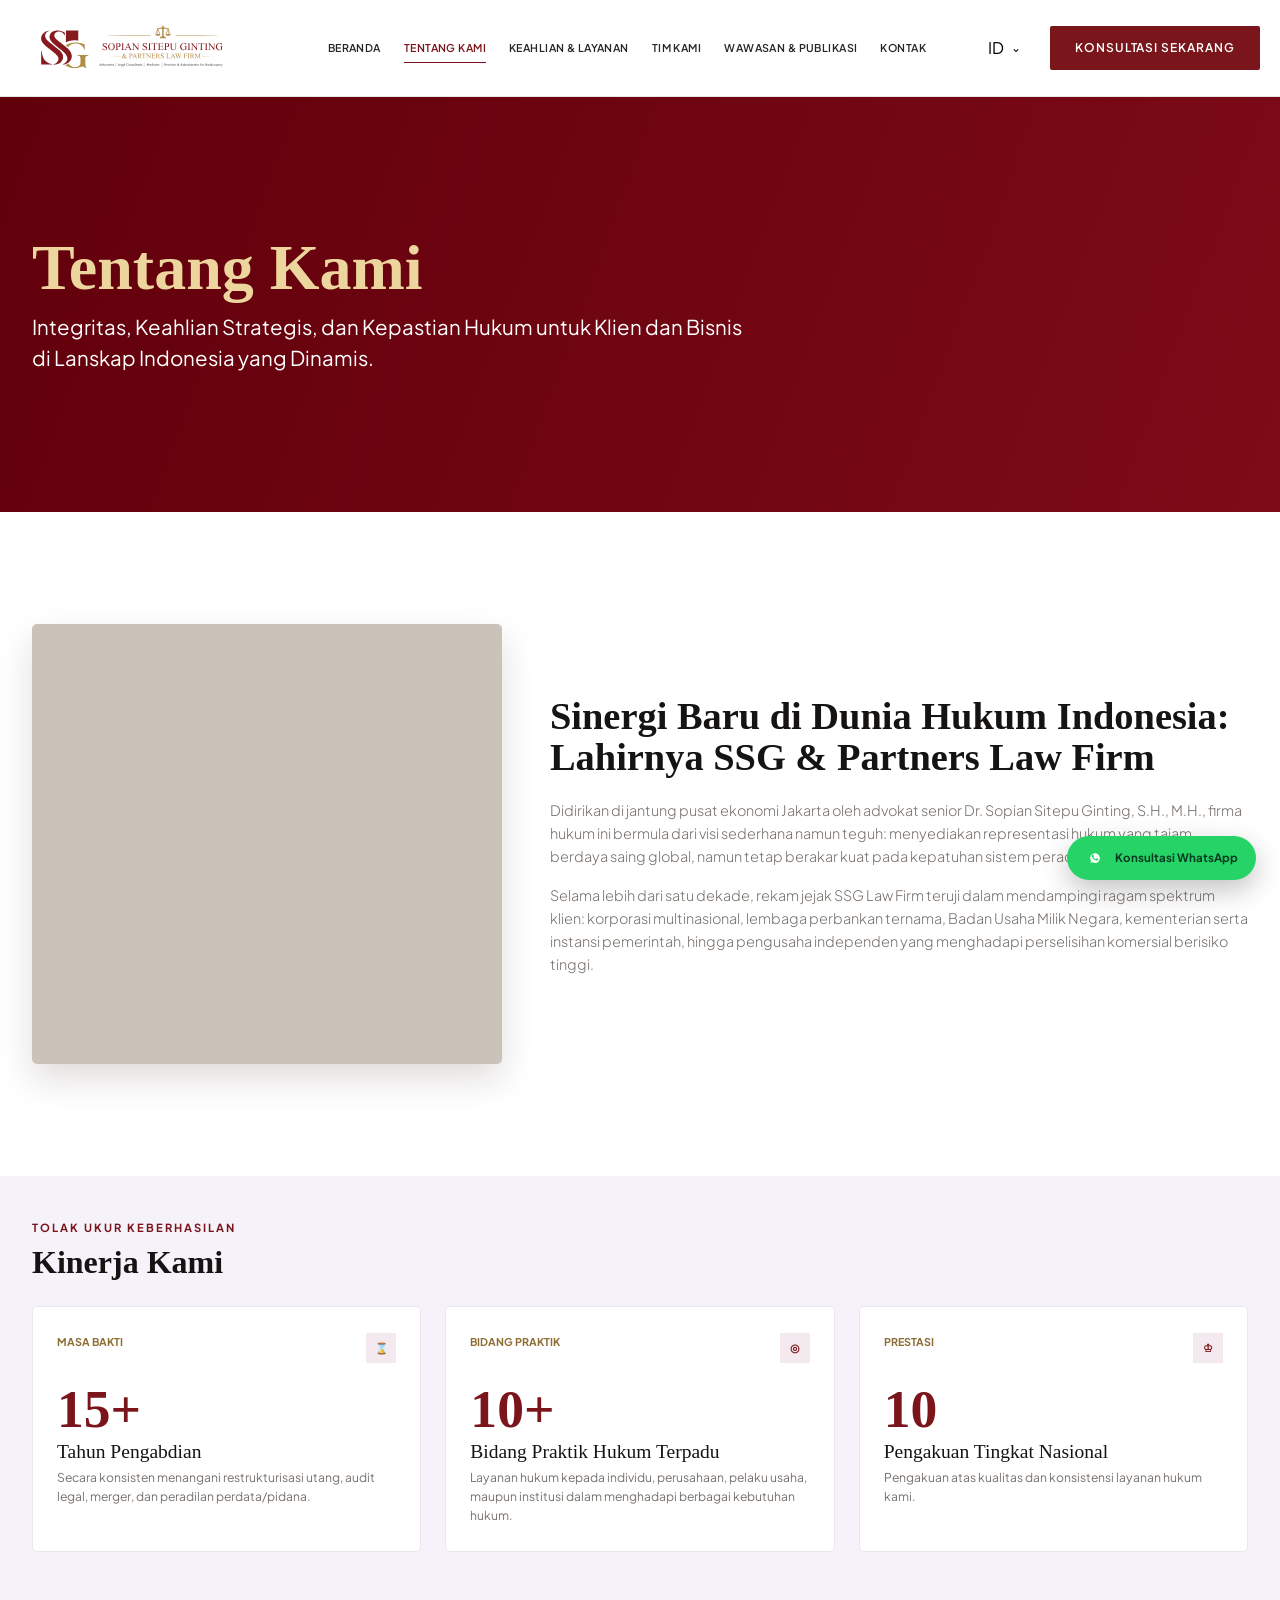
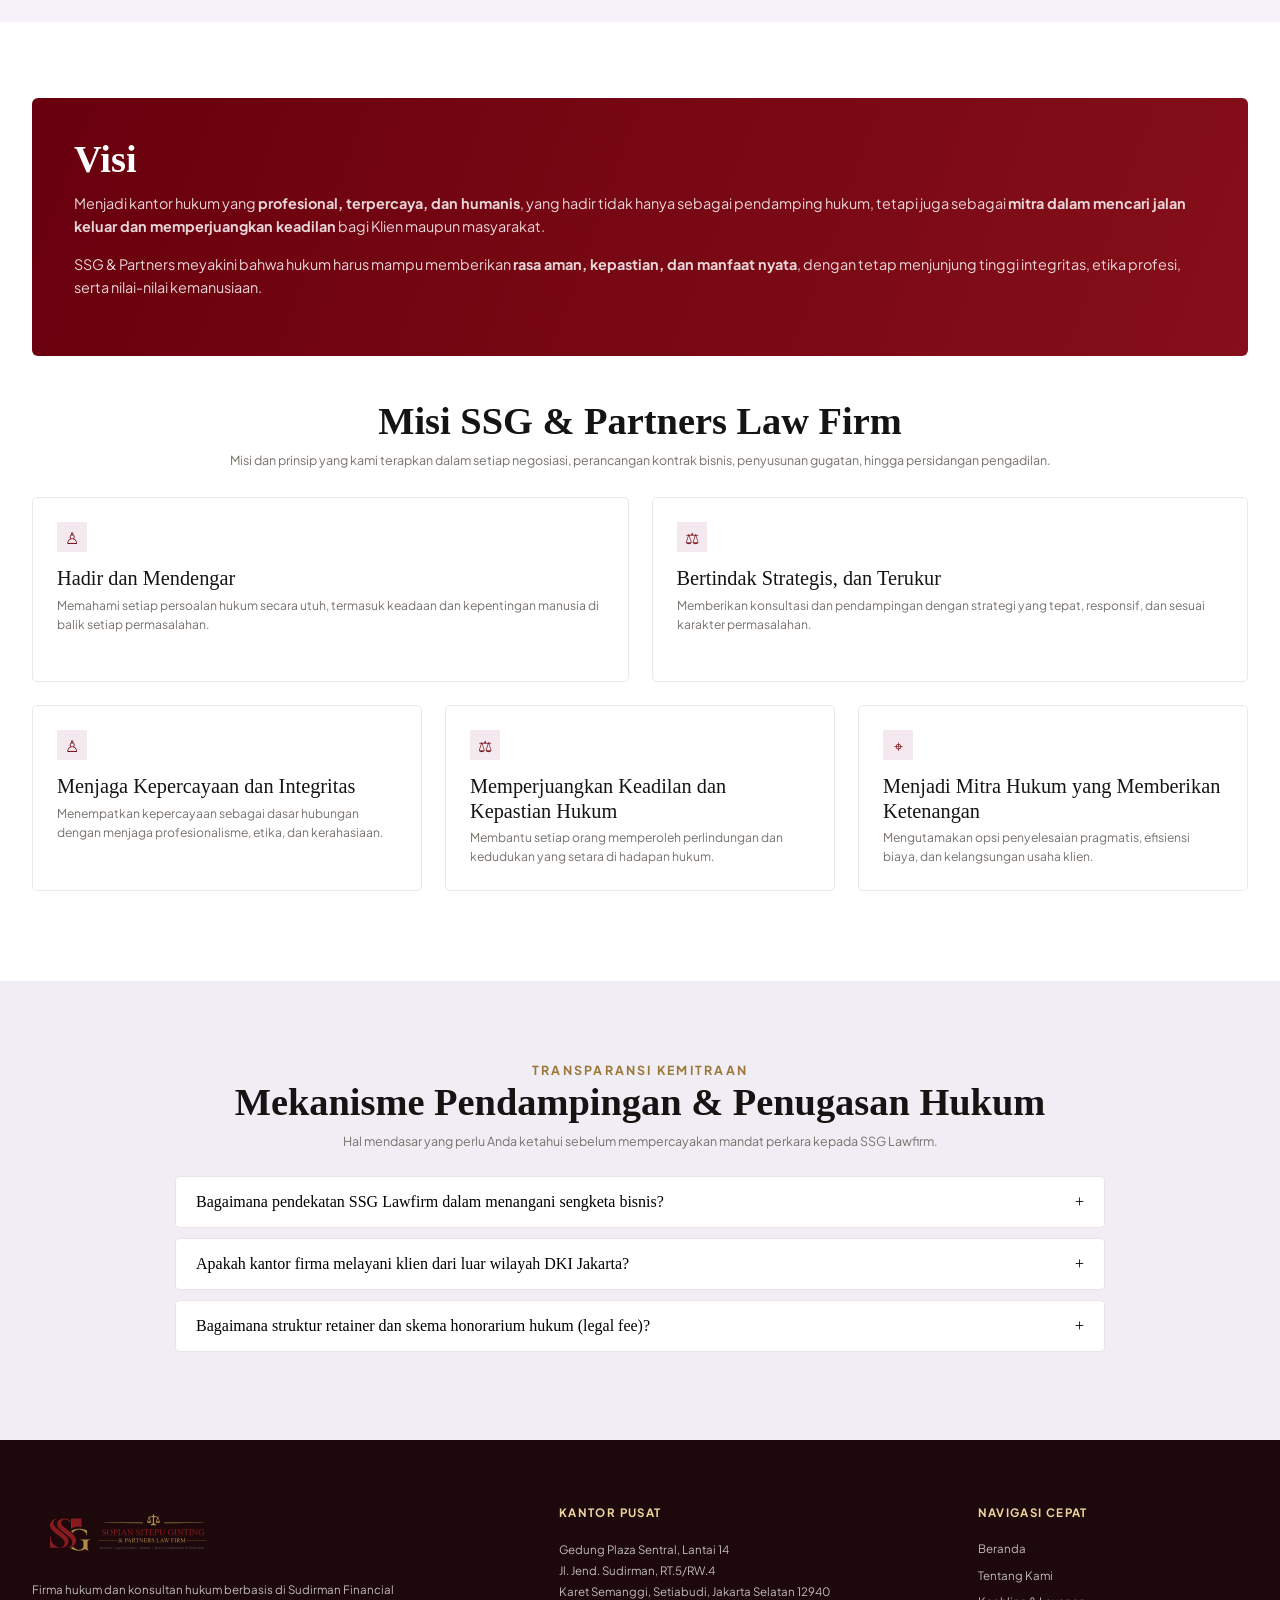
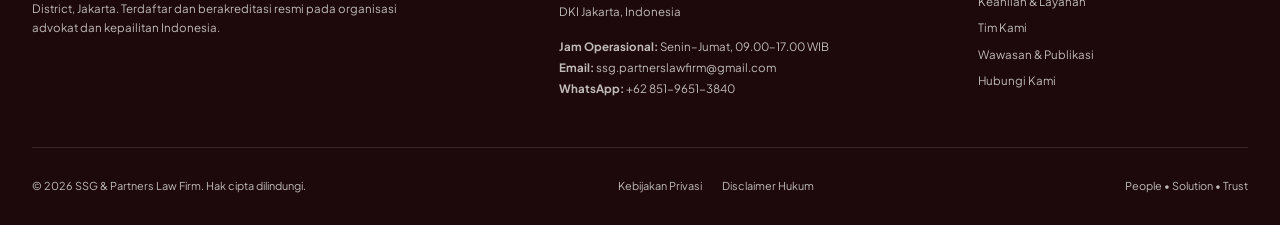
==== about.html @ 90b5918e "first commit" ====
<!doctype html>
<html lang="id">
<head>
<meta charset="utf-8"><meta name="viewport" content="width=device-width,initial-scale=1">
<meta name="description" content="Tentang SSG & Partners Law Firm."><title>Tentang Kami | SSG & Partners</title>
<link rel="preconnect" href="https://fonts.googleapis.com"><link rel="preconnect" href="https://fonts.gstatic.com" crossorigin>
<link href="https://fonts.googleapis.com/css2?family=Plus+Jakarta+Sans:wght@300;400;500;600;700&display=swap" rel="stylesheet">
<style>
:root{--burgundy:#7a151b;--burgundy-dark:#1d090b;--gold-light:#edd59e;--stone:#57534e;--white:#fff;--header-height:97px;--shadow:0 14px 36px rgba(41,4,7,.16)}
:root{--red:#7a151b;--deep:#290407;--gold:#c59d48;--gold2:#edd59e;--ink:#161413;--muted:#57534e;--paper:#faf9f6;--cream:#f4f2ec;--line:#e8e5dd;--sans:"Plus Jakarta Sans",Arial,sans-serif;--serif:"Times New Roman",Times,serif;--container:1216px;--header:97px}*{box-sizing:border-box}html{scroll-behavior:smooth}body{margin:0;background:var(--paper);color:var(--ink);font-family:var(--sans);line-height:1.6;overflow-x:hidden}body.menu-open{overflow:hidden}a{color:inherit;text-decoration:none}img{display:block;max-width:100%}button,a{font:inherit}.container{width:min(var(--container),calc(100% - 64px));margin:auto}.eyebrow{margin:0 0 8px;color:var(--red);font-size:.7rem;font-weight:700;letter-spacing:.18em;text-transform:uppercase}.title{margin:0;font:700 clamp(2rem,3vw,2.5rem)/1.12 var(--serif)}.button{display:inline-flex;align-items:center;justify-content:center;min-height:44px;padding:12px 23px;border:0;border-radius:2px;background:var(--red);color:#fff;font-size:.7rem;font-weight:700;text-transform:uppercase}
.site-header{height:var(--header);position:relative;z-index:20;background:#fff;border-bottom:1px solid var(--line)}.header-inner{width:min(1312px,calc(100% - 48px));height:100%;margin:auto;display:flex;align-items:center;gap:28px}.brand img{width:170px}.nav{margin-left:auto;display:flex;align-items:center;gap:25px}.nav a{position:relative;padding:38px 0 34px;color:#4e2024;font-size:.67rem;font-weight:700;white-space:nowrap}.nav a:after{content:"";position:absolute;bottom:27px;left:0;right:0;height:2px;background:var(--red);transform:scaleX(0)}.nav a:hover:after,.nav a[aria-current=page]:after{transform:scaleX(1)}.actions{display:flex;align-items:center;gap:13px}.language{position:relative}.lang-toggle{padding:10px 4px;border:0;background:none;color:var(--red);font-size:.7rem;font-weight:700;cursor:pointer}.lang-menu{position:absolute;right:0;top:45px;width:180px;margin:0;padding:6px;list-style:none;background:#fff;border:1px solid var(--line);box-shadow:0 14px 35px #29040725}.lang-menu[hidden]{display:none}.lang-menu button{width:100%;padding:10px;border:0;background:none;text-align:left;cursor:pointer}.lang-menu button:hover,.lang-menu button[aria-checked=true]{background:var(--cream)}.menu-toggle{display:none;width:42px;height:42px;padding:11px;border:1px solid var(--line);background:#fff}.menu-toggle span{display:block;height:2px;margin:5px 0;background:var(--red)}.disabled{opacity:.5;cursor:not-allowed}
.hero{min-height:415px;display:flex;align-items:center;background:linear-gradient(110deg,#61000b,#7d0b18);color:#fff}.hero h1{margin:0 0 12px;color:var(--gold2);font:700 clamp(2.8rem,5vw,4.2rem)/1 var(--serif)}.hero p{max-width:720px;margin:0;font-size:clamp(1rem,1.6vw,1.35rem);line-height:1.5}
.story{padding:112px 0;background:#fff}.story-grid{display:grid;grid-template-columns:minmax(290px,470px) 1fr;gap:48px;align-items:center}.story-photo{height:440px;overflow:hidden;border-radius:5px;box-shadow:0 15px 35px #29040724}.story-photo img{width:100%;height:100%;object-fit:cover}.story h2{margin:0 0 20px;font:700 clamp(2rem,3vw,3rem)/1.08 var(--serif)}.story p{margin:0 0 16px;color:var(--muted);font-size:.9rem;font-weight:300}
.performance{padding:43px 0 70px;background:#f5f2f9}.performance-head{margin-bottom:25px}.performance .title{font-size:2rem}.stats{display:grid;grid-template-columns:repeat(3,1fr);gap:24px}.stat{padding:26px 24px;min-height:225px;background:#fff;border:1px solid #ebe7ee;border-radius:5px}.stat-top{display:flex;justify-content:space-between;color:#8c6e34;font-size:.67rem;font-weight:700;text-transform:uppercase}.icon{width:30px;height:30px;display:grid;place-items:center;background:#f3e9ef;color:var(--red)}.number{display:block;margin-top:22px;color:var(--red);font:700 3.35rem/.9 var(--serif)}.stat h3,.value h3{margin:7px 0 5px;font:400 1.22rem/1.2 var(--serif)}.stat p,.value p{margin:0;color:var(--muted);font-size:.76rem;line-height:1.55}
.vision-mission{padding:76px 0 90px;background:#fff}.vision{padding:42px;border-radius:6px;background:linear-gradient(110deg,#69000d,#850f1a);color:#fff}.vision h2{margin:0 0 14px;font:700 2.4rem/1 var(--serif)}.vision p{margin:0 0 15px;color:#ffffffd5;font-size:.9rem}.mission-head{margin:44px auto 26px;text-align:center}.mission-head p,.faq-head p{margin:8px 0 0;color:#78716c;font-size:.78rem}.values{display:grid;grid-template-columns:repeat(6,1fr);gap:23px}.value{grid-column:span 3;padding:24px;min-height:185px;border:1px solid #ece8ef;border-radius:5px}.value:nth-child(n+3){grid-column:span 2}.value .icon{margin-bottom:14px}.value h3{font-size:1.27rem}
.faq{padding:72px 0 88px;background:#f0edf4}.faq-wrap{max-width:930px;margin:auto}.faq-head{text-align:center;margin-bottom:24px}.faq-head .eyebrow{color:#9b7838}.faq-item{margin-top:10px;background:#fff;border:1px solid #e8e3eb;border-radius:4px}.question{width:100%;display:flex;justify-content:space-between;gap:15px;padding:16px 20px;border:0;background:none;font:400 1rem var(--serif);text-align:left;cursor:pointer}.answer{display:none;padding:0 20px 18px;color:var(--muted);font-size:.82rem}.faq-item.open .answer{display:block}.faq-item.open .plus{transform:rotate(45deg)}
.closing{padding:72px 0;background:linear-gradient(115deg,#62000b,#7c151b);color:#fff}.closing-card{max-width:1040px;margin:auto;padding:38px 40px;display:grid;grid-template-columns:1.4fr .75fr;gap:40px;align-items:center;background:#ffffff0e;border:1px solid #ffffff12}.closing .eyebrow{color:var(--gold2)}.closing h2{margin:0 0 12px;font:700 clamp(2rem,3.5vw,3rem)/1.05 var(--serif)}.closing p{margin:0;color:#ffffffcf;font-size:.82rem}.closing-actions{display:grid;gap:10px}.wa{background:#10833a}.email{background:#fff;color:var(--red)}
.footer{padding:58px 0 27px;background:#160f10;color:#ffffffb5}.footer-grid{display:grid;grid-template-columns:1.2fr 1fr .7fr;gap:65px}.footer-brand img{width:190px;filter:brightness(0) invert(1);opacity:.9}.footer p,.footer-nav{font-size:.72rem;line-height:1.75}.footer-heading{margin:0 0 13px;color:var(--gold2);font-size:.68rem;letter-spacing:.15em;text-transform:uppercase}.footer-nav{display:grid;gap:5px}.footer-bottom{margin-top:34px;padding-top:17px;border-top:1px solid #ffffff16;display:flex;justify-content:space-between;gap:18px;font-size:.6rem}.floating{position:fixed;right:24px;bottom:22px;z-index:30;display:flex;align-items:center;gap:9px;padding:11px 17px;border-radius:999px;background:#27c15b;color:#fff;font-size:.68rem;font-weight:700;box-shadow:0 15px 30px #27c15b55}.floating img{width:18px}
@media(max-width:1050px){.nav{gap:14px}.nav a{font-size:.61rem}.header-cta{display:none}.story-grid{grid-template-columns:.85fr 1fr}.footer-grid{gap:32px}}@media(max-width:820px){.nav{display:none;position:absolute;top:var(--header);left:0;right:0;margin:0;padding:18px 32px 28px;flex-direction:column;align-items:stretch;background:#fff;box-shadow:0 15px 35px #29040725}.nav.open{display:flex}.nav a{padding:11px 0;font-size:.76rem}.nav a:after{display:none}.menu-toggle{display:block}.story-grid,.closing-card,.footer-grid{grid-template-columns:1fr}.stats{grid-template-columns:1fr}.values{grid-template-columns:1fr 1fr}.value,.value:nth-child(n+3){grid-column:auto}}@media(max-width:560px){.container{width:calc(100% - 32px)}.header-inner{width:calc(100% - 28px)}.brand img{width:135px}.hero{min-height:330px}.hero h1{font-size:2.75rem}.story{padding:65px 0}.story-grid{gap:30px}.story-photo{height:300px}.vision-mission{padding:55px 0}.vision{padding:29px 23px}.values{grid-template-columns:1fr}.closing{padding:45px 0}.closing-card{padding:28px 22px}.footer-bottom{flex-direction:column}.floating{width:48px;height:48px;padding:0;justify-content:center}.floating span{display:none}}@media(prefers-reduced-motion:reduce){html{scroll-behavior:auto}}
/* Shared shell: intentionally identical to home.html. */
.button{min-height:44px;display:inline-flex;align-items:center;justify-content:center;gap:10px;padding:12px 24px;border:1px solid transparent;border-radius:2px;background:var(--burgundy);color:var(--white);font-size:.75rem;font-weight:600;letter-spacing:.08em;line-height:1.2;text-transform:uppercase;cursor:pointer;transition:background .2s ease,color .2s ease,border-color .2s ease,transform .2s ease}.button:hover{background:#5f0f14;transform:translateY(-2px)}.is-disabled{cursor:default;opacity:.66}
.site-header{position:sticky;top:0;z-index:100;height:var(--header-height);border-bottom:1px solid rgba(232,229,221,.9);background:rgba(255,255,255,.97);transform:translateY(0);opacity:1;transition:transform .2s ease,opacity .2s ease,box-shadow .2s ease}.site-header.is-hidden{transform:translateY(-110%);opacity:0}.site-header.is-visible{transform:translateY(0);opacity:1}.site-header.is-idle{transform:translateY(-110%);opacity:0}.header-inner{width:min(1240px,calc(100% - 40px));height:100%;margin-inline:auto;display:flex;align-items:center;gap:18px}.brand{flex:0 0 260px;display:inline-flex;align-items:center}.brand img{width:380px;height:92px;object-fit:contain;object-position:left center;background:transparent}.desktop-nav{flex:1;display:flex;align-items:center;justify-content:center;gap:clamp(14px,1.8vw,28px)}.desktop-nav a{position:relative;padding:8px 0;color:#292524;font-size:.67rem;font-weight:600;letter-spacing:.04em;text-transform:uppercase;white-space:nowrap}.desktop-nav a::after{content:"";position:absolute;left:0;right:100%;bottom:2px;height:1px;background:var(--burgundy);transition:right .2s ease}.desktop-nav a:hover::after,.desktop-nav a[aria-current=page]::after{right:0}.desktop-nav a[aria-current=page]{color:var(--burgundy)}.header-actions{display:flex;align-items:center;gap:14px}.header-cta{min-width:206px}.language{position:relative}.language-toggle{min-width:62px;height:40px;display:flex;align-items:center;justify-content:center;gap:7px;padding:0 10px;border:0;background:transparent;cursor:pointer}.language-glyph{font-size:1rem;line-height:1}.language-chevron{font-size:.75rem;transition:transform .2s ease}.language-toggle[aria-expanded=true] .language-chevron{transform:rotate(180deg)}.language-menu{position:absolute;top:calc(100% + 12px);right:0;width:190px;margin:0;padding:6px;border:1px solid var(--line);background:var(--white);box-shadow:var(--shadow);list-style:none}.language-menu[hidden]{display:none}.language-option{width:100%;padding:11px 12px;border:0;background:transparent;text-align:left;font-size:.78rem;cursor:pointer}.language-option:hover,.language-option[aria-checked=true]{background:var(--cream);color:var(--burgundy)}.menu-toggle{width:44px;height:44px;display:none;padding:0;border:1px solid var(--line);background:var(--white);cursor:pointer}.menu-toggle span{width:19px;height:1px;display:block;margin:5px auto;background:var(--ink);transition:.2s}.menu-toggle[aria-expanded=true] span:first-child{transform:translateY(3px) rotate(45deg)}.menu-toggle[aria-expanded=true] span:last-child{transform:translateY(-3px) rotate(-45deg)}
.site-footer{padding:64px 0 30px;background:var(--burgundy-dark);color:rgba(255,255,255,.72)}.footer-grid{display:grid;grid-template-columns:1.35fr 1.05fr .75fr;gap:40px;padding-bottom:48px}.footer-brand img{width:221px;height:60px;padding:0;background:transparent;object-fit:contain;object-position:left center;filter:none;opacity:1}.footer-brand p{max-width:385px;margin:16px 0 0;font-size:.72rem;line-height:1.65}.footer-heading{margin:0 0 18px;color:var(--gold-light);font-size:.72rem;font-weight:700;letter-spacing:.12em}.footer-address,.footer-contact{margin:0;font-size:.72rem;line-height:1.8}.footer-contact{margin-top:14px}.footer-contact a:hover,.footer-nav a:hover{color:var(--gold-light)}.footer-nav{display:grid;gap:8px;font-size:.72rem;line-height:1.6}.footer-bottom{min-height:48px;margin-top:0;padding-top:28px;border-top:1px solid rgba(255,255,255,.12);display:flex;align-items:center;justify-content:space-between;gap:24px;font-size:.68rem}.footer-legal{display:flex;gap:20px}.floating-whatsapp{position:fixed;z-index:120;right:24px;bottom:20px;min-height:44px;display:inline-flex;align-items:center;gap:10px;padding:0 18px;border-radius:999px;background:#25d366;color:#073b21;box-shadow:0 10px 28px rgba(0,0,0,.24);font-size:.72rem;font-weight:700;transition:transform .2s ease,background .2s ease}.floating-whatsapp:hover{transform:translateY(-3px);background:#36e579}.floating-whatsapp img{width:20px;height:20px;object-fit:contain}
@media(max-width:1120px){.desktop-nav{gap:12px}.desktop-nav a{font-size:.6rem}.header-cta{min-width:176px;padding-inline:14px}}
@media(max-width:960px){:root{--header-height:80px}.container{width:min(100% - 40px,var(--container))}.header-inner{width:min(100% - 28px,1240px)}.brand{flex-basis:176px}.brand img{width:176px}.desktop-nav{position:fixed;z-index:98;inset:var(--header-height) 0 0;display:none;align-items:stretch;justify-content:flex-start;flex-direction:column;gap:0;padding:28px 24px 100px;background:var(--white);overflow-y:auto}.desktop-nav.open{display:flex}.desktop-nav a{padding:17px 0;border-bottom:1px solid var(--line);font-family:var(--serif);font-size:1.45rem;font-weight:400;letter-spacing:0;text-transform:none}.desktop-nav a::after{display:none}.header-actions{margin-left:auto}.header-cta{display:none}.menu-toggle{display:block}.footer-grid{grid-template-columns:1.2fr 1fr}.footer-nav-column{grid-column:1/-1}.footer-nav{grid-template-columns:repeat(3,1fr)}}
@media(max-width:680px){.container{width:min(100% - 32px,var(--container))}.brand{flex-basis:150px}.brand img{width:150px;height:48px}.header-actions{gap:4px}.language-toggle{min-width:48px;padding-inline:6px}.language-code{display:none}.language-menu{position:fixed;top:calc(var(--header-height) - 2px);right:16px}.footer-grid{grid-template-columns:1fr}.footer-nav-column{grid-column:auto}.footer-nav{grid-template-columns:repeat(2,1fr)}.footer-bottom{align-items:flex-start;flex-direction:column;padding-bottom:56px}.footer-legal{flex-wrap:wrap}.floating-whatsapp{right:16px;bottom:16px;width:48px;min-height:48px;justify-content:center;padding:0}.floating-whatsapp span{position:absolute;width:1px;height:1px;overflow:hidden;clip:rect(0 0 0 0)}}
@media(max-width:350px){.header-inner{width:calc(100% - 20px);gap:6px}.brand{flex-basis:132px}.brand img{width:132px}.menu-toggle{width:40px;height:40px}.footer-nav{grid-template-columns:1fr}}
</style>
<link rel="stylesheet" href="assets/site-shell.css">
</head>
<body data-page="about">
<header class="site-header">
  <div class="header-inner">
    <a class="brand" href="home.html"><img src="images/ssg-logo.svg" alt="SSG and Partners Law Firm logo in burgundy and gold with the firm name displayed prominently"></a>
    <nav class="desktop-nav" id="main-navigation" aria-label="Navigasi utama">
      <a href="home.html" data-i18n data-id="Beranda" data-en="Home">Beranda</a>
      <a href="about.html" aria-current="page" data-i18n data-id="Tentang Kami" data-en="About Us">Tentang Kami</a>
      <a href="services.html" data-i18n data-id="Keahlian & Layanan" data-en="Expertise & Services">Keahlian & Layanan</a>
      <a href="team.html" data-i18n data-id="Tim Kami" data-en="Our Team">Tim Kami</a>
      <a href="insights.html" data-i18n data-id="Wawasan & Publikasi" data-en="Insights & Publications">Wawasan & Publikasi</a>
      <a href="contact.html" data-i18n data-id="Kontak" data-en="Contact">Kontak</a>
    </nav>
    <div class="header-actions">
      <div class="language">
        <button class="language-toggle" id="language-toggle" type="button" aria-expanded="false" aria-controls="language-menu" aria-label="Pilih bahasa"><span class="language-code" id="language-code">ID</span><span class="language-chevron" aria-hidden="true">⌄</span></button>
        <ul class="language-menu" id="language-menu" role="menu" hidden><li><button class="language-option" type="button" role="menuitemradio" aria-checked="true" data-language="id">Bahasa Indonesia</button></li><li><button class="language-option" type="button" role="menuitemradio" aria-checked="false" data-language="en">English</button></li></ul>
      </div>
      <a class="button header-cta" href="https://wa.me/6285196513840" target="_blank" rel="noopener noreferrer" data-i18n data-id="Konsultasi Sekarang" data-en="Consult Now">Konsultasi Sekarang</a>
      <button class="menu-toggle" id="menu-toggle" type="button" aria-expanded="false" aria-controls="main-navigation" aria-label="Buka menu"><span></span><span></span></button>
    </div>
  </div>
</header>
<main>
<section class="hero"><div class="container"><h1 data-i18n data-id="Tentang Kami" data-en="About Us">Tentang Kami</h1><p data-i18n data-id="Integritas, Keahlian Strategis, dan Kepastian Hukum untuk Klien dan Bisnis di Lanskap Indonesia yang Dinamis." data-en="Integrity, strategic expertise, and legal certainty for clients and businesses in Indonesia's dynamic landscape.">Integritas, Keahlian Strategis, dan Kepastian Hukum untuk Klien dan Bisnis di Lanskap Indonesia yang Dinamis.</p></div></section>
<section class="story"><div class="container story-grid"><div class="story-photo"><!-- Replace images/about-sudirman.png with the final meeting-room photo. --><img src="images/about-sudirman.png" alt="Tim SSG berdiskusi di ruang rapat" width="700" height="700"></div><div><h2>Sinergi Baru di Dunia Hukum Indonesia: Lahirnya SSG & Partners Law Firm</h2><p>Didirikan di jantung pusat ekonomi Jakarta oleh advokat senior Dr. Sopian Sitepu Ginting, S.H., M.H., firma hukum ini bermula dari visi sederhana namun teguh: menyediakan representasi hukum yang tajam, berdaya saing global, namun tetap berakar kuat pada kepatuhan sistem peradilan Indonesia.</p><p>Selama lebih dari satu dekade, rekam jejak SSG Law Firm teruji dalam mendampingi ragam spektrum klien: korporasi multinasional, lembaga perbankan ternama, Badan Usaha Milik Negara, kementerian serta instansi pemerintah, hingga pengusaha independen yang menghadapi perselisihan komersial berisiko tinggi.</p></div></div></section>
<section class="performance"><div class="container"><div class="performance-head"><p class="eyebrow">Tolak Ukur Keberhasilan</p><h2 class="title">Kinerja Kami</h2></div><div class="stats">
<article class="stat"><div class="stat-top"><span>Masa Bakti</span><span class="icon">⌛</span></div><span class="number">15+</span><h3>Tahun Pengabdian</h3><p>Secara konsisten menangani restrukturisasi utang, audit legal, merger, dan peradilan perdata/pidana.</p></article>
<article class="stat"><div class="stat-top"><span>Bidang Praktik</span><span class="icon">◎</span></div><span class="number">10+</span><h3>Bidang Praktik Hukum Terpadu</h3><p>Layanan hukum kepada individu, perusahaan, pelaku usaha, maupun institusi dalam menghadapi berbagai kebutuhan hukum.</p></article>
<article class="stat"><div class="stat-top"><span>Prestasi</span><span class="icon">♔</span></div><span class="number">10</span><h3>Pengakuan Tingkat Nasional</h3><p>Pengakuan atas kualitas dan konsistensi layanan hukum kami.</p></article>
</div></div></section>
<section class="vision-mission"><div class="container"><div class="vision"><h2>Visi</h2><p>Menjadi kantor hukum yang <strong>profesional, terpercaya, dan humanis</strong>, yang hadir tidak hanya sebagai pendamping hukum, tetapi juga sebagai <strong>mitra dalam mencari jalan keluar dan memperjuangkan keadilan</strong> bagi Klien maupun masyarakat.</p><p>SSG & Partners meyakini bahwa hukum harus mampu memberikan <strong>rasa aman, kepastian, dan manfaat nyata</strong>, dengan tetap menjunjung tinggi integritas, etika profesi, serta nilai-nilai kemanusiaan.</p></div><div class="mission-head"><h2 class="title">Misi SSG & Partners Law Firm</h2><p>Misi dan prinsip yang kami terapkan dalam setiap negosiasi, perancangan kontrak bisnis, penyusunan gugatan, hingga persidangan pengadilan.</p></div><div class="values">
<article class="value"><span class="icon">♙</span><h3>Hadir dan Mendengar</h3><p>Memahami setiap persoalan hukum secara utuh, termasuk keadaan dan kepentingan manusia di balik setiap permasalahan.</p></article>
<article class="value"><span class="icon">⚖</span><h3>Bertindak Strategis, dan Terukur</h3><p>Memberikan konsultasi dan pendampingan dengan strategi yang tepat, responsif, dan sesuai karakter permasalahan.</p></article>
<article class="value"><span class="icon">♙</span><h3>Menjaga Kepercayaan dan Integritas</h3><p>Menempatkan kepercayaan sebagai dasar hubungan dengan menjaga profesionalisme, etika, dan kerahasiaan.</p></article>
<article class="value"><span class="icon">⚖</span><h3>Memperjuangkan Keadilan dan Kepastian Hukum</h3><p>Membantu setiap orang memperoleh perlindungan dan kedudukan yang setara di hadapan hukum.</p></article>
<article class="value"><span class="icon">⌖</span><h3>Menjadi Mitra Hukum yang Memberikan Ketenangan</h3><p>Mengutamakan opsi penyelesaian pragmatis, efisiensi biaya, dan kelangsungan usaha klien.</p></article>
</div></div></section>
<section class="faq"><div class="container faq-wrap"><div class="faq-head"><p class="eyebrow">Transparansi Kemitraan</p><h2 class="title">Mekanisme Pendampingan & Penugasan Hukum</h2><p>Hal mendasar yang perlu Anda ketahui sebelum mempercayakan mandat perkara kepada SSG Lawfirm.</p></div>
<div class="faq-item"><button class="question" aria-expanded="false"><span>Bagaimana pendekatan SSG Lawfirm dalam menangani sengketa bisnis?</span><span class="plus">+</span></button><div class="answer">Kami menggabungkan analisis hukum, pemahaman bisnis, dan strategi penyelesaian yang proporsional.</div></div>
<div class="faq-item"><button class="question" aria-expanded="false"><span>Apakah kantor firma melayani klien dari luar wilayah DKI Jakarta?</span><span class="plus">+</span></button><div class="answer">Ya. Kami melayani klien dari berbagai wilayah Indonesia, termasuk melalui konsultasi jarak jauh.</div></div>
<div class="faq-item"><button class="question" aria-expanded="false"><span>Bagaimana struktur retainer dan skema honorarium hukum (legal fee)?</span><span class="plus">+</span></button><div class="answer">Skema honorarium disusun transparan berdasarkan ruang lingkup, kompleksitas, dan durasi penugasan.</div></div>
</div></section>

</main>
<footer class="site-footer">
  <div class="container">
    <div class="footer-grid">
      <div class="footer-brand"><img src="images/ssg-logo.svg" alt="SSG and Partners Law Firm logo in burgundy and gold with the firm name displayed prominently" width="221" height="60"><p data-i18n data-id="Firma hukum dan konsultan hukum berbasis di Sudirman Financial District, Jakarta. Terdaftar dan berakreditasi resmi pada organisasi advokat dan kepailitan Indonesia." data-en="A law firm and legal consultancy based in Jakarta's Sudirman Financial District, officially registered and accredited by Indonesia's advocate and insolvency organisations.">Firma hukum dan konsultan hukum berbasis di Sudirman Financial District, Jakarta. Terdaftar dan berakreditasi resmi pada organisasi advokat dan kepailitan Indonesia.</p></div>
      <div><h2 class="footer-heading" data-i18n data-id="Kantor Pusat" data-en="Head Office">Kantor Pusat</h2><p class="footer-address">Menara Sudirman Lantai 18<br>Jl. Jend. Sudirman Kav. 60<br>Kebayoran Baru, Jakarta Selatan 12190<br>DKI Jakarta, Indonesia</p><p class="footer-contact"><strong data-i18n data-id="Jam Operasional:" data-en="Office Hours:">Jam Operasional:</strong> <span data-i18n data-id="Senin–Jumat, 09.00–17.00 WIB" data-en="Monday–Friday, 09:00–17:00 WIB">Senin–Jumat, 09.00–17.00 WIB</span><br><strong>Email:</strong> <a href="mailto:ssg.partnerslawfirm@gmail.com">ssg.partnerslawfirm@gmail.com</a><br><strong>WhatsApp:</strong> <a href="https://wa.me/6285196513840" target="_blank" rel="noopener noreferrer">+62 851-9651-3840</a></p></div>
      <div class="footer-nav-column"><h2 class="footer-heading" data-i18n data-id="Navigasi Cepat" data-en="Quick Navigation">Navigasi Cepat</h2><nav class="footer-nav" aria-label="Navigasi footer"><a href="home.html" data-i18n data-id="Beranda" data-en="Home">Beranda</a><a href="about.html" data-i18n data-id="Tentang SSG" data-en="About SSG">Tentang SSG</a><a href="home.html#services" data-i18n data-id="Keahlian & Layanan" data-en="Expertise & Services">Keahlian & Layanan</a><a href="home.html#team" data-i18n data-id="Tim Advokat" data-en="Legal Team">Tim Advokat</a><a href="insights.html" data-i18n data-id="Publikasi & Wawasan" data-en="Publications & Insights">Publikasi & Wawasan</a><a href="contact.html" data-i18n data-id="Hubungi Kami" data-en="Contact Us">Hubungi Kami</a></nav></div>
    </div>
    <div class="footer-bottom"><span>© <span id="current-year"></span> SSG & Partners Law Firm. <span data-i18n data-id="Hak cipta dilindungi." data-en="All rights reserved.">Hak cipta dilindungi.</span></span><div class="footer-legal"><a class="is-disabled" href="#" aria-disabled="true" data-disabled-link data-i18n data-id="Kebijakan Privasi" data-en="Privacy Policy">Kebijakan Privasi</a><a class="is-disabled" href="#" aria-disabled="true" data-disabled-link data-i18n data-id="Disclaimer Hukum" data-en="Legal Disclaimer">Disclaimer Hukum</a></div><span>People • Solution • Trust</span></div>
  </div>
</footer>
<a class="floating-whatsapp" href="https://wa.me/6285196513840" target="_blank" rel="noopener noreferrer" aria-label="Konsultasi melalui WhatsApp"><img src="images/icon-whatsapp.svg" alt="" width="20" height="20"><span data-i18n data-id="Konsultasi WhatsApp" data-en="WhatsApp Consultation">Konsultasi WhatsApp</span></a>
<script src="assets/use-site-shell.js"></script><script src="assets/site-shell.js"></script><script>
const languageToggle=document.getElementById('language-toggle'),languageMenu=document.getElementById('language-menu'),languageCode=document.getElementById('language-code'),languageOptions=[...document.querySelectorAll('[data-language]')],menuToggle=document.getElementById('menu-toggle'),mainNavigation=document.getElementById('main-navigation');
function closeLanguageMenu(returnFocus=false){languageMenu.hidden=true;languageToggle.setAttribute('aria-expanded','false');if(returnFocus)languageToggle.focus()}function setLanguage(language){const selected=language==='en'?'en':'id';document.documentElement.lang=selected;document.querySelectorAll('[data-i18n]').forEach(element=>element.textContent=element.dataset[selected]);languageOptions.forEach(option=>option.setAttribute('aria-checked',String(option.dataset.language===selected)));languageCode.textContent=selected.toUpperCase();localStorage.setItem('ssg-language',selected);closeLanguageMenu()}
languageToggle.addEventListener('click',()=>{languageMenu.hidden?languageMenu.hidden=false:closeLanguageMenu();languageToggle.setAttribute('aria-expanded',String(!languageMenu.hidden))});languageOptions.forEach(option=>option.addEventListener('click',()=>setLanguage(option.dataset.language)));document.addEventListener('click',event=>{if(!event.target.closest('.language'))closeLanguageMenu()});
function closeMobileMenu(){mainNavigation.classList.remove('open');menuToggle.setAttribute('aria-expanded','false');document.body.classList.remove('menu-open')}menuToggle.addEventListener('click',()=>{const open=!mainNavigation.classList.contains('open');mainNavigation.classList.toggle('open',open);menuToggle.setAttribute('aria-expanded',String(open));document.body.classList.toggle('menu-open',open)});mainNavigation.querySelectorAll('a:not([aria-disabled=true])').forEach(link=>link.addEventListener('click',closeMobileMenu));document.querySelectorAll('[data-disabled-link]').forEach(link=>link.addEventListener('click',event=>event.preventDefault()));document.addEventListener('keydown',event=>{if(event.key==='Escape'){closeLanguageMenu(true);closeMobileMenu()}});
document.querySelectorAll('.question').forEach(button=>button.addEventListener('click',()=>{const item=button.closest('.faq-item'),open=!item.classList.contains('open');document.querySelectorAll('.faq-item').forEach(other=>{other.classList.remove('open');other.querySelector('button').setAttribute('aria-expanded','false')});item.classList.toggle('open',open);button.setAttribute('aria-expanded',String(open))}));document.getElementById('current-year')?.textContent=new Date().getFullYear();setLanguage(localStorage.getItem('ssg-language')||'id');
</script>
</body></html>
---- assets/site-shell.css ----
:root {
  --burgundy: #7a151b;
  --burgundy-dark: #1d090b;
  --gold: #c59d48;
  --gold-light: #edd59e;
  --ink: #161413;
  --muted: #78716c;
  --stone: #57534e;
  --paper: #faf9f6;
  --cream: #f4f2ec;
  --line: #e8e5dd;
  --white: #fff;
  --sans: "Plus Jakarta Sans", Arial, Helvetica, sans-serif;
  --serif: "Times New Roman", Times, Georgia, serif;
  --container: 1216px;
  --header-height: 97px;
  --shadow: 0 14px 36px rgba(41, 4, 7, 0.16);
}

* {
  box-sizing: border-box;
}

body {
  margin: 0;
  color: var(--ink);
  background: var(--paper);
  font-family: var(--sans);
  line-height: 1.6;
  overflow-x: hidden;
}

body.menu-open {
  overflow: hidden;
}

img {
  display: block;
  max-width: 100%;
}

a {
  color: inherit;
  text-decoration: none;
}

button,
a {
  font: inherit;
}

.container {
  width: min(var(--container), calc(100% - 64px));
  margin: auto;
}

.button {
  min-height: 44px;
  display: inline-flex;
  align-items: center;
  justify-content: center;
  gap: 10px;
  padding: 12px 24px;
  border: 1px solid transparent;
  border-radius: 2px;
  background: var(--burgundy);
  color: var(--white);
  font-size: 0.75rem;
  font-weight: 600;
  letter-spacing: 0.08em;
  line-height: 1.2;
  text-transform: uppercase;
  cursor: pointer;
}

.is-disabled {
  cursor: default;
  opacity: 0.66;
}

.site-header {
  position: sticky;
  top: 0;
  z-index: 100;
  height: var(--header-height);
  border-bottom: 1px solid rgba(232, 229, 221, 0.9);
  background: rgba(255, 255, 255, 0.97);
}

.header-inner {
  width: min(1240px, calc(100% - 40px));
  height: 100%;
  margin: auto;
  display: flex;
  align-items: center;
  gap: 18px;
}

.brand {
  flex: 0 0 260px;
  display: inline-flex;
  align-items: center;
}

.brand img {
  width: 380px;
  height: 92px;
  object-fit: contain;
  object-position: left center;
}

.desktop-nav {
  flex: 1;
  display: flex;
  align-items: center;
  justify-content: center;
  gap: clamp(14px, 1.8vw, 28px);
}

.desktop-nav a {
  position: relative;
  padding: 8px 0;
  color: #292524;
  font-size: 0.67rem;
  font-weight: 600;
  letter-spacing: 0.04em;
  text-transform: uppercase;
  white-space: nowrap;
}

.desktop-nav a::after {
  content: "";
  position: absolute;
  left: 0;
  right: 100%;
  bottom: 2px;
  height: 1px;
  background: var(--burgundy);
  transition: right 0.2s;
}

.desktop-nav a:hover::after,
.desktop-nav a[aria-current="page"]::after {
  right: 0;
}

.desktop-nav a[aria-current="page"] {
  color: var(--burgundy);
}

.header-actions {
  display: flex;
  align-items: center;
  gap: 14px;
}

.header-cta {
  min-width: 206px;
}

.language {
  position: relative;
}

.language-toggle {
  min-width: 62px;
  height: 40px;
  display: flex;
  align-items: center;
  justify-content: center;
  gap: 7px;
  padding: 0 10px;
  border: 0;
  background: transparent;
  cursor: pointer;
}

.language-chevron {
  font-size: 0.75rem;
}

.language-menu {
  position: absolute;
  top: calc(100% + 12px);
  right: 0;
  width: 190px;
  margin: 0;
  padding: 6px;
  border: 1px solid var(--line);
  background: #fff;
  box-shadow: var(--shadow);
  list-style: none;
}

.language-menu[hidden] {
  display: none;
}

.language-option {
  width: 100%;
  padding: 11px 12px;
  border: 0;
  background: transparent;
  text-align: left;
  font-size: 0.78rem;
  cursor: pointer;
}

.language-option:hover,
.language-option[aria-checked="true"] {
  background: var(--cream);
  color: var(--burgundy);
}

.menu-toggle {
  width: 44px;
  height: 44px;
  display: none;
  padding: 0;
  border: 1px solid var(--line);
  background: #fff;
  cursor: pointer;
}

.menu-toggle span {
  width: 19px;
  height: 1px;
  display: block;
  margin: 5px auto;
  background: var(--ink);
}

.site-footer {
  padding: 64px 0 30px;
  background: var(--burgundy-dark);
  color: rgba(255, 255, 255, 0.72);
}

.footer-grid {
  display: grid;
  grid-template-columns: 1.35fr 1.05fr 0.75fr;
  gap: 40px;
  padding-bottom: 48px;
}

.footer-brand img {
  width: 221px;
  height: 60px;
  object-fit: contain;
  object-position: left center;
}

.footer-brand p {
  max-width: 385px;
  margin: 16px 0 0;
  font-size: 0.72rem;
  line-height: 1.65;
}

.footer-heading {
  margin: 0 0 18px;
  color: var(--gold-light);
  font-size: 0.72rem;
  font-weight: 700;
  letter-spacing: 0.12em;
}

.footer-address,
.footer-contact {
  margin: 0;
  font-size: 0.72rem;
  line-height: 1.8;
}

.footer-contact {
  margin-top: 14px;
}

.footer-nav {
  display: grid;
  gap: 8px;
  font-size: 0.72rem;
}

.footer-bottom {
  min-height: 48px;
  padding-top: 28px;
  border-top: 1px solid rgba(255, 255, 255, 0.12);
  display: flex;
  align-items: center;
  justify-content: space-between;
  gap: 24px;
  font-size: 0.68rem;
}

.footer-legal {
  display: flex;
  gap: 20px;
}

.floating-whatsapp {
  position: fixed;
  z-index: 120;
  right: 24px;
  bottom: 20px;
  min-height: 44px;
  display: inline-flex;
  align-items: center;
  gap: 10px;
  padding: 0 18px;
  border-radius: 999px;
  background: #25d366;
  color: #073b21;
  box-shadow: 0 10px 28px rgba(0, 0, 0, 0.24);
  font-size: 0.72rem;
  font-weight: 700;
}

.floating-whatsapp img {
  width: 20px;
  height: 20px;
}

@media (max-width: 960px) {
  :root {
    --header-height: 80px;
  }

  .container {
    width: min(100% - 40px, var(--container));
  }

  .header-inner {
    width: min(100% - 28px, 1240px);
  }

  .brand {
    flex-basis: 176px;
  }

  .brand img {
    width: 176px;
  }

  .desktop-nav {
    position: fixed;
    z-index: 98;
    inset: var(--header-height) 0 0;
    display: none;
    align-items: stretch;
    flex-direction: column;
    gap: 0;
    padding: 28px 24px 100px;
    background: #fff;
    overflow-y: auto;
  }

  .desktop-nav.open {
    display: flex;
  }

  .desktop-nav a {
    padding: 17px 0;
    border-bottom: 1px solid var(--line);
    font: 400 1.45rem var(--serif);
    letter-spacing: 0;
    text-transform: none;
  }

  .desktop-nav a::after {
    display: none;
  }

  .header-actions {
    margin-left: auto;
  }

  .header-cta {
    display: none;
  }

  .menu-toggle {
    display: block;
  }

  .footer-grid {
    grid-template-columns: 1.2fr 1fr;
  }

  .footer-nav-column {
    grid-column: 1 / -1;
  }

  .footer-nav {
    grid-template-columns: repeat(3, 1fr);
  }
}

@media (max-width: 680px) {
  .container {
    width: min(100% - 32px, var(--container));
  }

  .brand {
    flex-basis: 150px;
  }

  .brand img {
    width: 150px;
    height: 48px;
  }

  .header-actions {
    gap: 4px;
  }

  .language-toggle {
    min-width: 48px;
    padding-inline: 6px;
  }

  .language-code {
    display: none;
  }

  .language-menu {
    position: fixed;
    top: calc(var(--header-height) - 2px);
    right: 16px;
  }

  .footer-grid {
    grid-template-columns: 1fr;
  }

  .footer-nav-column {
    grid-column: auto;
  }

  .footer-nav {
    grid-template-columns: repeat(2, 1fr);
  }

  .footer-bottom {
    align-items: flex-start;
    flex-direction: column;
    padding-bottom: 56px;
  }

  .floating-whatsapp {
    right: 16px;
    bottom: 16px;
    width: 48px;
    min-height: 48px;
    justify-content: center;
    padding: 0;
  }

  .floating-whatsapp span {
    position: absolute;
    width: 1px;
    height: 1px;
    overflow: hidden;
    clip: rect(0 0 0 0);
  }
}
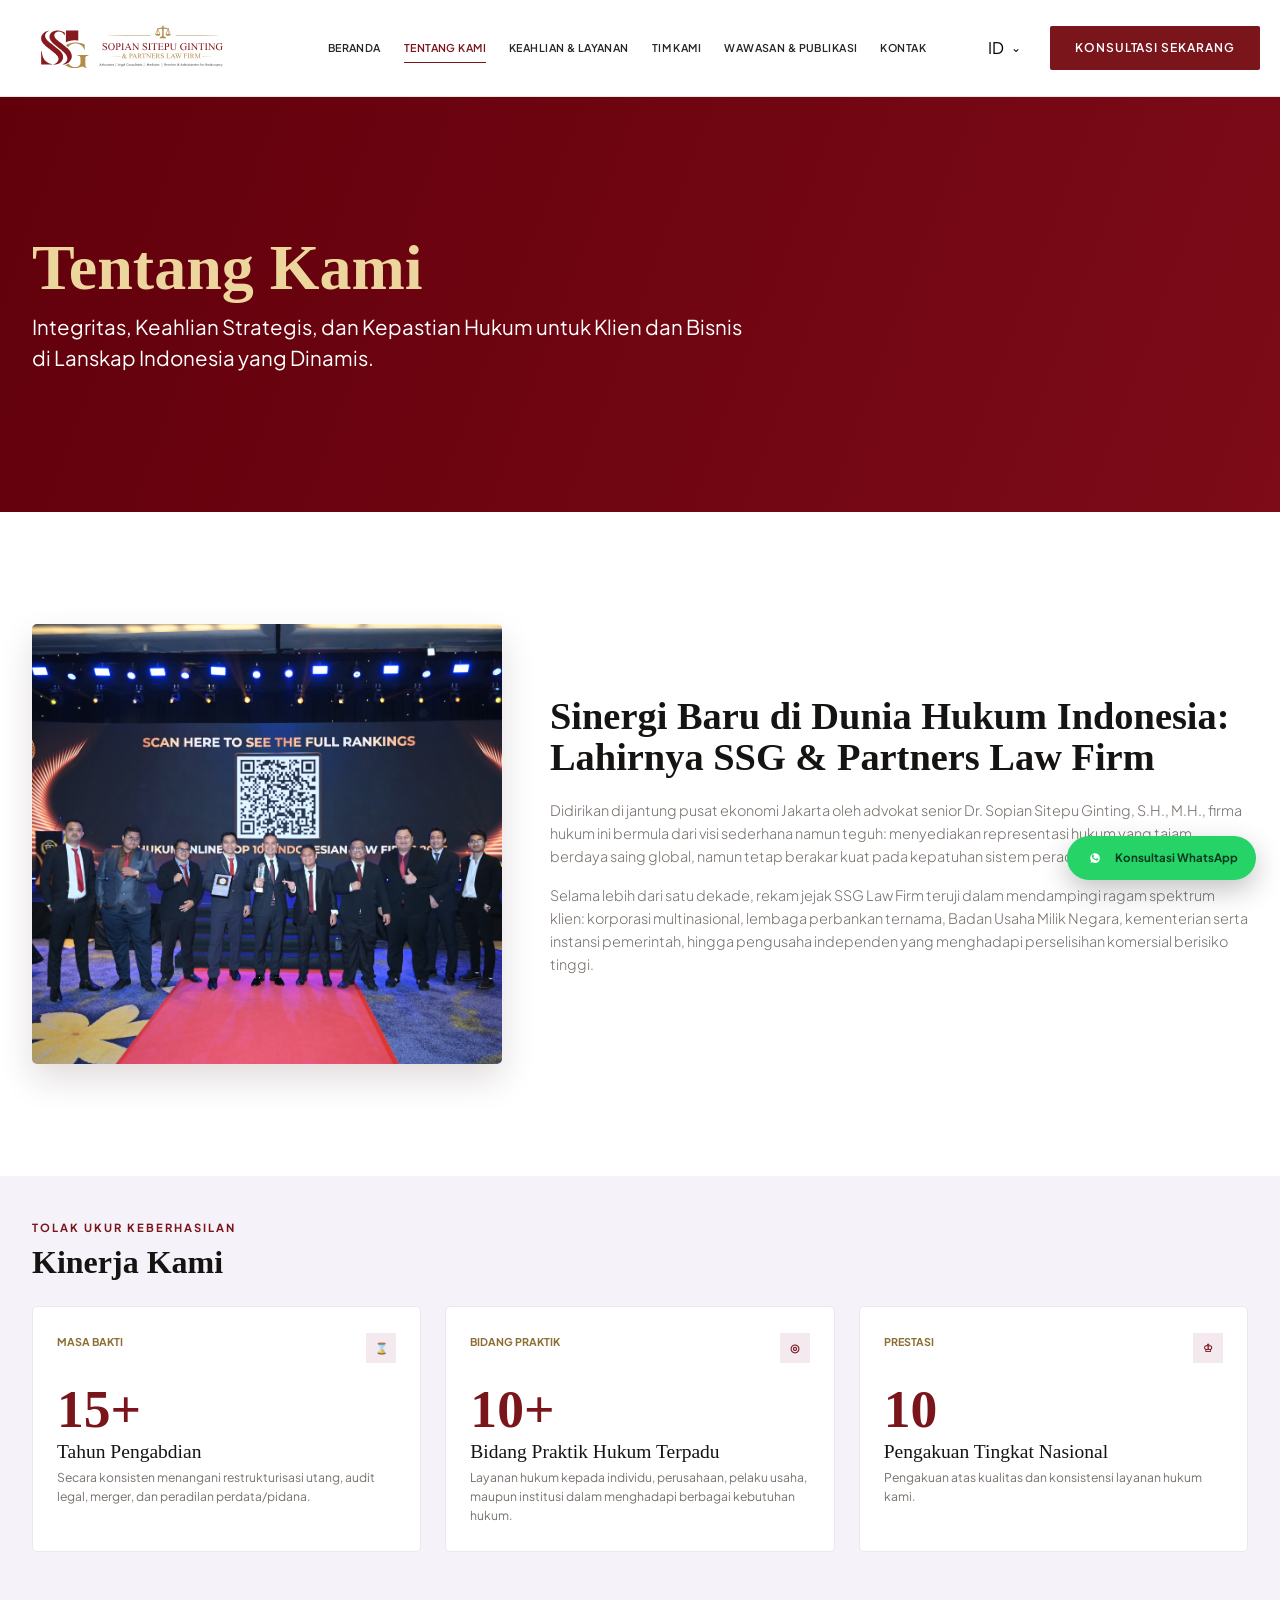
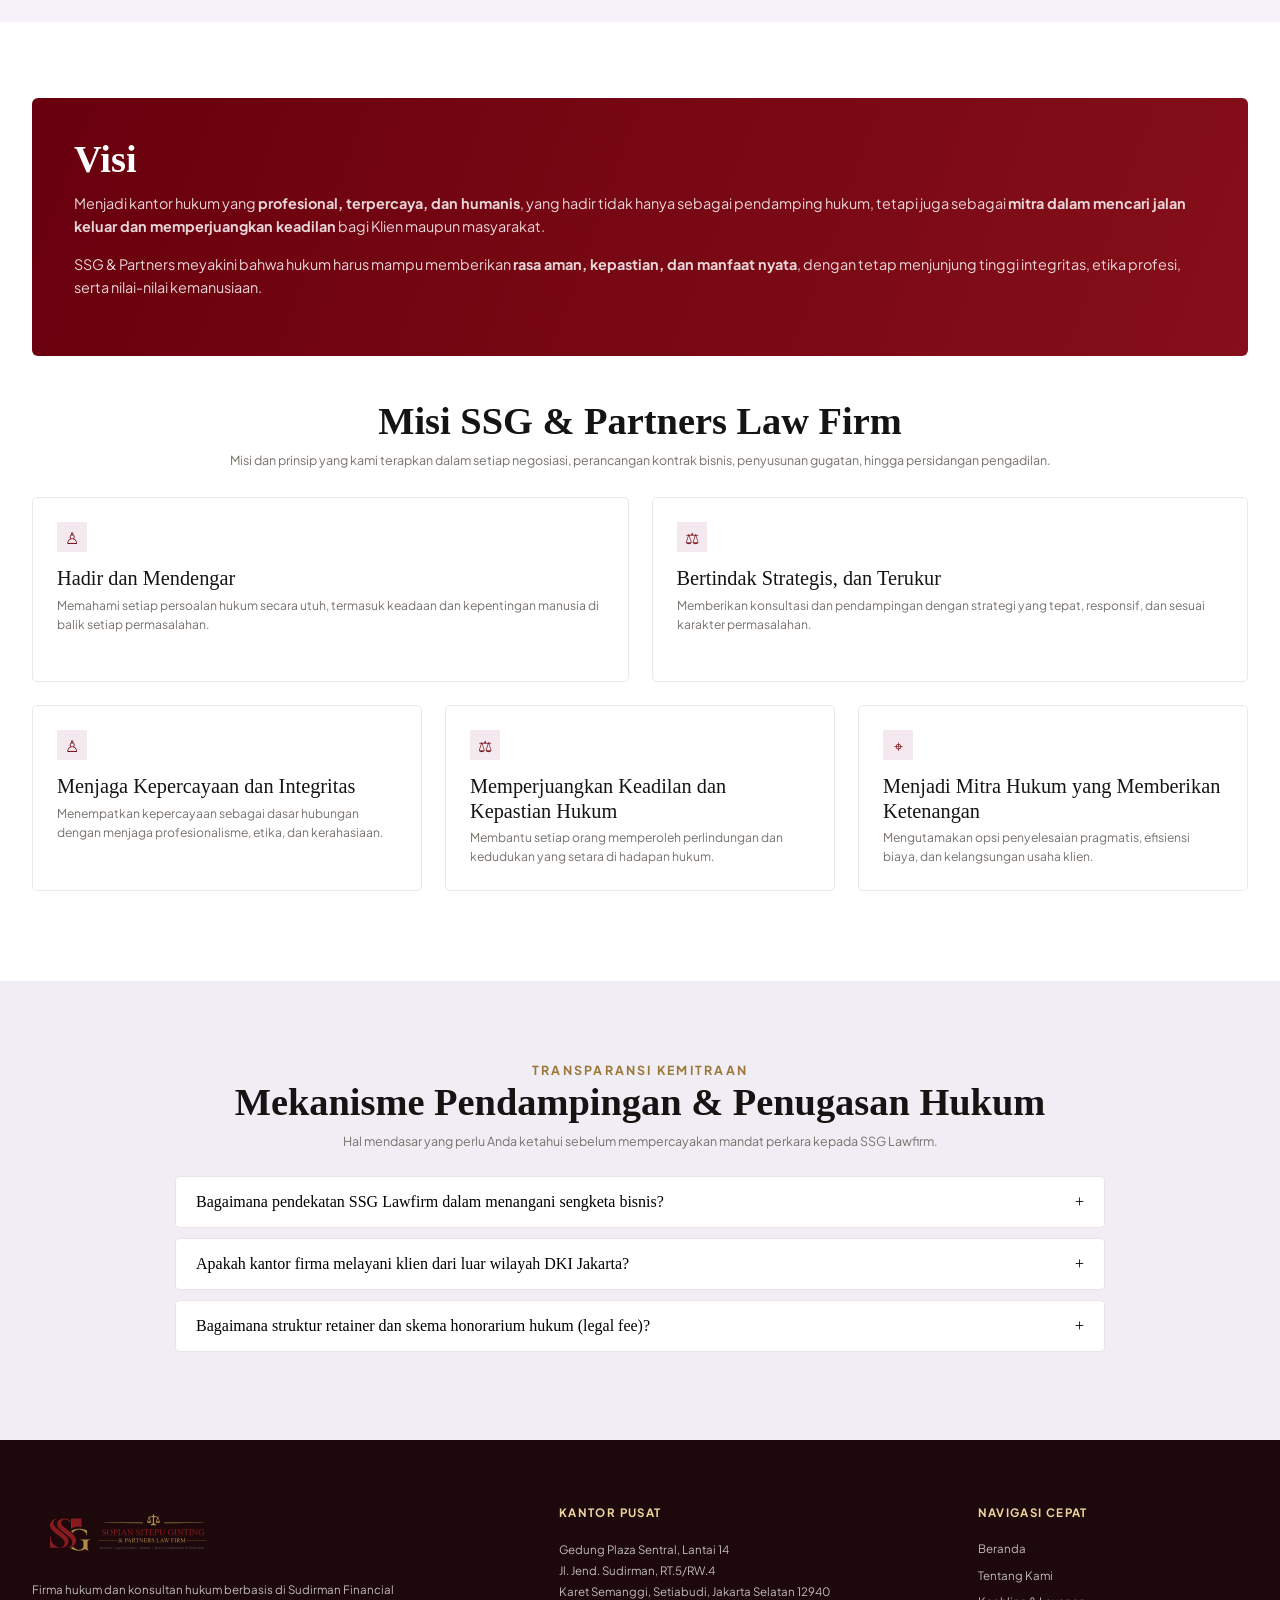
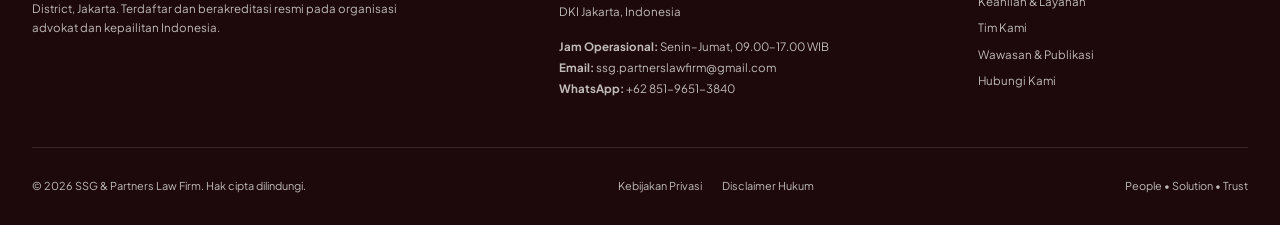
==== commit 33514b5e: "add photos and works on some responsiveness" ====
--- a/about.html
+++ b/about.html
@@ -17,7 +17,7 @@
 .closing{padding:72px 0;background:linear-gradient(115deg,#62000b,#7c151b);color:#fff}.closing-card{max-width:1040px;margin:auto;padding:38px 40px;display:grid;grid-template-columns:1.4fr .75fr;gap:40px;align-items:center;background:#ffffff0e;border:1px solid #ffffff12}.closing .eyebrow{color:var(--gold2)}.closing h2{margin:0 0 12px;font:700 clamp(2rem,3.5vw,3rem)/1.05 var(--serif)}.closing p{margin:0;color:#ffffffcf;font-size:.82rem}.closing-actions{display:grid;gap:10px}.wa{background:#10833a}.email{background:#fff;color:var(--red)}
 .footer{padding:58px 0 27px;background:#160f10;color:#ffffffb5}.footer-grid{display:grid;grid-template-columns:1.2fr 1fr .7fr;gap:65px}.footer-brand img{width:190px;filter:brightness(0) invert(1);opacity:.9}.footer p,.footer-nav{font-size:.72rem;line-height:1.75}.footer-heading{margin:0 0 13px;color:var(--gold2);font-size:.68rem;letter-spacing:.15em;text-transform:uppercase}.footer-nav{display:grid;gap:5px}.footer-bottom{margin-top:34px;padding-top:17px;border-top:1px solid #ffffff16;display:flex;justify-content:space-between;gap:18px;font-size:.6rem}.floating{position:fixed;right:24px;bottom:22px;z-index:30;display:flex;align-items:center;gap:9px;padding:11px 17px;border-radius:999px;background:#27c15b;color:#fff;font-size:.68rem;font-weight:700;box-shadow:0 15px 30px #27c15b55}.floating img{width:18px}
 @media(max-width:1050px){.nav{gap:14px}.nav a{font-size:.61rem}.header-cta{display:none}.story-grid{grid-template-columns:.85fr 1fr}.footer-grid{gap:32px}}@media(max-width:820px){.nav{display:none;position:absolute;top:var(--header);left:0;right:0;margin:0;padding:18px 32px 28px;flex-direction:column;align-items:stretch;background:#fff;box-shadow:0 15px 35px #29040725}.nav.open{display:flex}.nav a{padding:11px 0;font-size:.76rem}.nav a:after{display:none}.menu-toggle{display:block}.story-grid,.closing-card,.footer-grid{grid-template-columns:1fr}.stats{grid-template-columns:1fr}.values{grid-template-columns:1fr 1fr}.value,.value:nth-child(n+3){grid-column:auto}}@media(max-width:560px){.container{width:calc(100% - 32px)}.header-inner{width:calc(100% - 28px)}.brand img{width:135px}.hero{min-height:330px}.hero h1{font-size:2.75rem}.story{padding:65px 0}.story-grid{gap:30px}.story-photo{height:300px}.vision-mission{padding:55px 0}.vision{padding:29px 23px}.values{grid-template-columns:1fr}.closing{padding:45px 0}.closing-card{padding:28px 22px}.footer-bottom{flex-direction:column}.floating{width:48px;height:48px;padding:0;justify-content:center}.floating span{display:none}}@media(prefers-reduced-motion:reduce){html{scroll-behavior:auto}}
-/* Shared shell: intentionally identical to home.html. */
+/* Shared shell: intentionally identical to index.html. */
 .button{min-height:44px;display:inline-flex;align-items:center;justify-content:center;gap:10px;padding:12px 24px;border:1px solid transparent;border-radius:2px;background:var(--burgundy);color:var(--white);font-size:.75rem;font-weight:600;letter-spacing:.08em;line-height:1.2;text-transform:uppercase;cursor:pointer;transition:background .2s ease,color .2s ease,border-color .2s ease,transform .2s ease}.button:hover{background:#5f0f14;transform:translateY(-2px)}.is-disabled{cursor:default;opacity:.66}
 .site-header{position:sticky;top:0;z-index:100;height:var(--header-height);border-bottom:1px solid rgba(232,229,221,.9);background:rgba(255,255,255,.97);transform:translateY(0);opacity:1;transition:transform .2s ease,opacity .2s ease,box-shadow .2s ease}.site-header.is-hidden{transform:translateY(-110%);opacity:0}.site-header.is-visible{transform:translateY(0);opacity:1}.site-header.is-idle{transform:translateY(-110%);opacity:0}.header-inner{width:min(1240px,calc(100% - 40px));height:100%;margin-inline:auto;display:flex;align-items:center;gap:18px}.brand{flex:0 0 260px;display:inline-flex;align-items:center}.brand img{width:380px;height:92px;object-fit:contain;object-position:left center;background:transparent}.desktop-nav{flex:1;display:flex;align-items:center;justify-content:center;gap:clamp(14px,1.8vw,28px)}.desktop-nav a{position:relative;padding:8px 0;color:#292524;font-size:.67rem;font-weight:600;letter-spacing:.04em;text-transform:uppercase;white-space:nowrap}.desktop-nav a::after{content:"";position:absolute;left:0;right:100%;bottom:2px;height:1px;background:var(--burgundy);transition:right .2s ease}.desktop-nav a:hover::after,.desktop-nav a[aria-current=page]::after{right:0}.desktop-nav a[aria-current=page]{color:var(--burgundy)}.header-actions{display:flex;align-items:center;gap:14px}.header-cta{min-width:206px}.language{position:relative}.language-toggle{min-width:62px;height:40px;display:flex;align-items:center;justify-content:center;gap:7px;padding:0 10px;border:0;background:transparent;cursor:pointer}.language-glyph{font-size:1rem;line-height:1}.language-chevron{font-size:.75rem;transition:transform .2s ease}.language-toggle[aria-expanded=true] .language-chevron{transform:rotate(180deg)}.language-menu{position:absolute;top:calc(100% + 12px);right:0;width:190px;margin:0;padding:6px;border:1px solid var(--line);background:var(--white);box-shadow:var(--shadow);list-style:none}.language-menu[hidden]{display:none}.language-option{width:100%;padding:11px 12px;border:0;background:transparent;text-align:left;font-size:.78rem;cursor:pointer}.language-option:hover,.language-option[aria-checked=true]{background:var(--cream);color:var(--burgundy)}.menu-toggle{width:44px;height:44px;display:none;padding:0;border:1px solid var(--line);background:var(--white);cursor:pointer}.menu-toggle span{width:19px;height:1px;display:block;margin:5px auto;background:var(--ink);transition:.2s}.menu-toggle[aria-expanded=true] span:first-child{transform:translateY(3px) rotate(45deg)}.menu-toggle[aria-expanded=true] span:last-child{transform:translateY(-3px) rotate(-45deg)}
 .site-footer{padding:64px 0 30px;background:var(--burgundy-dark);color:rgba(255,255,255,.72)}.footer-grid{display:grid;grid-template-columns:1.35fr 1.05fr .75fr;gap:40px;padding-bottom:48px}.footer-brand img{width:221px;height:60px;padding:0;background:transparent;object-fit:contain;object-position:left center;filter:none;opacity:1}.footer-brand p{max-width:385px;margin:16px 0 0;font-size:.72rem;line-height:1.65}.footer-heading{margin:0 0 18px;color:var(--gold-light);font-size:.72rem;font-weight:700;letter-spacing:.12em}.footer-address,.footer-contact{margin:0;font-size:.72rem;line-height:1.8}.footer-contact{margin-top:14px}.footer-contact a:hover,.footer-nav a:hover{color:var(--gold-light)}.footer-nav{display:grid;gap:8px;font-size:.72rem;line-height:1.6}.footer-bottom{min-height:48px;margin-top:0;padding-top:28px;border-top:1px solid rgba(255,255,255,.12);display:flex;align-items:center;justify-content:space-between;gap:24px;font-size:.68rem}.footer-legal{display:flex;gap:20px}.floating-whatsapp{position:fixed;z-index:120;right:24px;bottom:20px;min-height:44px;display:inline-flex;align-items:center;gap:10px;padding:0 18px;border-radius:999px;background:#25d366;color:#073b21;box-shadow:0 10px 28px rgba(0,0,0,.24);font-size:.72rem;font-weight:700;transition:transform .2s ease,background .2s ease}.floating-whatsapp:hover{transform:translateY(-3px);background:#36e579}.floating-whatsapp img{width:20px;height:20px;object-fit:contain}
@@ -31,9 +31,9 @@
 <body data-page="about">
 <header class="site-header">
   <div class="header-inner">
-    <a class="brand" href="home.html"><img src="images/ssg-logo.svg" alt="SSG and Partners Law Firm logo in burgundy and gold with the firm name displayed prominently"></a>
+    <a class="brand" href="index.html"><img src="images/ssg-logo.svg" alt="SSG and Partners Law Firm logo in burgundy and gold with the firm name displayed prominently"></a>
     <nav class="desktop-nav" id="main-navigation" aria-label="Navigasi utama">
-      <a href="home.html" data-i18n data-id="Beranda" data-en="Home">Beranda</a>
+      <a href="index.html" data-i18n data-id="Beranda" data-en="Home">Beranda</a>
       <a href="about.html" aria-current="page" data-i18n data-id="Tentang Kami" data-en="About Us">Tentang Kami</a>
       <a href="services.html" data-i18n data-id="Keahlian & Layanan" data-en="Expertise & Services">Keahlian & Layanan</a>
       <a href="team.html" data-i18n data-id="Tim Kami" data-en="Our Team">Tim Kami</a>
@@ -52,7 +52,7 @@
 </header>
 <main>
 <section class="hero"><div class="container"><h1 data-i18n data-id="Tentang Kami" data-en="About Us">Tentang Kami</h1><p data-i18n data-id="Integritas, Keahlian Strategis, dan Kepastian Hukum untuk Klien dan Bisnis di Lanskap Indonesia yang Dinamis." data-en="Integrity, strategic expertise, and legal certainty for clients and businesses in Indonesia's dynamic landscape.">Integritas, Keahlian Strategis, dan Kepastian Hukum untuk Klien dan Bisnis di Lanskap Indonesia yang Dinamis.</p></div></section>
-<section class="story"><div class="container story-grid"><div class="story-photo"><!-- Replace images/about-sudirman.png with the final meeting-room photo. --><img src="images/about-sudirman.png" alt="Tim SSG berdiskusi di ruang rapat" width="700" height="700"></div><div><h2>Sinergi Baru di Dunia Hukum Indonesia: Lahirnya SSG & Partners Law Firm</h2><p>Didirikan di jantung pusat ekonomi Jakarta oleh advokat senior Dr. Sopian Sitepu Ginting, S.H., M.H., firma hukum ini bermula dari visi sederhana namun teguh: menyediakan representasi hukum yang tajam, berdaya saing global, namun tetap berakar kuat pada kepatuhan sistem peradilan Indonesia.</p><p>Selama lebih dari satu dekade, rekam jejak SSG Law Firm teruji dalam mendampingi ragam spektrum klien: korporasi multinasional, lembaga perbankan ternama, Badan Usaha Milik Negara, kementerian serta instansi pemerintah, hingga pengusaha independen yang menghadapi perselisihan komersial berisiko tinggi.</p></div></div></section>
+<section class="story"><div class="container story-grid"><div class="story-photo"><!-- Replace images/about-sudirman.png with the final meeting-room photo. --><img src="images/foto-bersama.png" alt="Tim SSG berdiskusi di ruang rapat" width="700" height="700"></div><div><h2>Sinergi Baru di Dunia Hukum Indonesia: Lahirnya SSG & Partners Law Firm</h2><p>Didirikan di jantung pusat ekonomi Jakarta oleh advokat senior Dr. Sopian Sitepu Ginting, S.H., M.H., firma hukum ini bermula dari visi sederhana namun teguh: menyediakan representasi hukum yang tajam, berdaya saing global, namun tetap berakar kuat pada kepatuhan sistem peradilan Indonesia.</p><p>Selama lebih dari satu dekade, rekam jejak SSG Law Firm teruji dalam mendampingi ragam spektrum klien: korporasi multinasional, lembaga perbankan ternama, Badan Usaha Milik Negara, kementerian serta instansi pemerintah, hingga pengusaha independen yang menghadapi perselisihan komersial berisiko tinggi.</p></div></div></section>
 <section class="performance"><div class="container"><div class="performance-head"><p class="eyebrow">Tolak Ukur Keberhasilan</p><h2 class="title">Kinerja Kami</h2></div><div class="stats">
 <article class="stat"><div class="stat-top"><span>Masa Bakti</span><span class="icon">⌛</span></div><span class="number">15+</span><h3>Tahun Pengabdian</h3><p>Secara konsisten menangani restrukturisasi utang, audit legal, merger, dan peradilan perdata/pidana.</p></article>
 <article class="stat"><div class="stat-top"><span>Bidang Praktik</span><span class="icon">◎</span></div><span class="number">10+</span><h3>Bidang Praktik Hukum Terpadu</h3><p>Layanan hukum kepada individu, perusahaan, pelaku usaha, maupun institusi dalam menghadapi berbagai kebutuhan hukum.</p></article>
@@ -77,7 +77,7 @@
     <div class="footer-grid">
       <div class="footer-brand"><img src="images/ssg-logo.svg" alt="SSG and Partners Law Firm logo in burgundy and gold with the firm name displayed prominently" width="221" height="60"><p data-i18n data-id="Firma hukum dan konsultan hukum berbasis di Sudirman Financial District, Jakarta. Terdaftar dan berakreditasi resmi pada organisasi advokat dan kepailitan Indonesia." data-en="A law firm and legal consultancy based in Jakarta's Sudirman Financial District, officially registered and accredited by Indonesia's advocate and insolvency organisations.">Firma hukum dan konsultan hukum berbasis di Sudirman Financial District, Jakarta. Terdaftar dan berakreditasi resmi pada organisasi advokat dan kepailitan Indonesia.</p></div>
       <div><h2 class="footer-heading" data-i18n data-id="Kantor Pusat" data-en="Head Office">Kantor Pusat</h2><p class="footer-address">Menara Sudirman Lantai 18<br>Jl. Jend. Sudirman Kav. 60<br>Kebayoran Baru, Jakarta Selatan 12190<br>DKI Jakarta, Indonesia</p><p class="footer-contact"><strong data-i18n data-id="Jam Operasional:" data-en="Office Hours:">Jam Operasional:</strong> <span data-i18n data-id="Senin–Jumat, 09.00–17.00 WIB" data-en="Monday–Friday, 09:00–17:00 WIB">Senin–Jumat, 09.00–17.00 WIB</span><br><strong>Email:</strong> <a href="mailto:ssg.partnerslawfirm@gmail.com">ssg.partnerslawfirm@gmail.com</a><br><strong>WhatsApp:</strong> <a href="https://wa.me/6285196513840" target="_blank" rel="noopener noreferrer">+62 851-9651-3840</a></p></div>
-      <div class="footer-nav-column"><h2 class="footer-heading" data-i18n data-id="Navigasi Cepat" data-en="Quick Navigation">Navigasi Cepat</h2><nav class="footer-nav" aria-label="Navigasi footer"><a href="home.html" data-i18n data-id="Beranda" data-en="Home">Beranda</a><a href="about.html" data-i18n data-id="Tentang SSG" data-en="About SSG">Tentang SSG</a><a href="home.html#services" data-i18n data-id="Keahlian & Layanan" data-en="Expertise & Services">Keahlian & Layanan</a><a href="home.html#team" data-i18n data-id="Tim Advokat" data-en="Legal Team">Tim Advokat</a><a href="insights.html" data-i18n data-id="Publikasi & Wawasan" data-en="Publications & Insights">Publikasi & Wawasan</a><a href="contact.html" data-i18n data-id="Hubungi Kami" data-en="Contact Us">Hubungi Kami</a></nav></div>
+      <div class="footer-nav-column"><h2 class="footer-heading" data-i18n data-id="Navigasi Cepat" data-en="Quick Navigation">Navigasi Cepat</h2><nav class="footer-nav" aria-label="Navigasi footer"><a href="index.html" data-i18n data-id="Beranda" data-en="Home">Beranda</a><a href="about.html" data-i18n data-id="Tentang SSG" data-en="About SSG">Tentang SSG</a><a href="index.html#services" data-i18n data-id="Keahlian & Layanan" data-en="Expertise & Services">Keahlian & Layanan</a><a href="index.html#team" data-i18n data-id="Tim Advokat" data-en="Legal Team">Tim Advokat</a><a href="insights.html" data-i18n data-id="Publikasi & Wawasan" data-en="Publications & Insights">Publikasi & Wawasan</a><a href="contact.html" data-i18n data-id="Hubungi Kami" data-en="Contact Us">Hubungi Kami</a></nav></div>
     </div>
     <div class="footer-bottom"><span>© <span id="current-year"></span> SSG & Partners Law Firm. <span data-i18n data-id="Hak cipta dilindungi." data-en="All rights reserved.">Hak cipta dilindungi.</span></span><div class="footer-legal"><a class="is-disabled" href="#" aria-disabled="true" data-disabled-link data-i18n data-id="Kebijakan Privasi" data-en="Privacy Policy">Kebijakan Privasi</a><a class="is-disabled" href="#" aria-disabled="true" data-disabled-link data-i18n data-id="Disclaimer Hukum" data-en="Legal Disclaimer">Disclaimer Hukum</a></div><span>People • Solution • Trust</span></div>
   </div>
--- a/assets/site-shell.css
+++ b/assets/site-shell.css
@@ -34,6 +34,10 @@
   overflow: hidden;
 }
 
+[data-site-header] {
+  display: contents;
+}
+
 img {
   display: block;
   max-width: 100%;
@@ -231,7 +235,7 @@
 }
 
 .site-footer {
-  padding: 64px 0 30px;
+  padding: 64px 0 max(30px, env(safe-area-inset-bottom));
   background: var(--burgundy-dark);
   color: rgba(255, 255, 255, 0.72);
 }
@@ -343,9 +347,12 @@
   }
 
   .desktop-nav {
-    position: fixed;
+    position: absolute;
     z-index: 98;
-    inset: var(--header-height) 0 0;
+    inset: 100% 0 auto;
+    width: 100%;
+    height: calc(100vh - var(--header-height));
+    height: calc(100dvh - var(--header-height));
     display: none;
     align-items: stretch;
     flex-direction: column;
@@ -464,4 +471,3 @@
     clip: rect(0 0 0 0);
   }
 }
-
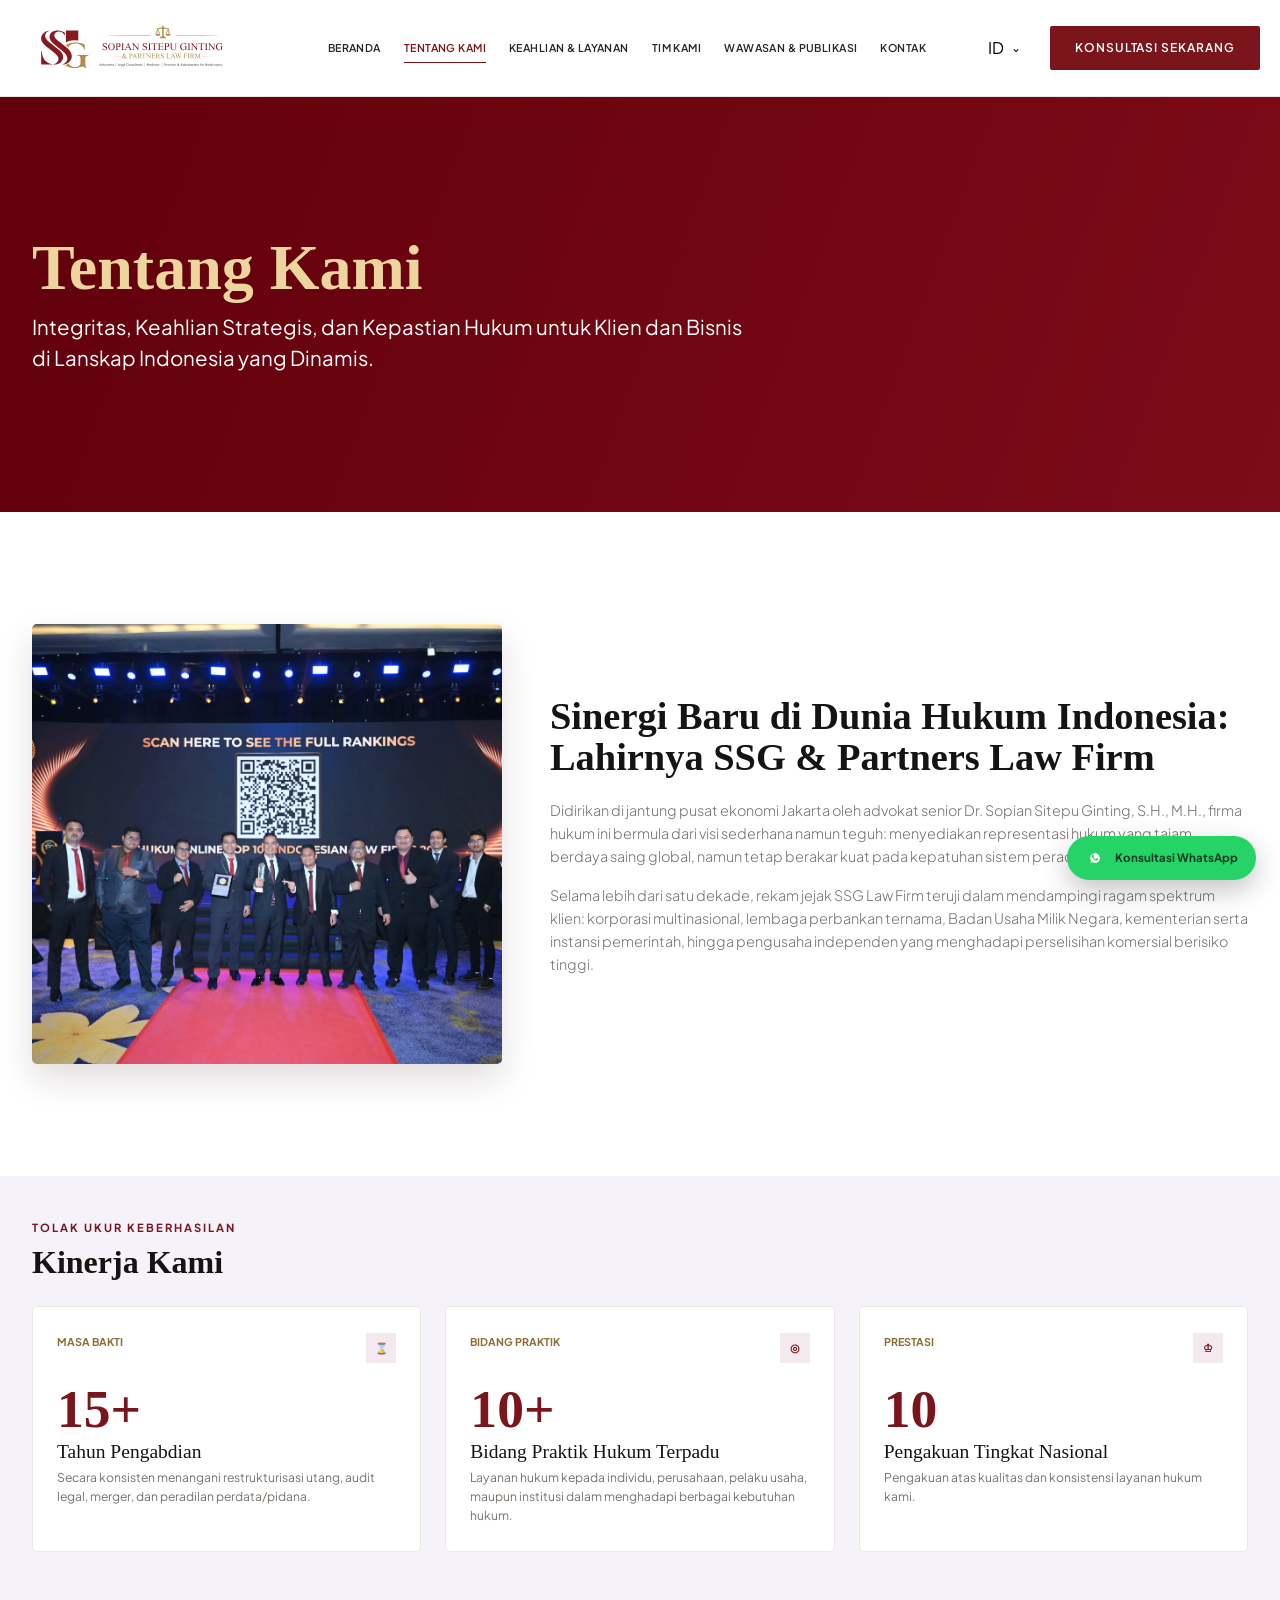
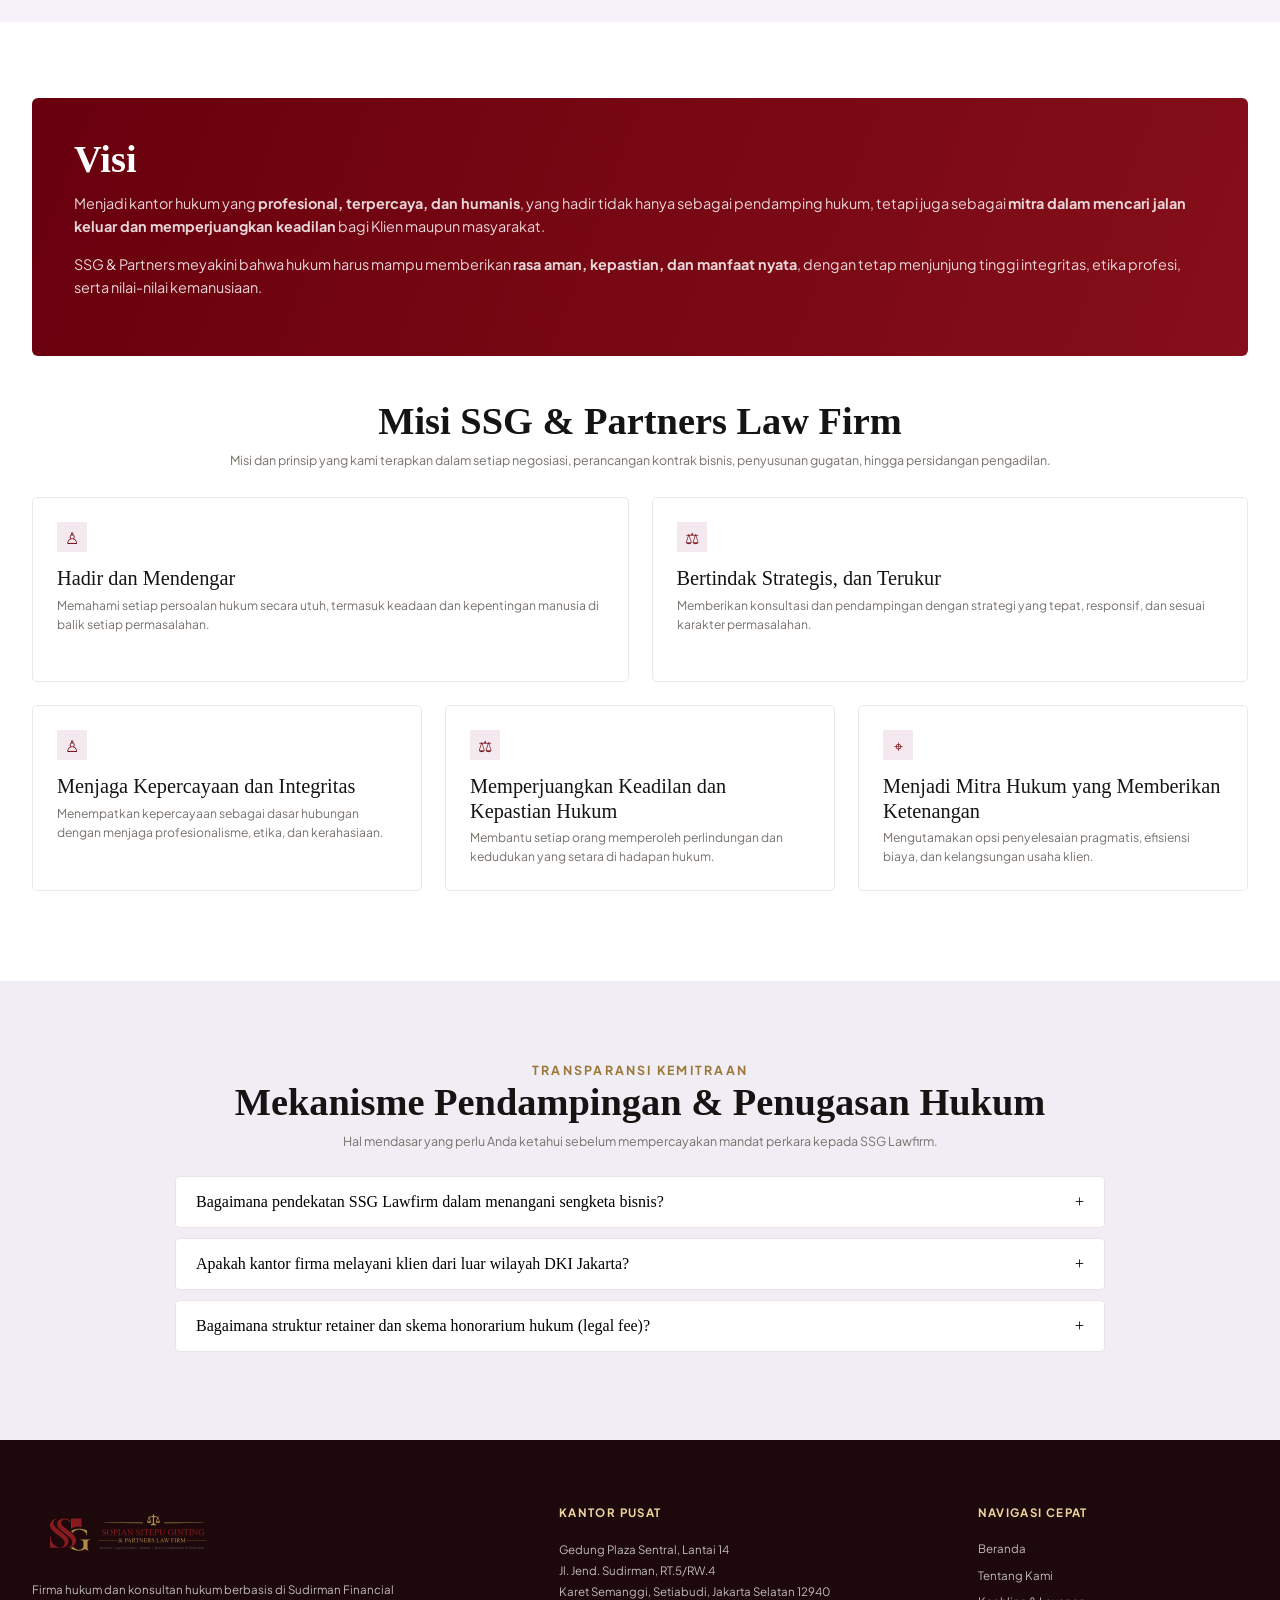
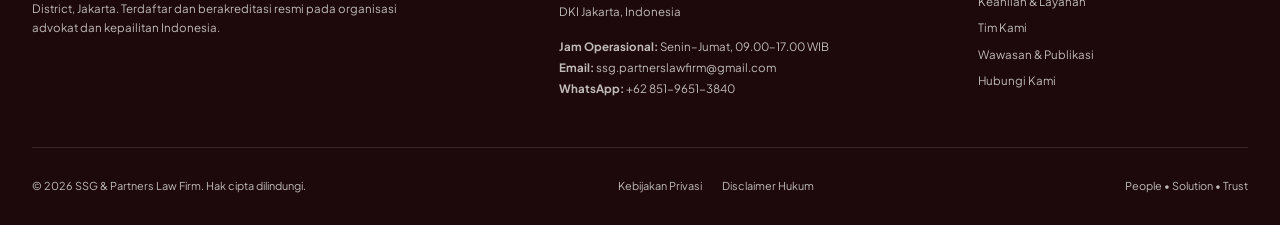
==== commit f04f4deb: "update effecient" ====
--- a/about.html
+++ b/about.html
@@ -52,7 +52,7 @@
 </header>
 <main>
 <section class="hero"><div class="container"><h1 data-i18n data-id="Tentang Kami" data-en="About Us">Tentang Kami</h1><p data-i18n data-id="Integritas, Keahlian Strategis, dan Kepastian Hukum untuk Klien dan Bisnis di Lanskap Indonesia yang Dinamis." data-en="Integrity, strategic expertise, and legal certainty for clients and businesses in Indonesia's dynamic landscape.">Integritas, Keahlian Strategis, dan Kepastian Hukum untuk Klien dan Bisnis di Lanskap Indonesia yang Dinamis.</p></div></section>
-<section class="story"><div class="container story-grid"><div class="story-photo"><!-- Replace images/about-sudirman.png with the final meeting-room photo. --><img src="images/foto-bersama.png" alt="Tim SSG berdiskusi di ruang rapat" width="700" height="700"></div><div><h2>Sinergi Baru di Dunia Hukum Indonesia: Lahirnya SSG & Partners Law Firm</h2><p>Didirikan di jantung pusat ekonomi Jakarta oleh advokat senior Dr. Sopian Sitepu Ginting, S.H., M.H., firma hukum ini bermula dari visi sederhana namun teguh: menyediakan representasi hukum yang tajam, berdaya saing global, namun tetap berakar kuat pada kepatuhan sistem peradilan Indonesia.</p><p>Selama lebih dari satu dekade, rekam jejak SSG Law Firm teruji dalam mendampingi ragam spektrum klien: korporasi multinasional, lembaga perbankan ternama, Badan Usaha Milik Negara, kementerian serta instansi pemerintah, hingga pengusaha independen yang menghadapi perselisihan komersial berisiko tinggi.</p></div></div></section>
+<section class="story"><div class="container story-grid"><div class="story-photo"><!-- Replace images/about-sudirman.png with the final meeting-room photo. --><img src="images/foto-bersama.webp" alt="Tim SSG berdiskusi di ruang rapat" width="700" height="700"></div><div><h2>Sinergi Baru di Dunia Hukum Indonesia: Lahirnya SSG & Partners Law Firm</h2><p>Didirikan di jantung pusat ekonomi Jakarta oleh advokat senior Dr. Sopian Sitepu Ginting, S.H., M.H., firma hukum ini bermula dari visi sederhana namun teguh: menyediakan representasi hukum yang tajam, berdaya saing global, namun tetap berakar kuat pada kepatuhan sistem peradilan Indonesia.</p><p>Selama lebih dari satu dekade, rekam jejak SSG Law Firm teruji dalam mendampingi ragam spektrum klien: korporasi multinasional, lembaga perbankan ternama, Badan Usaha Milik Negara, kementerian serta instansi pemerintah, hingga pengusaha independen yang menghadapi perselisihan komersial berisiko tinggi.</p></div></div></section>
 <section class="performance"><div class="container"><div class="performance-head"><p class="eyebrow">Tolak Ukur Keberhasilan</p><h2 class="title">Kinerja Kami</h2></div><div class="stats">
 <article class="stat"><div class="stat-top"><span>Masa Bakti</span><span class="icon">⌛</span></div><span class="number">15+</span><h3>Tahun Pengabdian</h3><p>Secara konsisten menangani restrukturisasi utang, audit legal, merger, dan peradilan perdata/pidana.</p></article>
 <article class="stat"><div class="stat-top"><span>Bidang Praktik</span><span class="icon">◎</span></div><span class="number">10+</span><h3>Bidang Praktik Hukum Terpadu</h3><p>Layanan hukum kepada individu, perusahaan, pelaku usaha, maupun institusi dalam menghadapi berbagai kebutuhan hukum.</p></article>
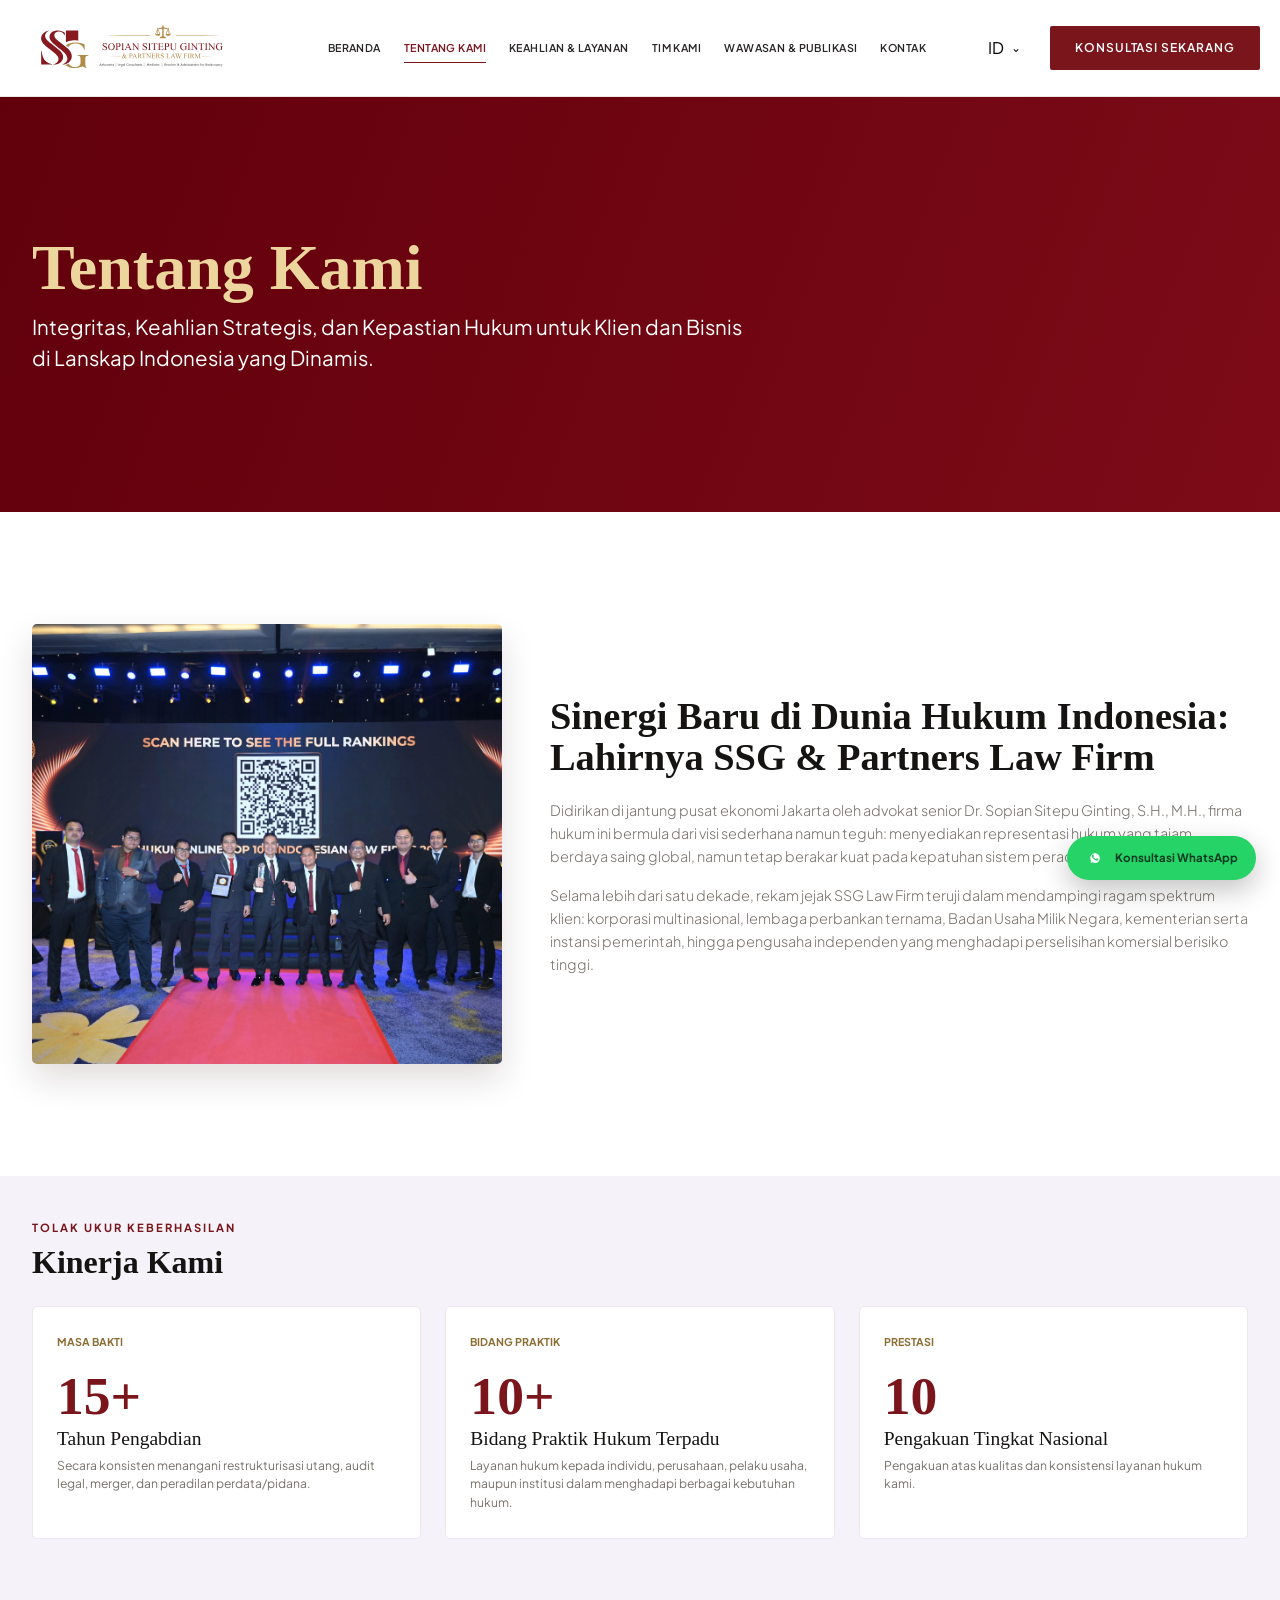
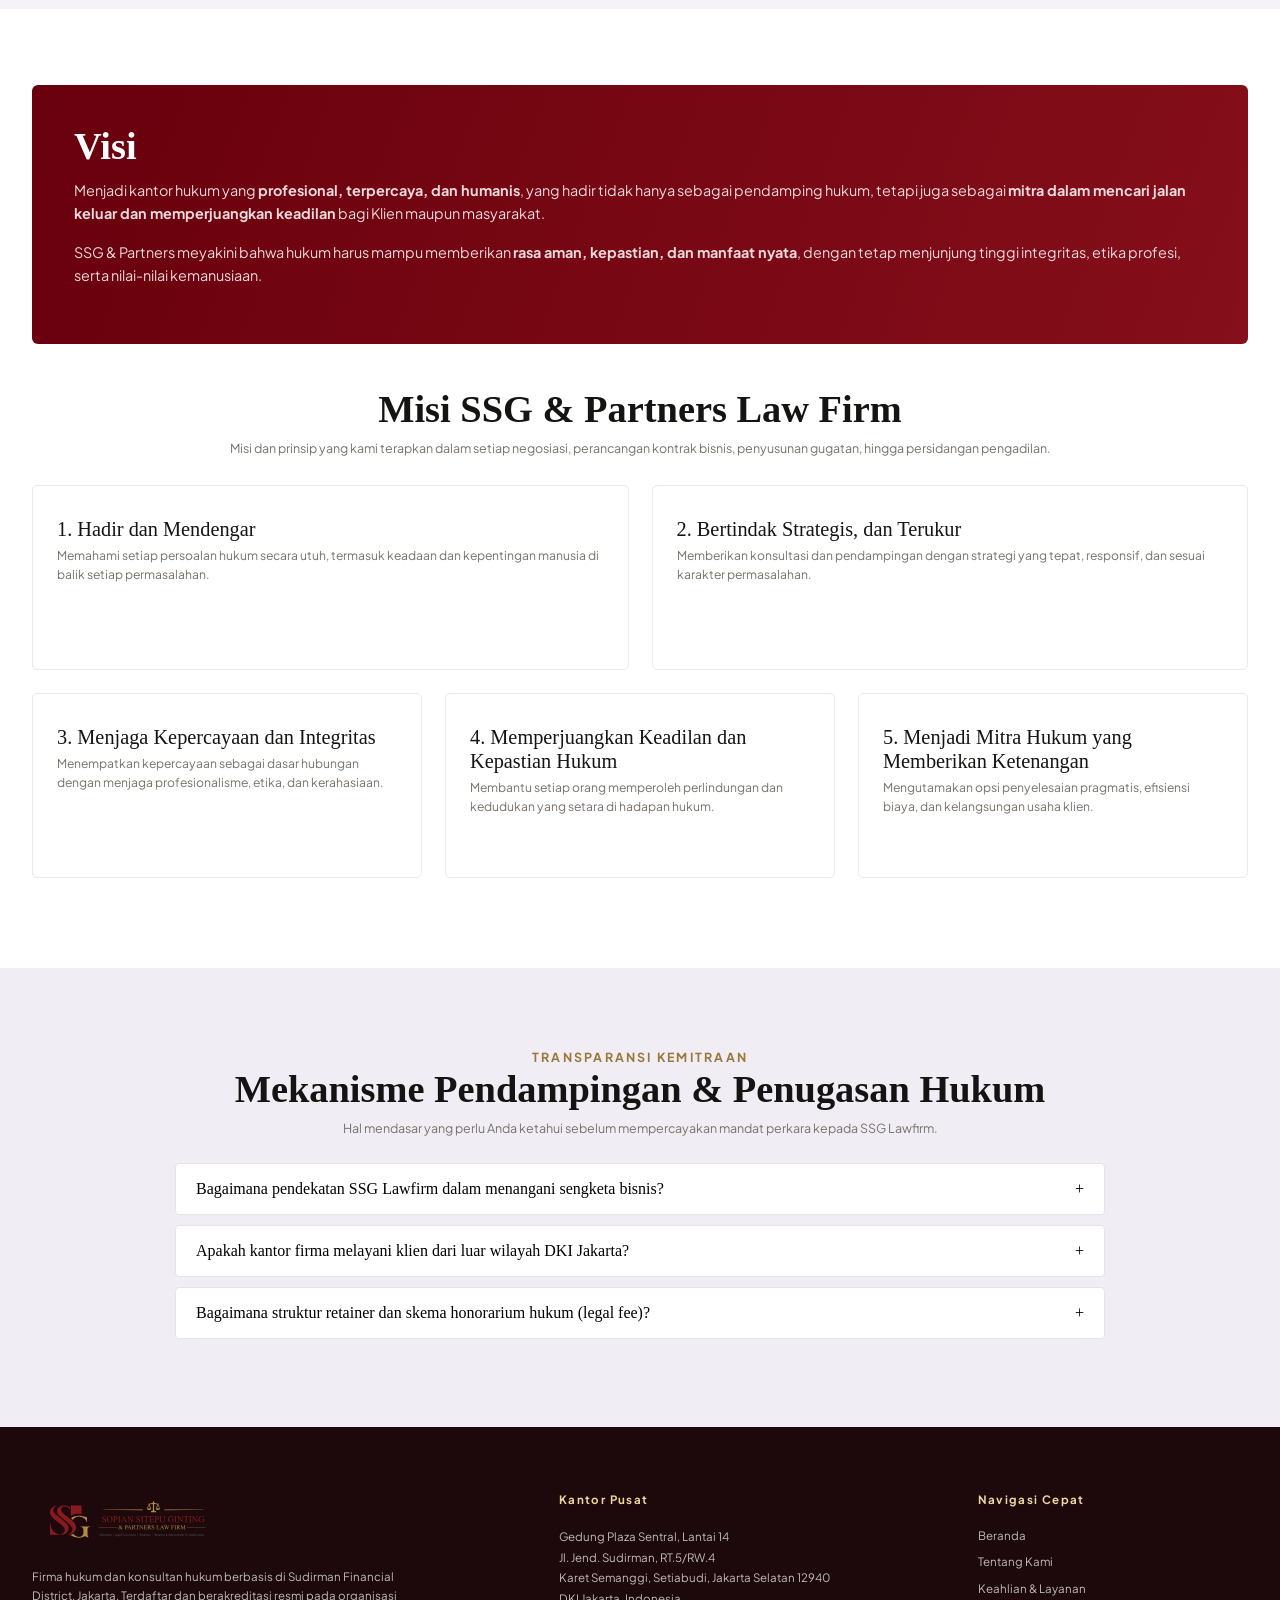
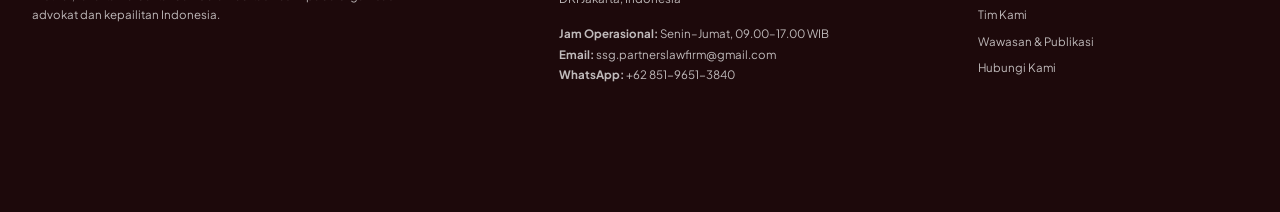
==== commit a1f336e9: "update animation and team member details" ====
--- a/about.html
+++ b/about.html
@@ -1,93 +1,931 @@
 <!doctype html>
 <html lang="id">
-<head>
-<meta charset="utf-8"><meta name="viewport" content="width=device-width,initial-scale=1">
-<meta name="description" content="Tentang SSG & Partners Law Firm."><title>Tentang Kami | SSG & Partners</title>
-<link rel="preconnect" href="https://fonts.googleapis.com"><link rel="preconnect" href="https://fonts.gstatic.com" crossorigin>
-<link href="https://fonts.googleapis.com/css2?family=Plus+Jakarta+Sans:wght@300;400;500;600;700&display=swap" rel="stylesheet">
-<style>
-:root{--burgundy:#7a151b;--burgundy-dark:#1d090b;--gold-light:#edd59e;--stone:#57534e;--white:#fff;--header-height:97px;--shadow:0 14px 36px rgba(41,4,7,.16)}
-:root{--red:#7a151b;--deep:#290407;--gold:#c59d48;--gold2:#edd59e;--ink:#161413;--muted:#57534e;--paper:#faf9f6;--cream:#f4f2ec;--line:#e8e5dd;--sans:"Plus Jakarta Sans",Arial,sans-serif;--serif:"Times New Roman",Times,serif;--container:1216px;--header:97px}*{box-sizing:border-box}html{scroll-behavior:smooth}body{margin:0;background:var(--paper);color:var(--ink);font-family:var(--sans);line-height:1.6;overflow-x:hidden}body.menu-open{overflow:hidden}a{color:inherit;text-decoration:none}img{display:block;max-width:100%}button,a{font:inherit}.container{width:min(var(--container),calc(100% - 64px));margin:auto}.eyebrow{margin:0 0 8px;color:var(--red);font-size:.7rem;font-weight:700;letter-spacing:.18em;text-transform:uppercase}.title{margin:0;font:700 clamp(2rem,3vw,2.5rem)/1.12 var(--serif)}.button{display:inline-flex;align-items:center;justify-content:center;min-height:44px;padding:12px 23px;border:0;border-radius:2px;background:var(--red);color:#fff;font-size:.7rem;font-weight:700;text-transform:uppercase}
-.site-header{height:var(--header);position:relative;z-index:20;background:#fff;border-bottom:1px solid var(--line)}.header-inner{width:min(1312px,calc(100% - 48px));height:100%;margin:auto;display:flex;align-items:center;gap:28px}.brand img{width:170px}.nav{margin-left:auto;display:flex;align-items:center;gap:25px}.nav a{position:relative;padding:38px 0 34px;color:#4e2024;font-size:.67rem;font-weight:700;white-space:nowrap}.nav a:after{content:"";position:absolute;bottom:27px;left:0;right:0;height:2px;background:var(--red);transform:scaleX(0)}.nav a:hover:after,.nav a[aria-current=page]:after{transform:scaleX(1)}.actions{display:flex;align-items:center;gap:13px}.language{position:relative}.lang-toggle{padding:10px 4px;border:0;background:none;color:var(--red);font-size:.7rem;font-weight:700;cursor:pointer}.lang-menu{position:absolute;right:0;top:45px;width:180px;margin:0;padding:6px;list-style:none;background:#fff;border:1px solid var(--line);box-shadow:0 14px 35px #29040725}.lang-menu[hidden]{display:none}.lang-menu button{width:100%;padding:10px;border:0;background:none;text-align:left;cursor:pointer}.lang-menu button:hover,.lang-menu button[aria-checked=true]{background:var(--cream)}.menu-toggle{display:none;width:42px;height:42px;padding:11px;border:1px solid var(--line);background:#fff}.menu-toggle span{display:block;height:2px;margin:5px 0;background:var(--red)}.disabled{opacity:.5;cursor:not-allowed}
-.hero{min-height:415px;display:flex;align-items:center;background:linear-gradient(110deg,#61000b,#7d0b18);color:#fff}.hero h1{margin:0 0 12px;color:var(--gold2);font:700 clamp(2.8rem,5vw,4.2rem)/1 var(--serif)}.hero p{max-width:720px;margin:0;font-size:clamp(1rem,1.6vw,1.35rem);line-height:1.5}
-.story{padding:112px 0;background:#fff}.story-grid{display:grid;grid-template-columns:minmax(290px,470px) 1fr;gap:48px;align-items:center}.story-photo{height:440px;overflow:hidden;border-radius:5px;box-shadow:0 15px 35px #29040724}.story-photo img{width:100%;height:100%;object-fit:cover}.story h2{margin:0 0 20px;font:700 clamp(2rem,3vw,3rem)/1.08 var(--serif)}.story p{margin:0 0 16px;color:var(--muted);font-size:.9rem;font-weight:300}
-.performance{padding:43px 0 70px;background:#f5f2f9}.performance-head{margin-bottom:25px}.performance .title{font-size:2rem}.stats{display:grid;grid-template-columns:repeat(3,1fr);gap:24px}.stat{padding:26px 24px;min-height:225px;background:#fff;border:1px solid #ebe7ee;border-radius:5px}.stat-top{display:flex;justify-content:space-between;color:#8c6e34;font-size:.67rem;font-weight:700;text-transform:uppercase}.icon{width:30px;height:30px;display:grid;place-items:center;background:#f3e9ef;color:var(--red)}.number{display:block;margin-top:22px;color:var(--red);font:700 3.35rem/.9 var(--serif)}.stat h3,.value h3{margin:7px 0 5px;font:400 1.22rem/1.2 var(--serif)}.stat p,.value p{margin:0;color:var(--muted);font-size:.76rem;line-height:1.55}
-.vision-mission{padding:76px 0 90px;background:#fff}.vision{padding:42px;border-radius:6px;background:linear-gradient(110deg,#69000d,#850f1a);color:#fff}.vision h2{margin:0 0 14px;font:700 2.4rem/1 var(--serif)}.vision p{margin:0 0 15px;color:#ffffffd5;font-size:.9rem}.mission-head{margin:44px auto 26px;text-align:center}.mission-head p,.faq-head p{margin:8px 0 0;color:#78716c;font-size:.78rem}.values{display:grid;grid-template-columns:repeat(6,1fr);gap:23px}.value{grid-column:span 3;padding:24px;min-height:185px;border:1px solid #ece8ef;border-radius:5px}.value:nth-child(n+3){grid-column:span 2}.value .icon{margin-bottom:14px}.value h3{font-size:1.27rem}
-.faq{padding:72px 0 88px;background:#f0edf4}.faq-wrap{max-width:930px;margin:auto}.faq-head{text-align:center;margin-bottom:24px}.faq-head .eyebrow{color:#9b7838}.faq-item{margin-top:10px;background:#fff;border:1px solid #e8e3eb;border-radius:4px}.question{width:100%;display:flex;justify-content:space-between;gap:15px;padding:16px 20px;border:0;background:none;font:400 1rem var(--serif);text-align:left;cursor:pointer}.answer{display:none;padding:0 20px 18px;color:var(--muted);font-size:.82rem}.faq-item.open .answer{display:block}.faq-item.open .plus{transform:rotate(45deg)}
-.closing{padding:72px 0;background:linear-gradient(115deg,#62000b,#7c151b);color:#fff}.closing-card{max-width:1040px;margin:auto;padding:38px 40px;display:grid;grid-template-columns:1.4fr .75fr;gap:40px;align-items:center;background:#ffffff0e;border:1px solid #ffffff12}.closing .eyebrow{color:var(--gold2)}.closing h2{margin:0 0 12px;font:700 clamp(2rem,3.5vw,3rem)/1.05 var(--serif)}.closing p{margin:0;color:#ffffffcf;font-size:.82rem}.closing-actions{display:grid;gap:10px}.wa{background:#10833a}.email{background:#fff;color:var(--red)}
-.footer{padding:58px 0 27px;background:#160f10;color:#ffffffb5}.footer-grid{display:grid;grid-template-columns:1.2fr 1fr .7fr;gap:65px}.footer-brand img{width:190px;filter:brightness(0) invert(1);opacity:.9}.footer p,.footer-nav{font-size:.72rem;line-height:1.75}.footer-heading{margin:0 0 13px;color:var(--gold2);font-size:.68rem;letter-spacing:.15em;text-transform:uppercase}.footer-nav{display:grid;gap:5px}.footer-bottom{margin-top:34px;padding-top:17px;border-top:1px solid #ffffff16;display:flex;justify-content:space-between;gap:18px;font-size:.6rem}.floating{position:fixed;right:24px;bottom:22px;z-index:30;display:flex;align-items:center;gap:9px;padding:11px 17px;border-radius:999px;background:#27c15b;color:#fff;font-size:.68rem;font-weight:700;box-shadow:0 15px 30px #27c15b55}.floating img{width:18px}
-@media(max-width:1050px){.nav{gap:14px}.nav a{font-size:.61rem}.header-cta{display:none}.story-grid{grid-template-columns:.85fr 1fr}.footer-grid{gap:32px}}@media(max-width:820px){.nav{display:none;position:absolute;top:var(--header);left:0;right:0;margin:0;padding:18px 32px 28px;flex-direction:column;align-items:stretch;background:#fff;box-shadow:0 15px 35px #29040725}.nav.open{display:flex}.nav a{padding:11px 0;font-size:.76rem}.nav a:after{display:none}.menu-toggle{display:block}.story-grid,.closing-card,.footer-grid{grid-template-columns:1fr}.stats{grid-template-columns:1fr}.values{grid-template-columns:1fr 1fr}.value,.value:nth-child(n+3){grid-column:auto}}@media(max-width:560px){.container{width:calc(100% - 32px)}.header-inner{width:calc(100% - 28px)}.brand img{width:135px}.hero{min-height:330px}.hero h1{font-size:2.75rem}.story{padding:65px 0}.story-grid{gap:30px}.story-photo{height:300px}.vision-mission{padding:55px 0}.vision{padding:29px 23px}.values{grid-template-columns:1fr}.closing{padding:45px 0}.closing-card{padding:28px 22px}.footer-bottom{flex-direction:column}.floating{width:48px;height:48px;padding:0;justify-content:center}.floating span{display:none}}@media(prefers-reduced-motion:reduce){html{scroll-behavior:auto}}
-/* Shared shell: intentionally identical to index.html. */
-.button{min-height:44px;display:inline-flex;align-items:center;justify-content:center;gap:10px;padding:12px 24px;border:1px solid transparent;border-radius:2px;background:var(--burgundy);color:var(--white);font-size:.75rem;font-weight:600;letter-spacing:.08em;line-height:1.2;text-transform:uppercase;cursor:pointer;transition:background .2s ease,color .2s ease,border-color .2s ease,transform .2s ease}.button:hover{background:#5f0f14;transform:translateY(-2px)}.is-disabled{cursor:default;opacity:.66}
-.site-header{position:sticky;top:0;z-index:100;height:var(--header-height);border-bottom:1px solid rgba(232,229,221,.9);background:rgba(255,255,255,.97);transform:translateY(0);opacity:1;transition:transform .2s ease,opacity .2s ease,box-shadow .2s ease}.site-header.is-hidden{transform:translateY(-110%);opacity:0}.site-header.is-visible{transform:translateY(0);opacity:1}.site-header.is-idle{transform:translateY(-110%);opacity:0}.header-inner{width:min(1240px,calc(100% - 40px));height:100%;margin-inline:auto;display:flex;align-items:center;gap:18px}.brand{flex:0 0 260px;display:inline-flex;align-items:center}.brand img{width:380px;height:92px;object-fit:contain;object-position:left center;background:transparent}.desktop-nav{flex:1;display:flex;align-items:center;justify-content:center;gap:clamp(14px,1.8vw,28px)}.desktop-nav a{position:relative;padding:8px 0;color:#292524;font-size:.67rem;font-weight:600;letter-spacing:.04em;text-transform:uppercase;white-space:nowrap}.desktop-nav a::after{content:"";position:absolute;left:0;right:100%;bottom:2px;height:1px;background:var(--burgundy);transition:right .2s ease}.desktop-nav a:hover::after,.desktop-nav a[aria-current=page]::after{right:0}.desktop-nav a[aria-current=page]{color:var(--burgundy)}.header-actions{display:flex;align-items:center;gap:14px}.header-cta{min-width:206px}.language{position:relative}.language-toggle{min-width:62px;height:40px;display:flex;align-items:center;justify-content:center;gap:7px;padding:0 10px;border:0;background:transparent;cursor:pointer}.language-glyph{font-size:1rem;line-height:1}.language-chevron{font-size:.75rem;transition:transform .2s ease}.language-toggle[aria-expanded=true] .language-chevron{transform:rotate(180deg)}.language-menu{position:absolute;top:calc(100% + 12px);right:0;width:190px;margin:0;padding:6px;border:1px solid var(--line);background:var(--white);box-shadow:var(--shadow);list-style:none}.language-menu[hidden]{display:none}.language-option{width:100%;padding:11px 12px;border:0;background:transparent;text-align:left;font-size:.78rem;cursor:pointer}.language-option:hover,.language-option[aria-checked=true]{background:var(--cream);color:var(--burgundy)}.menu-toggle{width:44px;height:44px;display:none;padding:0;border:1px solid var(--line);background:var(--white);cursor:pointer}.menu-toggle span{width:19px;height:1px;display:block;margin:5px auto;background:var(--ink);transition:.2s}.menu-toggle[aria-expanded=true] span:first-child{transform:translateY(3px) rotate(45deg)}.menu-toggle[aria-expanded=true] span:last-child{transform:translateY(-3px) rotate(-45deg)}
-.site-footer{padding:64px 0 30px;background:var(--burgundy-dark);color:rgba(255,255,255,.72)}.footer-grid{display:grid;grid-template-columns:1.35fr 1.05fr .75fr;gap:40px;padding-bottom:48px}.footer-brand img{width:221px;height:60px;padding:0;background:transparent;object-fit:contain;object-position:left center;filter:none;opacity:1}.footer-brand p{max-width:385px;margin:16px 0 0;font-size:.72rem;line-height:1.65}.footer-heading{margin:0 0 18px;color:var(--gold-light);font-size:.72rem;font-weight:700;letter-spacing:.12em}.footer-address,.footer-contact{margin:0;font-size:.72rem;line-height:1.8}.footer-contact{margin-top:14px}.footer-contact a:hover,.footer-nav a:hover{color:var(--gold-light)}.footer-nav{display:grid;gap:8px;font-size:.72rem;line-height:1.6}.footer-bottom{min-height:48px;margin-top:0;padding-top:28px;border-top:1px solid rgba(255,255,255,.12);display:flex;align-items:center;justify-content:space-between;gap:24px;font-size:.68rem}.footer-legal{display:flex;gap:20px}.floating-whatsapp{position:fixed;z-index:120;right:24px;bottom:20px;min-height:44px;display:inline-flex;align-items:center;gap:10px;padding:0 18px;border-radius:999px;background:#25d366;color:#073b21;box-shadow:0 10px 28px rgba(0,0,0,.24);font-size:.72rem;font-weight:700;transition:transform .2s ease,background .2s ease}.floating-whatsapp:hover{transform:translateY(-3px);background:#36e579}.floating-whatsapp img{width:20px;height:20px;object-fit:contain}
-@media(max-width:1120px){.desktop-nav{gap:12px}.desktop-nav a{font-size:.6rem}.header-cta{min-width:176px;padding-inline:14px}}
-@media(max-width:960px){:root{--header-height:80px}.container{width:min(100% - 40px,var(--container))}.header-inner{width:min(100% - 28px,1240px)}.brand{flex-basis:176px}.brand img{width:176px}.desktop-nav{position:fixed;z-index:98;inset:var(--header-height) 0 0;display:none;align-items:stretch;justify-content:flex-start;flex-direction:column;gap:0;padding:28px 24px 100px;background:var(--white);overflow-y:auto}.desktop-nav.open{display:flex}.desktop-nav a{padding:17px 0;border-bottom:1px solid var(--line);font-family:var(--serif);font-size:1.45rem;font-weight:400;letter-spacing:0;text-transform:none}.desktop-nav a::after{display:none}.header-actions{margin-left:auto}.header-cta{display:none}.menu-toggle{display:block}.footer-grid{grid-template-columns:1.2fr 1fr}.footer-nav-column{grid-column:1/-1}.footer-nav{grid-template-columns:repeat(3,1fr)}}
-@media(max-width:680px){.container{width:min(100% - 32px,var(--container))}.brand{flex-basis:150px}.brand img{width:150px;height:48px}.header-actions{gap:4px}.language-toggle{min-width:48px;padding-inline:6px}.language-code{display:none}.language-menu{position:fixed;top:calc(var(--header-height) - 2px);right:16px}.footer-grid{grid-template-columns:1fr}.footer-nav-column{grid-column:auto}.footer-nav{grid-template-columns:repeat(2,1fr)}.footer-bottom{align-items:flex-start;flex-direction:column;padding-bottom:56px}.footer-legal{flex-wrap:wrap}.floating-whatsapp{right:16px;bottom:16px;width:48px;min-height:48px;justify-content:center;padding:0}.floating-whatsapp span{position:absolute;width:1px;height:1px;overflow:hidden;clip:rect(0 0 0 0)}}
-@media(max-width:350px){.header-inner{width:calc(100% - 20px);gap:6px}.brand{flex-basis:132px}.brand img{width:132px}.menu-toggle{width:40px;height:40px}.footer-nav{grid-template-columns:1fr}}
-</style>
-<link rel="stylesheet" href="assets/site-shell.css">
-</head>
-<body data-page="about">
-<header class="site-header">
-  <div class="header-inner">
-    <a class="brand" href="index.html"><img src="images/ssg-logo.svg" alt="SSG and Partners Law Firm logo in burgundy and gold with the firm name displayed prominently"></a>
-    <nav class="desktop-nav" id="main-navigation" aria-label="Navigasi utama">
-      <a href="index.html" data-i18n data-id="Beranda" data-en="Home">Beranda</a>
-      <a href="about.html" aria-current="page" data-i18n data-id="Tentang Kami" data-en="About Us">Tentang Kami</a>
-      <a href="services.html" data-i18n data-id="Keahlian & Layanan" data-en="Expertise & Services">Keahlian & Layanan</a>
-      <a href="team.html" data-i18n data-id="Tim Kami" data-en="Our Team">Tim Kami</a>
-      <a href="insights.html" data-i18n data-id="Wawasan & Publikasi" data-en="Insights & Publications">Wawasan & Publikasi</a>
-      <a href="contact.html" data-i18n data-id="Kontak" data-en="Contact">Kontak</a>
-    </nav>
-    <div class="header-actions">
-      <div class="language">
-        <button class="language-toggle" id="language-toggle" type="button" aria-expanded="false" aria-controls="language-menu" aria-label="Pilih bahasa"><span class="language-code" id="language-code">ID</span><span class="language-chevron" aria-hidden="true">⌄</span></button>
-        <ul class="language-menu" id="language-menu" role="menu" hidden><li><button class="language-option" type="button" role="menuitemradio" aria-checked="true" data-language="id">Bahasa Indonesia</button></li><li><button class="language-option" type="button" role="menuitemradio" aria-checked="false" data-language="en">English</button></li></ul>
+  <head>
+    <meta charset="utf-8">
+    <meta name="viewport" content="width=device-width,initial-scale=1">
+    <meta name="description" content="Tentang SSG & Partners Law Firm.">
+    <title>Tentang Kami | SSG & Partners</title>
+
+    <link rel="preconnect" href="https://fonts.googleapis.com">
+    <link rel="preconnect" href="https://fonts.gstatic.com" crossorigin>
+    <link href="https://fonts.googleapis.com/css2?family=Plus+Jakarta+Sans:wght@300;400;500;600;700&display=swap" rel="stylesheet">
+
+    <style>
+      :root {
+        --burgundy: #7a151b;
+        --burgundy-dark: #1d090b;
+        --gold-light: #edd59e;
+        --red: #7a151b;
+        --deep: #290407;
+        --gold: #c59d48;
+        --gold2: #edd59e;
+        --ink: #161413;
+        --muted: #57534e;
+        --paper: #faf9f6;
+        --cream: #f4f2ec;
+        --line: #e8e5dd;
+        --white: #fff;
+        --shadow: 0 14px 36px rgba(41, 4, 7, 0.16);
+        --container: 1216px;
+        --header-height: 97px;
+        --sans: "Plus Jakarta Sans", Arial, sans-serif;
+        --serif: "Times New Roman", Times, serif;
+      }
+
+      * { box-sizing: border-box; }
+      html { scroll-behavior: smooth; }
+      body {
+        margin: 0;
+        background: var(--paper);
+        color: var(--ink);
+        font-family: var(--sans);
+        line-height: 1.6;
+        overflow-x: hidden;
+      }
+      body.menu-open { overflow: hidden; }
+
+      a { color: inherit; text-decoration: none; }
+      img { display: block; max-width: 100%; }
+      button, a { font: inherit; }
+
+      .container {
+        width: min(var(--container), calc(100% - 64px));
+        margin: 0 auto;
+      }
+
+      .eyebrow {
+        margin: 0 0 8px;
+        color: var(--red);
+        font-size: 0.7rem;
+        font-weight: 700;
+        letter-spacing: 0.18em;
+        text-transform: uppercase;
+      }
+
+      .title {
+        margin: 0;
+        font: 700 clamp(2rem, 3vw, 2.5rem) / 1.12 var(--serif);
+      }
+
+      .button {
+        display: inline-flex;
+        align-items: center;
+        justify-content: center;
+        min-height: 44px;
+        gap: 10px;
+        padding: 12px 24px;
+        border: 1px solid transparent;
+        border-radius: 2px;
+        background: var(--burgundy);
+        color: var(--white);
+        font-size: 0.75rem;
+        font-weight: 600;
+        letter-spacing: 0.08em;
+        line-height: 1.2;
+        text-transform: uppercase;
+        cursor: pointer;
+        transition: background 0.2s ease, color 0.2s ease, border-color 0.2s ease, transform 0.2s ease;
+      }
+      .button:hover {
+        background: #5f0f14;
+        transform: translateY(-2px);
+      }
+      .is-disabled {
+        cursor: default;
+        opacity: 0.66;
+      }
+
+      .site-header {
+        position: sticky;
+        top: 0;
+        z-index: 100;
+        height: var(--header-height);
+        border-bottom: 1px solid rgba(232, 229, 221, 0.9);
+        background: rgba(255, 255, 255, 0.97);
+        transition: transform 0.2s ease, opacity 0.2s ease, box-shadow 0.2s ease;
+      }
+      .site-header.is-hidden { transform: translateY(-110%); opacity: 0; }
+      .site-header.is-visible { transform: translateY(0); opacity: 1; }
+      .site-header.is-idle { transform: translateY(-110%); opacity: 0; }
+
+      .header-inner {
+        width: min(1240px, calc(100% - 40px));
+        height: 100%;
+        margin-inline: auto;
+        display: flex;
+        align-items: center;
+        gap: 18px;
+      }
+
+      .brand {
+        flex: 0 0 260px;
+        display: inline-flex;
+        align-items: center;
+      }
+      .brand img {
+        width: 380px;
+        height: 92px;
+        object-fit: contain;
+        object-position: left center;
+        background: transparent;
+      }
+
+      .desktop-nav {
+        flex: 1;
+        display: flex;
+        align-items: center;
+        justify-content: center;
+        gap: clamp(14px, 1.8vw, 28px);
+      }
+      .desktop-nav a {
+        position: relative;
+        padding: 8px 0;
+        color: #292524;
+        font-size: 0.67rem;
+        font-weight: 600;
+        letter-spacing: 0.04em;
+        text-transform: uppercase;
+        white-space: nowrap;
+      }
+      .desktop-nav a::after {
+        content: "";
+        position: absolute;
+        left: 0;
+        right: 100%;
+        bottom: 2px;
+        height: 1px;
+        background: var(--burgundy);
+        transition: right 0.2s ease;
+      }
+      .desktop-nav a:hover::after,
+      .desktop-nav a[aria-current="page"]::after {
+        right: 0;
+      }
+      .desktop-nav a[aria-current="page"] { color: var(--burgundy); }
+
+      .header-actions {
+        display: flex;
+        align-items: center;
+        gap: 14px;
+      }
+      .header-cta { min-width: 206px; }
+
+      .language { position: relative; }
+      .language-toggle {
+        min-width: 62px;
+        height: 40px;
+        display: flex;
+        align-items: center;
+        justify-content: center;
+        gap: 7px;
+        padding: 0 10px;
+        border: 0;
+        background: transparent;
+        cursor: pointer;
+      }
+      .language-chevron {
+        font-size: 0.75rem;
+        transition: transform 0.2s ease;
+      }
+      .language-toggle[aria-expanded="true"] .language-chevron { transform: rotate(180deg); }
+
+      .language-menu {
+        position: absolute;
+        top: calc(100% + 12px);
+        right: 0;
+        width: 190px;
+        margin: 0;
+        padding: 6px;
+        border: 1px solid var(--line);
+        background: var(--white);
+        box-shadow: var(--shadow);
+        list-style: none;
+      }
+      .language-menu[hidden] { display: none; }
+      .language-option {
+        width: 100%;
+        padding: 11px 12px;
+        border: 0;
+        background: transparent;
+        text-align: left;
+        font-size: 0.78rem;
+        cursor: pointer;
+      }
+      .language-option:hover,
+      .language-option[aria-checked="true"] {
+        background: var(--cream);
+        color: var(--burgundy);
+      }
+
+      .menu-toggle {
+        width: 44px;
+        height: 44px;
+        display: none;
+        padding: 0;
+        border: 1px solid var(--line);
+        background: var(--white);
+        cursor: pointer;
+      }
+      .menu-toggle span {
+        width: 19px;
+        height: 1px;
+        display: block;
+        margin: 5px auto;
+        background: var(--ink);
+        transition: 0.2s;
+      }
+      .menu-toggle[aria-expanded="true"] span:first-child { transform: translateY(3px) rotate(45deg); }
+      .menu-toggle[aria-expanded="true"] span:last-child { transform: translateY(-3px) rotate(-45deg); }
+
+      .hero {
+        min-height: 415px;
+        display: flex;
+        align-items: center;
+        background: linear-gradient(110deg, #61000b, #7d0b18);
+        color: var(--white);
+      }
+      .hero h1 {
+        margin: 0 0 12px;
+        color: var(--gold2);
+        font: 700 clamp(2.8rem, 5vw, 4.2rem) / 1 var(--serif);
+      }
+      .hero p {
+        max-width: 720px;
+        margin: 0;
+        font-size: clamp(1rem, 1.6vw, 1.35rem);
+        line-height: 1.5;
+      }
+
+      .story {
+        padding: 112px 0;
+        background: var(--white);
+      }
+      .story-grid {
+        display: grid;
+        grid-template-columns: minmax(290px, 470px) 1fr;
+        gap: 48px;
+        align-items: center;
+      }
+      .story-photo {
+        height: 440px;
+        overflow: hidden;
+        border-radius: 5px;
+        box-shadow: 0 15px 35px rgba(41, 4, 7, 0.14);
+      }
+      .story-photo img {
+        width: 100%;
+        height: 100%;
+        object-fit: cover;
+      }
+      .story h2 {
+        margin: 0 0 20px;
+        font: 700 clamp(2rem, 3vw, 3rem) / 1.08 var(--serif);
+      }
+      .story p {
+        margin: 0 0 16px;
+        color: var(--muted);
+        font-size: 0.9rem;
+        font-weight: 300;
+      }
+
+      .performance {
+        padding: 43px 0 70px;
+        background: #f5f2f9;
+      }
+      .performance-head { margin-bottom: 25px; }
+      .performance .title { font-size: 2rem; }
+      .stats {
+        display: grid;
+        grid-template-columns: repeat(3, 1fr);
+        gap: 24px;
+      }
+      .stat {
+        padding: 26px 24px;
+        min-height: 225px;
+        background: var(--white);
+        border: 1px solid #ebe7ee;
+        border-radius: 5px;
+      }
+      .stat-top {
+        display: flex;
+        justify-content: space-between;
+        color: #8c6e34;
+        font-size: 0.67rem;
+        font-weight: 700;
+        text-transform: uppercase;
+      }
+      .number {
+        display: block;
+        margin-top: 22px;
+        color: var(--red);
+        font: 700 3.35rem / 0.9 var(--serif);
+      }
+      .stat h3,
+      .value h3 {
+        margin: 7px 0 5px;
+        font: 400 1.22rem / 1.2 var(--serif);
+      }
+      .stat p,
+      .value p {
+        margin: 0;
+        color: var(--muted);
+        font-size: 0.76rem;
+        line-height: 1.55;
+      }
+
+      .vision-mission {
+        padding: 76px 0 90px;
+        background: var(--white);
+      }
+      .vision {
+        padding: 42px;
+        border-radius: 6px;
+        background: linear-gradient(110deg, #69000d, #850f1a);
+        color: var(--white);
+      }
+      .vision h2 {
+        margin: 0 0 14px;
+        font: 700 2.4rem / 1 var(--serif);
+      }
+      .vision p {
+        margin: 0 0 15px;
+        color: rgba(255, 255, 255, 0.85);
+        font-size: 0.9rem;
+      }
+      .mission-head {
+        margin: 44px auto 26px;
+        text-align: center;
+      }
+      .mission-head p,
+      .faq-head p {
+        margin: 8px 0 0;
+        color: #78716c;
+        font-size: 0.78rem;
+      }
+      .values {
+        display: grid;
+        grid-template-columns: repeat(6, 1fr);
+        gap: 23px;
+      }
+      .value {
+        grid-column: span 3;
+        padding: 24px;
+        min-height: 185px;
+        border: 1px solid #ece8ef;
+        border-radius: 5px;
+      }
+      .value:nth-child(n + 3) { grid-column: span 2; }
+      .value h3 { font-size: 1.27rem; }
+
+      .faq {
+        padding: 72px 0 88px;
+        background: #f0edf4;
+      }
+      .faq-wrap {
+        max-width: 930px;
+        margin: auto;
+      }
+      .faq-head {
+        text-align: center;
+        margin-bottom: 24px;
+      }
+      .faq-head .eyebrow { color: #9b7838; }
+      .faq-item {
+        margin-top: 10px;
+        background: var(--white);
+        border: 1px solid #e8e3eb;
+        border-radius: 4px;
+      }
+      .question {
+        width: 100%;
+        display: flex;
+        justify-content: space-between;
+        gap: 15px;
+        padding: 16px 20px;
+        border: 0;
+        background: none;
+        font: 400 1rem var(--serif);
+        text-align: left;
+        cursor: pointer;
+      }
+      .answer {
+        display: none;
+        padding: 0 20px 18px;
+        color: var(--muted);
+        font-size: 0.82rem;
+      }
+      .faq-item.open .answer { display: block; }
+      .faq-item.open .plus { transform: rotate(45deg); }
+
+      .site-footer {
+        padding: 64px 0 30px;
+        background: var(--burgundy-dark);
+        color: rgba(255, 255, 255, 0.72);
+      }
+      .footer-grid {
+        display: grid;
+        grid-template-columns: 1.35fr 1.05fr 0.75fr;
+        gap: 40px;
+        padding-bottom: 48px;
+      }
+      .footer-brand img {
+        width: 221px;
+        height: 60px;
+        padding: 0;
+        background: transparent;
+        object-fit: contain;
+        object-position: left center;
+        filter: none;
+        opacity: 1;
+      }
+      .footer-brand p {
+        max-width: 385px;
+        margin: 16px 0 0;
+        font-size: 0.72rem;
+        line-height: 1.65;
+      }
+      .footer-heading {
+        margin: 0 0 18px;
+        color: var(--gold-light);
+        font-size: 0.72rem;
+        font-weight: 700;
+        letter-spacing: 0.12em;
+      }
+      .footer-address,
+      .footer-contact {
+        margin: 0;
+        font-size: 0.72rem;
+        line-height: 1.8;
+      }
+      .footer-contact { margin-top: 14px; }
+      .footer-contact a:hover,
+      .footer-nav a:hover { color: var(--gold-light); }
+      .footer-nav {
+        display: grid;
+        gap: 8px;
+        font-size: 0.72rem;
+        line-height: 1.6;
+      }
+      .footer-bottom {
+        min-height: 48px;
+        margin-top: 0;
+        padding-top: 28px;
+        border-top: 1px solid rgba(255, 255, 255, 0.12);
+        display: flex;
+        align-items: center;
+        justify-content: space-between;
+        gap: 24px;
+        font-size: 0.68rem;
+      }
+      .footer-legal { display: flex; gap: 20px; }
+
+      .floating-whatsapp {
+        position: fixed;
+        z-index: 120;
+        right: 24px;
+        bottom: 20px;
+        min-height: 44px;
+        display: inline-flex;
+        align-items: center;
+        gap: 10px;
+        padding: 0 18px;
+        border-radius: 999px;
+        background: #25d366;
+        color: #073b21;
+        box-shadow: 0 10px 28px rgba(0, 0, 0, 0.24);
+        font-size: 0.72rem;
+        font-weight: 700;
+        transition: transform 0.2s ease, background 0.2s ease;
+      }
+      .floating-whatsapp:hover {
+        transform: translateY(-3px);
+        background: #36e579;
+      }
+      .floating-whatsapp img {
+        width: 20px;
+        height: 20px;
+        object-fit: contain;
+      }
+
+      @media (max-width: 1120px) {
+        .desktop-nav { gap: 12px; }
+        .desktop-nav a { font-size: 0.6rem; }
+        .header-cta { min-width: 176px; padding-inline: 14px; }
+      }
+
+      @media (max-width: 960px) {
+        :root { --header-height: 80px; }
+        .container { width: min(100% - 40px, var(--container)); }
+        .header-inner { width: min(100% - 28px, 1240px); }
+        .brand { flex-basis: 176px; }
+        .brand img { width: 176px; }
+        .desktop-nav {
+          position: fixed;
+          z-index: 98;
+          inset: var(--header-height) 0 0 0;
+          display: none;
+          align-items: stretch;
+          justify-content: flex-start;
+          flex-direction: column;
+          gap: 0;
+          padding: 28px 24px 100px;
+          background: var(--white);
+          overflow-y: auto;
+        }
+        .desktop-nav.open { display: flex; }
+        .desktop-nav a {
+          padding: 17px 0;
+          border-bottom: 1px solid var(--line);
+          font-family: var(--serif);
+          font-size: 1.45rem;
+          font-weight: 400;
+          letter-spacing: 0;
+          text-transform: none;
+        }
+        .desktop-nav a::after { display: none; }
+        .header-actions { margin-left: auto; }
+        .header-cta { display: none; }
+        .menu-toggle { display: block; }
+        .footer-grid { grid-template-columns: 1.2fr 1fr; }
+        .footer-nav-column { grid-column: 1 / -1; }
+        .footer-nav { grid-template-columns: repeat(3, 1fr); }
+      }
+
+      @media (max-width: 680px) {
+        .container { width: min(100% - 32px, var(--container)); }
+        .brand { flex-basis: 150px; }
+        .brand img { width: 150px; height: 48px; }
+        .header-actions { gap: 4px; }
+        .language-toggle { min-width: 48px; padding-inline: 6px; }
+        .language-code { display: none; }
+        .language-menu {
+          position: fixed;
+          top: calc(var(--header-height) - 2px);
+          right: 16px;
+        }
+        .story-grid,
+        .footer-grid { grid-template-columns: 1fr; }
+        .stats { grid-template-columns: 1fr; }
+        .values { grid-template-columns: 1fr 1fr; }
+        .value,
+        .value:nth-child(n + 3) { grid-column: auto; }
+        .footer-nav-column { grid-column: auto; }
+        .footer-nav { grid-template-columns: repeat(2, 1fr); }
+        .footer-bottom {
+          align-items: flex-start;
+          flex-direction: column;
+          padding-bottom: 56px;
+        }
+        .footer-legal { flex-wrap: wrap; }
+        .floating-whatsapp {
+          right: 16px;
+          bottom: 16px;
+          width: 48px;
+          min-height: 48px;
+          justify-content: center;
+          padding: 0;
+        }
+        .floating-whatsapp span { position: absolute; width: 1px; height: 1px; overflow: hidden; clip: rect(0 0 0 0); }
+      }
+
+      @media (max-width: 560px) {
+        .hero { min-height: 330px; }
+        .hero h1 { font-size: 2.75rem; }
+        .story { padding: 65px 0; }
+        .story-grid { gap: 30px; }
+        .story-photo { height: 300px; }
+        .vision-mission { padding: 55px 0; }
+        .vision { padding: 29px 23px; }
+        .values { grid-template-columns: 1fr; }
+      }
+
+      @media (max-width: 350px) {
+        .header-inner { width: calc(100% - 20px); gap: 6px; }
+        .brand { flex-basis: 132px; }
+        .brand img { width: 132px; }
+        .menu-toggle { width: 40px; height: 40px; }
+        .footer-nav { grid-template-columns: 1fr; }
+      }
+
+      @media (prefers-reduced-motion: reduce) {
+        html { scroll-behavior: auto; }
+      }
+    </style>
+    <link rel="stylesheet" href="assets/site-shell.css">
+  </head>
+
+  <body data-page="about">
+    <header class="site-header">
+      <div class="header-inner">
+        <a class="brand" href="index.html" aria-label="Beranda SSG & Partners">
+          <img src="images/ssg-logo.svg" alt="SSG and Partners Law Firm logo in burgundy and gold with the firm name displayed prominently">
+        </a>
+
+        <nav class="desktop-nav" id="main-navigation" aria-label="Navigasi utama">
+          <a href="index.html" data-i18n data-id="Beranda" data-en="Home">Beranda</a>
+          <a href="about.html" aria-current="page" data-i18n data-id="Tentang Kami" data-en="About Us">Tentang Kami</a>
+          <a href="services.html" data-i18n data-id="Keahlian & Layanan" data-en="Expertise & Services">Keahlian & Layanan</a>
+          <a href="team.html" data-i18n data-id="Tim Kami" data-en="Our Team">Tim Kami</a>
+          <a href="insights.html" data-i18n data-id="Wawasan & Publikasi" data-en="Insights & Publications">Wawasan & Publikasi</a>
+          <a href="contact.html" data-i18n data-id="Kontak" data-en="Contact">Kontak</a>
+        </nav>
+
+        <div class="header-actions">
+          <div class="language">
+            <button class="language-toggle" id="language-toggle" type="button" aria-expanded="false" aria-controls="language-menu" aria-label="Pilih bahasa">
+              <span class="language-code" id="language-code">ID</span>
+              <span class="language-chevron" aria-hidden="true">⌄</span>
+            </button>
+            <ul class="language-menu" id="language-menu" role="menu" hidden>
+              <li><button class="language-option" type="button" role="menuitemradio" aria-checked="true" data-language="id">Bahasa Indonesia</button></li>
+              <li><button class="language-option" type="button" role="menuitemradio" aria-checked="false" data-language="en">English</button></li>
+            </ul>
+          </div>
+
+          <a class="button header-cta" href="https://wa.me/6285196513840" target="_blank" rel="noopener noreferrer" data-i18n data-id="Konsultasi Sekarang" data-en="Consult Now">Konsultasi Sekarang</a>
+
+          <button class="menu-toggle" id="menu-toggle" type="button" aria-expanded="false" aria-controls="main-navigation" aria-label="Buka menu">
+            <span></span>
+            <span></span>
+          </button>
+        </div>
       </div>
-      <a class="button header-cta" href="https://wa.me/6285196513840" target="_blank" rel="noopener noreferrer" data-i18n data-id="Konsultasi Sekarang" data-en="Consult Now">Konsultasi Sekarang</a>
-      <button class="menu-toggle" id="menu-toggle" type="button" aria-expanded="false" aria-controls="main-navigation" aria-label="Buka menu"><span></span><span></span></button>
-    </div>
-  </div>
-</header>
-<main>
-<section class="hero"><div class="container"><h1 data-i18n data-id="Tentang Kami" data-en="About Us">Tentang Kami</h1><p data-i18n data-id="Integritas, Keahlian Strategis, dan Kepastian Hukum untuk Klien dan Bisnis di Lanskap Indonesia yang Dinamis." data-en="Integrity, strategic expertise, and legal certainty for clients and businesses in Indonesia's dynamic landscape.">Integritas, Keahlian Strategis, dan Kepastian Hukum untuk Klien dan Bisnis di Lanskap Indonesia yang Dinamis.</p></div></section>
-<section class="story"><div class="container story-grid"><div class="story-photo"><!-- Replace images/about-sudirman.png with the final meeting-room photo. --><img src="images/foto-bersama.webp" alt="Tim SSG berdiskusi di ruang rapat" width="700" height="700"></div><div><h2>Sinergi Baru di Dunia Hukum Indonesia: Lahirnya SSG & Partners Law Firm</h2><p>Didirikan di jantung pusat ekonomi Jakarta oleh advokat senior Dr. Sopian Sitepu Ginting, S.H., M.H., firma hukum ini bermula dari visi sederhana namun teguh: menyediakan representasi hukum yang tajam, berdaya saing global, namun tetap berakar kuat pada kepatuhan sistem peradilan Indonesia.</p><p>Selama lebih dari satu dekade, rekam jejak SSG Law Firm teruji dalam mendampingi ragam spektrum klien: korporasi multinasional, lembaga perbankan ternama, Badan Usaha Milik Negara, kementerian serta instansi pemerintah, hingga pengusaha independen yang menghadapi perselisihan komersial berisiko tinggi.</p></div></div></section>
-<section class="performance"><div class="container"><div class="performance-head"><p class="eyebrow">Tolak Ukur Keberhasilan</p><h2 class="title">Kinerja Kami</h2></div><div class="stats">
-<article class="stat"><div class="stat-top"><span>Masa Bakti</span><span class="icon">⌛</span></div><span class="number">15+</span><h3>Tahun Pengabdian</h3><p>Secara konsisten menangani restrukturisasi utang, audit legal, merger, dan peradilan perdata/pidana.</p></article>
-<article class="stat"><div class="stat-top"><span>Bidang Praktik</span><span class="icon">◎</span></div><span class="number">10+</span><h3>Bidang Praktik Hukum Terpadu</h3><p>Layanan hukum kepada individu, perusahaan, pelaku usaha, maupun institusi dalam menghadapi berbagai kebutuhan hukum.</p></article>
-<article class="stat"><div class="stat-top"><span>Prestasi</span><span class="icon">♔</span></div><span class="number">10</span><h3>Pengakuan Tingkat Nasional</h3><p>Pengakuan atas kualitas dan konsistensi layanan hukum kami.</p></article>
-</div></div></section>
-<section class="vision-mission"><div class="container"><div class="vision"><h2>Visi</h2><p>Menjadi kantor hukum yang <strong>profesional, terpercaya, dan humanis</strong>, yang hadir tidak hanya sebagai pendamping hukum, tetapi juga sebagai <strong>mitra dalam mencari jalan keluar dan memperjuangkan keadilan</strong> bagi Klien maupun masyarakat.</p><p>SSG & Partners meyakini bahwa hukum harus mampu memberikan <strong>rasa aman, kepastian, dan manfaat nyata</strong>, dengan tetap menjunjung tinggi integritas, etika profesi, serta nilai-nilai kemanusiaan.</p></div><div class="mission-head"><h2 class="title">Misi SSG & Partners Law Firm</h2><p>Misi dan prinsip yang kami terapkan dalam setiap negosiasi, perancangan kontrak bisnis, penyusunan gugatan, hingga persidangan pengadilan.</p></div><div class="values">
-<article class="value"><span class="icon">♙</span><h3>Hadir dan Mendengar</h3><p>Memahami setiap persoalan hukum secara utuh, termasuk keadaan dan kepentingan manusia di balik setiap permasalahan.</p></article>
-<article class="value"><span class="icon">⚖</span><h3>Bertindak Strategis, dan Terukur</h3><p>Memberikan konsultasi dan pendampingan dengan strategi yang tepat, responsif, dan sesuai karakter permasalahan.</p></article>
-<article class="value"><span class="icon">♙</span><h3>Menjaga Kepercayaan dan Integritas</h3><p>Menempatkan kepercayaan sebagai dasar hubungan dengan menjaga profesionalisme, etika, dan kerahasiaan.</p></article>
-<article class="value"><span class="icon">⚖</span><h3>Memperjuangkan Keadilan dan Kepastian Hukum</h3><p>Membantu setiap orang memperoleh perlindungan dan kedudukan yang setara di hadapan hukum.</p></article>
-<article class="value"><span class="icon">⌖</span><h3>Menjadi Mitra Hukum yang Memberikan Ketenangan</h3><p>Mengutamakan opsi penyelesaian pragmatis, efisiensi biaya, dan kelangsungan usaha klien.</p></article>
-</div></div></section>
-<section class="faq"><div class="container faq-wrap"><div class="faq-head"><p class="eyebrow">Transparansi Kemitraan</p><h2 class="title">Mekanisme Pendampingan & Penugasan Hukum</h2><p>Hal mendasar yang perlu Anda ketahui sebelum mempercayakan mandat perkara kepada SSG Lawfirm.</p></div>
-<div class="faq-item"><button class="question" aria-expanded="false"><span>Bagaimana pendekatan SSG Lawfirm dalam menangani sengketa bisnis?</span><span class="plus">+</span></button><div class="answer">Kami menggabungkan analisis hukum, pemahaman bisnis, dan strategi penyelesaian yang proporsional.</div></div>
-<div class="faq-item"><button class="question" aria-expanded="false"><span>Apakah kantor firma melayani klien dari luar wilayah DKI Jakarta?</span><span class="plus">+</span></button><div class="answer">Ya. Kami melayani klien dari berbagai wilayah Indonesia, termasuk melalui konsultasi jarak jauh.</div></div>
-<div class="faq-item"><button class="question" aria-expanded="false"><span>Bagaimana struktur retainer dan skema honorarium hukum (legal fee)?</span><span class="plus">+</span></button><div class="answer">Skema honorarium disusun transparan berdasarkan ruang lingkup, kompleksitas, dan durasi penugasan.</div></div>
-</div></section>
-
-</main>
-<footer class="site-footer">
-  <div class="container">
-    <div class="footer-grid">
-      <div class="footer-brand"><img src="images/ssg-logo.svg" alt="SSG and Partners Law Firm logo in burgundy and gold with the firm name displayed prominently" width="221" height="60"><p data-i18n data-id="Firma hukum dan konsultan hukum berbasis di Sudirman Financial District, Jakarta. Terdaftar dan berakreditasi resmi pada organisasi advokat dan kepailitan Indonesia." data-en="A law firm and legal consultancy based in Jakarta's Sudirman Financial District, officially registered and accredited by Indonesia's advocate and insolvency organisations.">Firma hukum dan konsultan hukum berbasis di Sudirman Financial District, Jakarta. Terdaftar dan berakreditasi resmi pada organisasi advokat dan kepailitan Indonesia.</p></div>
-      <div><h2 class="footer-heading" data-i18n data-id="Kantor Pusat" data-en="Head Office">Kantor Pusat</h2><p class="footer-address">Menara Sudirman Lantai 18<br>Jl. Jend. Sudirman Kav. 60<br>Kebayoran Baru, Jakarta Selatan 12190<br>DKI Jakarta, Indonesia</p><p class="footer-contact"><strong data-i18n data-id="Jam Operasional:" data-en="Office Hours:">Jam Operasional:</strong> <span data-i18n data-id="Senin–Jumat, 09.00–17.00 WIB" data-en="Monday–Friday, 09:00–17:00 WIB">Senin–Jumat, 09.00–17.00 WIB</span><br><strong>Email:</strong> <a href="mailto:ssg.partnerslawfirm@gmail.com">ssg.partnerslawfirm@gmail.com</a><br><strong>WhatsApp:</strong> <a href="https://wa.me/6285196513840" target="_blank" rel="noopener noreferrer">+62 851-9651-3840</a></p></div>
-      <div class="footer-nav-column"><h2 class="footer-heading" data-i18n data-id="Navigasi Cepat" data-en="Quick Navigation">Navigasi Cepat</h2><nav class="footer-nav" aria-label="Navigasi footer"><a href="index.html" data-i18n data-id="Beranda" data-en="Home">Beranda</a><a href="about.html" data-i18n data-id="Tentang SSG" data-en="About SSG">Tentang SSG</a><a href="index.html#services" data-i18n data-id="Keahlian & Layanan" data-en="Expertise & Services">Keahlian & Layanan</a><a href="index.html#team" data-i18n data-id="Tim Advokat" data-en="Legal Team">Tim Advokat</a><a href="insights.html" data-i18n data-id="Publikasi & Wawasan" data-en="Publications & Insights">Publikasi & Wawasan</a><a href="contact.html" data-i18n data-id="Hubungi Kami" data-en="Contact Us">Hubungi Kami</a></nav></div>
-    </div>
-    <div class="footer-bottom"><span>© <span id="current-year"></span> SSG & Partners Law Firm. <span data-i18n data-id="Hak cipta dilindungi." data-en="All rights reserved.">Hak cipta dilindungi.</span></span><div class="footer-legal"><a class="is-disabled" href="#" aria-disabled="true" data-disabled-link data-i18n data-id="Kebijakan Privasi" data-en="Privacy Policy">Kebijakan Privasi</a><a class="is-disabled" href="#" aria-disabled="true" data-disabled-link data-i18n data-id="Disclaimer Hukum" data-en="Legal Disclaimer">Disclaimer Hukum</a></div><span>People • Solution • Trust</span></div>
-  </div>
-</footer>
-<a class="floating-whatsapp" href="https://wa.me/6285196513840" target="_blank" rel="noopener noreferrer" aria-label="Konsultasi melalui WhatsApp"><img src="images/icon-whatsapp.svg" alt="" width="20" height="20"><span data-i18n data-id="Konsultasi WhatsApp" data-en="WhatsApp Consultation">Konsultasi WhatsApp</span></a>
-<script src="assets/use-site-shell.js"></script><script src="assets/site-shell.js"></script><script>
-const languageToggle=document.getElementById('language-toggle'),languageMenu=document.getElementById('language-menu'),languageCode=document.getElementById('language-code'),languageOptions=[...document.querySelectorAll('[data-language]')],menuToggle=document.getElementById('menu-toggle'),mainNavigation=document.getElementById('main-navigation');
-function closeLanguageMenu(returnFocus=false){languageMenu.hidden=true;languageToggle.setAttribute('aria-expanded','false');if(returnFocus)languageToggle.focus()}function setLanguage(language){const selected=language==='en'?'en':'id';document.documentElement.lang=selected;document.querySelectorAll('[data-i18n]').forEach(element=>element.textContent=element.dataset[selected]);languageOptions.forEach(option=>option.setAttribute('aria-checked',String(option.dataset.language===selected)));languageCode.textContent=selected.toUpperCase();localStorage.setItem('ssg-language',selected);closeLanguageMenu()}
-languageToggle.addEventListener('click',()=>{languageMenu.hidden?languageMenu.hidden=false:closeLanguageMenu();languageToggle.setAttribute('aria-expanded',String(!languageMenu.hidden))});languageOptions.forEach(option=>option.addEventListener('click',()=>setLanguage(option.dataset.language)));document.addEventListener('click',event=>{if(!event.target.closest('.language'))closeLanguageMenu()});
-function closeMobileMenu(){mainNavigation.classList.remove('open');menuToggle.setAttribute('aria-expanded','false');document.body.classList.remove('menu-open')}menuToggle.addEventListener('click',()=>{const open=!mainNavigation.classList.contains('open');mainNavigation.classList.toggle('open',open);menuToggle.setAttribute('aria-expanded',String(open));document.body.classList.toggle('menu-open',open)});mainNavigation.querySelectorAll('a:not([aria-disabled=true])').forEach(link=>link.addEventListener('click',closeMobileMenu));document.querySelectorAll('[data-disabled-link]').forEach(link=>link.addEventListener('click',event=>event.preventDefault()));document.addEventListener('keydown',event=>{if(event.key==='Escape'){closeLanguageMenu(true);closeMobileMenu()}});
-document.querySelectorAll('.question').forEach(button=>button.addEventListener('click',()=>{const item=button.closest('.faq-item'),open=!item.classList.contains('open');document.querySelectorAll('.faq-item').forEach(other=>{other.classList.remove('open');other.querySelector('button').setAttribute('aria-expanded','false')});item.classList.toggle('open',open);button.setAttribute('aria-expanded',String(open))}));document.getElementById('current-year')?.textContent=new Date().getFullYear();setLanguage(localStorage.getItem('ssg-language')||'id');
-</script>
-</body></html>
+    </header>
+
+    <main>
+      <section class="hero">
+        <div class="container">
+          <h1 data-i18n data-id="Tentang Kami" data-en="About Us">Tentang Kami</h1>
+          <p data-i18n data-id="Integritas, Keahlian Strategis, dan Kepastian Hukum untuk Klien dan Bisnis di Lanskap Indonesia yang Dinamis." data-en="Integrity, strategic expertise, and legal certainty for clients and businesses in Indonesia's dynamic landscape.">Integritas, Keahlian Strategis, dan Kepastian Hukum untuk Klien dan Bisnis di Lanskap Indonesia yang Dinamis.</p>
+        </div>
+      </section>
+
+      <section class="story">
+        <div class="container story-grid">
+          <div class="story-photo">
+            <img src="images/foto-bersama.webp" alt="Tim SSG berdiskusi di ruang rapat" width="700" height="700">
+          </div>
+          <div>
+            <h2>Sinergi Baru di Dunia Hukum Indonesia: Lahirnya SSG & Partners Law Firm</h2>
+            <p>Didirikan di jantung pusat ekonomi Jakarta oleh advokat senior Dr. Sopian Sitepu Ginting, S.H., M.H., firma hukum ini bermula dari visi sederhana namun teguh: menyediakan representasi hukum yang tajam, berdaya saing global, namun tetap berakar kuat pada kepatuhan sistem peradilan Indonesia.</p>
+            <p>Selama lebih dari satu dekade, rekam jejak SSG Law Firm teruji dalam mendampingi ragam spektrum klien: korporasi multinasional, lembaga perbankan ternama, Badan Usaha Milik Negara, kementerian serta instansi pemerintah, hingga pengusaha independen yang menghadapi perselisihan komersial berisiko tinggi.</p>
+          </div>
+        </div>
+      </section>
+
+      <section class="performance">
+        <div class="container">
+          <div class="performance-head">
+            <p class="eyebrow">Tolak Ukur Keberhasilan</p>
+            <h2 class="title">Kinerja Kami</h2>
+          </div>
+
+          <div class="stats">
+            <article class="stat">
+              <div class="stat-top"><span>Masa Bakti</span></div>
+              <span class="number">15+</span>
+              <h3>Tahun Pengabdian</h3>
+              <p>Secara konsisten menangani restrukturisasi utang, audit legal, merger, dan peradilan perdata/pidana.</p>
+            </article>
+
+            <article class="stat">
+              <div class="stat-top"><span>Bidang Praktik</span></div>
+              <span class="number">10+</span>
+              <h3>Bidang Praktik Hukum Terpadu</h3>
+              <p>Layanan hukum kepada individu, perusahaan, pelaku usaha, maupun institusi dalam menghadapi berbagai kebutuhan hukum.</p>
+            </article>
+
+            <article class="stat">
+              <div class="stat-top"><span>Prestasi</span></div>
+              <span class="number">10</span>
+              <h3>Pengakuan Tingkat Nasional</h3>
+              <p>Pengakuan atas kualitas dan konsistensi layanan hukum kami.</p>
+            </article>
+          </div>
+        </div>
+      </section>
+
+      <section class="vision-mission">
+        <div class="container">
+          <div class="vision">
+            <h2>Visi</h2>
+            <p>Menjadi kantor hukum yang <strong>profesional, terpercaya, dan humanis</strong>, yang hadir tidak hanya sebagai pendamping hukum, tetapi juga sebagai <strong>mitra dalam mencari jalan keluar dan memperjuangkan keadilan</strong> bagi Klien maupun masyarakat.</p>
+            <p>SSG & Partners meyakini bahwa hukum harus mampu memberikan <strong>rasa aman, kepastian, dan manfaat nyata</strong>, dengan tetap menjunjung tinggi integritas, etika profesi, serta nilai-nilai kemanusiaan.</p>
+          </div>
+
+          <div class="mission-head">
+            <h2 class="title">Misi SSG & Partners Law Firm</h2>
+            <p>Misi dan prinsip yang kami terapkan dalam setiap negosiasi, perancangan kontrak bisnis, penyusunan gugatan, hingga persidangan pengadilan.</p>
+          </div>
+
+          <div class="values">
+            <article class="value">
+              <h3>1. Hadir dan Mendengar</h3>
+              <p>Memahami setiap persoalan hukum secara utuh, termasuk keadaan dan kepentingan manusia di balik setiap permasalahan.</p>
+            </article>
+
+            <article class="value">
+              <h3>2. Bertindak Strategis, dan Terukur</h3>
+              <p>Memberikan konsultasi dan pendampingan dengan strategi yang tepat, responsif, dan sesuai karakter permasalahan.</p>
+            </article>
+
+            <article class="value">
+              <h3>3. Menjaga Kepercayaan dan Integritas</h3>
+              <p>Menempatkan kepercayaan sebagai dasar hubungan dengan menjaga profesionalisme, etika, dan kerahasiaan.</p>
+            </article>
+
+            <article class="value">
+              <h3>4. Memperjuangkan Keadilan dan Kepastian Hukum</h3>
+              <p>Membantu setiap orang memperoleh perlindungan dan kedudukan yang setara di hadapan hukum.</p>
+            </article>
+
+            <article class="value">
+              <h3>5. Menjadi Mitra Hukum yang Memberikan Ketenangan</h3>
+              <p>Mengutamakan opsi penyelesaian pragmatis, efisiensi biaya, dan kelangsungan usaha klien.</p>
+            </article>
+          </div>
+        </div>
+      </section>
+
+      <section class="faq">
+        <div class="container faq-wrap">
+          <div class="faq-head">
+            <p class="eyebrow">Transparansi Kemitraan</p>
+            <h2 class="title">Mekanisme Pendampingan & Penugasan Hukum</h2>
+            <p>Hal mendasar yang perlu Anda ketahui sebelum mempercayakan mandat perkara kepada SSG Lawfirm.</p>
+          </div>
+
+          <div class="faq-item">
+            <button class="question" aria-expanded="false" type="button">
+              <span>Bagaimana pendekatan SSG Lawfirm dalam menangani sengketa bisnis?</span>
+              <span class="plus">+</span>
+            </button>
+            <div class="answer">Kami menggabungkan analisis hukum, pemahaman bisnis, dan strategi penyelesaian yang proporsional.</div>
+          </div>
+
+          <div class="faq-item">
+            <button class="question" aria-expanded="false" type="button">
+              <span>Apakah kantor firma melayani klien dari luar wilayah DKI Jakarta?</span>
+              <span class="plus">+</span>
+            </button>
+            <div class="answer">Ya. Kami melayani klien dari berbagai wilayah Indonesia, termasuk melalui konsultasi jarak jauh.</div>
+          </div>
+
+          <div class="faq-item">
+            <button class="question" aria-expanded="false" type="button">
+              <span>Bagaimana struktur retainer dan skema honorarium hukum (legal fee)?</span>
+              <span class="plus">+</span>
+            </button>
+            <div class="answer">Skema honorarium disusun transparan berdasarkan ruang lingkup, kompleksitas, dan durasi penugasan.</div>
+          </div>
+        </div>
+      </section>
+    </main>
+
+    <footer class="site-footer">
+      <div class="container">
+        <div class="footer-grid">
+          <div class="footer-brand">
+            <img src="images/ssg-logo.svg" alt="SSG and Partners Law Firm logo in burgundy and gold with the firm name displayed prominently" width="221" height="60">
+            <p data-i18n data-id="Firma hukum dan konsultan hukum berbasis di Sudirman Financial District, Jakarta. Terdaftar dan berakreditasi resmi pada organisasi advokat dan kepailitan Indonesia." data-en="A law firm and legal consultancy based in Jakarta's Sudirman Financial District, officially registered and accredited by Indonesia's advocate and insolvency organisations.">Firma hukum dan konsultan hukum berbasis di Sudirman Financial District, Jakarta. Terdaftar dan berakreditasi resmi pada organisasi advokat dan kepailitan Indonesia.</p>
+          </div>
+
+          <div>
+            <h2 class="footer-heading" data-i18n data-id="Kantor Pusat" data-en="Head Office">Kantor Pusat</h2>
+            <p class="footer-address">Menara Sudirman Lantai 18<br>Jl. Jend. Sudirman Kav. 60<br>Kebayoran Baru, Jakarta Selatan 12190<br>DKI Jakarta, Indonesia</p>
+            <p class="footer-contact">
+              <strong data-i18n data-id="Jam Operasional:" data-en="Office Hours:">Jam Operasional:</strong>
+              <span data-i18n data-id="Senin–Jumat, 09.00–17.00 WIB" data-en="Monday–Friday, 09:00–17:00 WIB">Senin–Jumat, 09.00–17.00 WIB</span><br>
+              <strong>Email:</strong> <a href="mailto:ssg.partnerslawfirm@gmail.com">ssg.partnerslawfirm@gmail.com</a><br>
+              <strong>WhatsApp:</strong> <a href="https://wa.me/6285196513840" target="_blank" rel="noopener noreferrer">+62 851-9651-3840</a>
+            </p>
+          </div>
+
+          <div class="footer-nav-column">
+            <h2 class="footer-heading" data-i18n data-id="Navigasi Cepat" data-en="Quick Navigation">Navigasi Cepat</h2>
+            <nav class="footer-nav" aria-label="Navigasi footer">
+              <a href="index.html" data-i18n data-id="Beranda" data-en="Home">Beranda</a>
+              <a href="about.html" data-i18n data-id="Tentang SSG" data-en="About SSG">Tentang SSG</a>
+              <a href="index.html#services" data-i18n data-id="Keahlian & Layanan" data-en="Expertise & Services">Keahlian & Layanan</a>
+              <a href="index.html#team" data-i18n data-id="Tim Advokat" data-en="Legal Team">Tim Advokat</a>
+              <a href="insights.html" data-i18n data-id="Publikasi & Wawasan" data-en="Publications & Insights">Publikasi & Wawasan</a>
+              <a href="contact.html" data-i18n data-id="Hubungi Kami" data-en="Contact Us">Hubungi Kami</a>
+            </nav>
+          </div>
+        </div>
+
+        <div class="footer-bottom">
+          <span>© <span id="current-year"></span> SSG & Partners Law Firm. <span data-i18n data-id="Hak cipta dilindungi." data-en="All rights reserved.">Hak cipta dilindungi.</span></span>
+          <div class="footer-legal">
+            <a class="is-disabled" href="#" aria-disabled="true" data-disabled-link data-i18n data-id="Kebijakan Privasi" data-en="Privacy Policy">Kebijakan Privasi</a>
+            <a class="is-disabled" href="#" aria-disabled="true" data-disabled-link data-i18n data-id="Disclaimer Hukum" data-en="Legal Disclaimer">Disclaimer Hukum</a>
+          </div>
+          <span>People • Solution • Trust</span>
+        </div>
+      </div>
+    </footer>
+
+    <a class="floating-whatsapp" href="https://wa.me/6285196513840" target="_blank" rel="noopener noreferrer" aria-label="Konsultasi melalui WhatsApp">
+      <img src="images/icon-whatsapp.svg" alt="" width="20" height="20">
+      <span data-i18n data-id="Konsultasi WhatsApp" data-en="WhatsApp Consultation">Konsultasi WhatsApp</span>
+    </a>
+
+    <script src="assets/use-site-shell.js"></script>
+    <script src="assets/site-shell.js"></script>
+    <script>
+      const languageToggle = document.getElementById('language-toggle');
+      const languageMenu = document.getElementById('language-menu');
+      const languageCode = document.getElementById('language-code');
+      const languageOptions = [...document.querySelectorAll('[data-language]')];
+      const menuToggle = document.getElementById('menu-toggle');
+      const mainNavigation = document.getElementById('main-navigation');
+
+      function closeLanguageMenu(returnFocus = false) {
+        languageMenu.hidden = true;
+        languageToggle.setAttribute('aria-expanded', 'false');
+        if (returnFocus) languageToggle.focus();
+      }
+
+      function setLanguage(language) {
+        const selected = language === 'en' ? 'en' : 'id';
+        document.documentElement.lang = selected;
+        document.querySelectorAll('[data-i18n]').forEach((element) => {
+          element.textContent = element.dataset[selected];
+        });
+
+        languageOptions.forEach((option) => {
+          option.setAttribute('aria-checked', String(option.dataset.language === selected));
+        });
+
+        languageCode.textContent = selected.toUpperCase();
+        localStorage.setItem('ssg-language', selected);
+        closeLanguageMenu();
+      }
+
+      languageToggle.addEventListener('click', () => {
+        if (languageMenu.hidden) {
+          languageMenu.hidden = false;
+        } else {
+          closeLanguageMenu();
+        }
+        languageToggle.setAttribute('aria-expanded', String(!languageMenu.hidden));
+      });
+
+      languageOptions.forEach((option) => {
+        option.addEventListener('click', () => setLanguage(option.dataset.language));
+      });
+
+      document.addEventListener('click', (event) => {
+        if (!event.target.closest('.language')) closeLanguageMenu();
+      });
+
+      function closeMobileMenu() {
+        mainNavigation.classList.remove('open');
+        menuToggle.setAttribute('aria-expanded', 'false');
+        document.body.classList.remove('menu-open');
+      }
+
+      menuToggle.addEventListener('click', () => {
+        const isOpen = !mainNavigation.classList.contains('open');
+        mainNavigation.classList.toggle('open', isOpen);
+        menuToggle.setAttribute('aria-expanded', String(isOpen));
+        document.body.classList.toggle('menu-open', isOpen);
+      });
+
+      mainNavigation.querySelectorAll('a:not([aria-disabled=true])').forEach((link) => {
+        link.addEventListener('click', closeMobileMenu);
+      });
+
+      document.querySelectorAll('[data-disabled-link]').forEach((link) => {
+        link.addEventListener('click', (event) => event.preventDefault());
+      });
+
+      document.addEventListener('keydown', (event) => {
+        if (event.key === 'Escape') {
+          closeLanguageMenu(true);
+          closeMobileMenu();
+        }
+      });
+
+      document.querySelectorAll('.question').forEach((button) => {
+        button.addEventListener('click', () => {
+          const item = button.closest('.faq-item');
+          const isOpen = !item.classList.contains('open');
+
+          document.querySelectorAll('.faq-item').forEach((other) => {
+            other.classList.remove('open');
+            other.querySelector('button').setAttribute('aria-expanded', 'false');
+          });
+
+          item.classList.toggle('open', isOpen);
+          button.setAttribute('aria-expanded', String(isOpen));
+        });
+      });
+
+      const currentYear = document.getElementById('current-year');
+      if (currentYear) currentYear.textContent = new Date().getFullYear();
+
+      setLanguage(localStorage.getItem('ssg-language') || 'id');
+    </script>
+  </body>
+</html>
--- a/assets/site-shell.css
+++ b/assets/site-shell.css
@@ -34,6 +34,73 @@
   overflow: hidden;
 }
 
+/* Shared motion language. The contact page introduced this soft rise-and-fade;
+   site-shell.js now applies it progressively across every public page. */
+@keyframes subtleFadeSlideUp {
+  from {
+    opacity: 0;
+    transform: translateY(18px);
+  }
+
+  to {
+    opacity: 1;
+    transform: translateY(0);
+  }
+}
+
+@keyframes gentlePulse {
+  0%,
+  100% {
+    transform: scale(1);
+    box-shadow: 0 4px 14px rgba(0, 47, 16, 0.22);
+  }
+
+  50% {
+    transform: scale(1.025);
+    box-shadow: 0 6px 20px rgba(0, 200, 80, 0.35);
+  }
+}
+
+@keyframes radarWave {
+  0% {
+    opacity: 0.9;
+    transform: scale(0.95);
+  }
+
+  70%,
+  100% {
+    opacity: 0;
+    transform: scale(2.4);
+  }
+}
+
+.reveal-pending {
+  opacity: 0;
+  transform: translateY(18px);
+}
+
+.animate-fade-slide-up {
+  transform-origin: center;
+  animation: subtleFadeSlideUp 0.75s cubic-bezier(0.16, 1, 0.3, 1) var(--reveal-delay, 0ms) both;
+}
+
+.animate-gentle-pulse {
+  transform-origin: center;
+  animation: gentlePulse 3s ease-in-out infinite;
+}
+
+.animate-radar-wave {
+  transform-origin: center;
+  animation: radarWave 2s cubic-bezier(0, 0.2, 0.8, 1) infinite;
+}
+
+.delay-100 { --reveal-delay: 100ms; }
+.delay-150 { --reveal-delay: 150ms; }
+.delay-200 { --reveal-delay: 200ms; }
+.delay-250 { --reveal-delay: 250ms; }
+.delay-300 { --reveal-delay: 300ms; }
+.delay-400 { --reveal-delay: 400ms; }
+
 [data-site-header] {
   display: contents;
 }
@@ -471,3 +538,19 @@
     clip: rect(0 0 0 0);
   }
 }
+
+@media (prefers-reduced-motion: reduce) {
+  *,
+  *::before,
+  *::after {
+    scroll-behavior: auto !important;
+    transition-duration: 0.01ms !important;
+    animation-duration: 0.01ms !important;
+    animation-iteration-count: 1 !important;
+  }
+
+  .reveal-pending {
+    opacity: 1;
+    transform: none;
+  }
+}
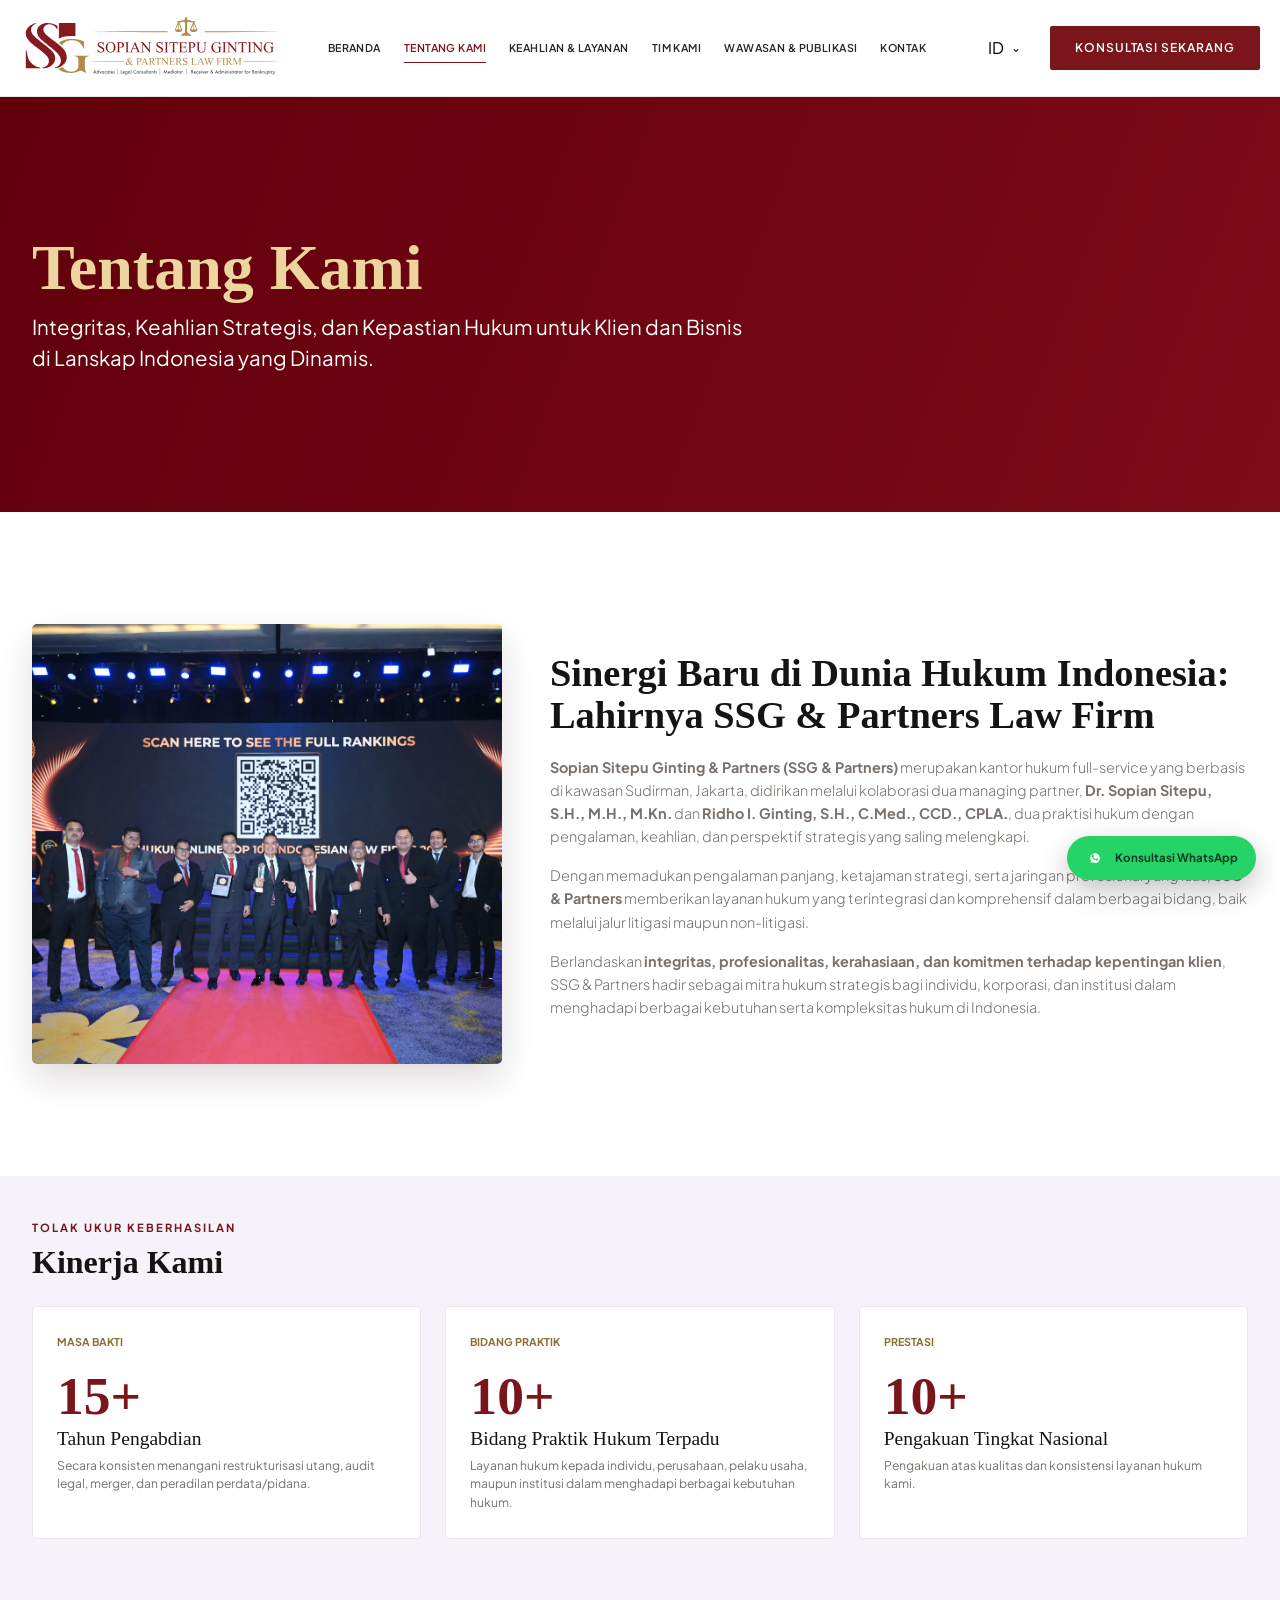
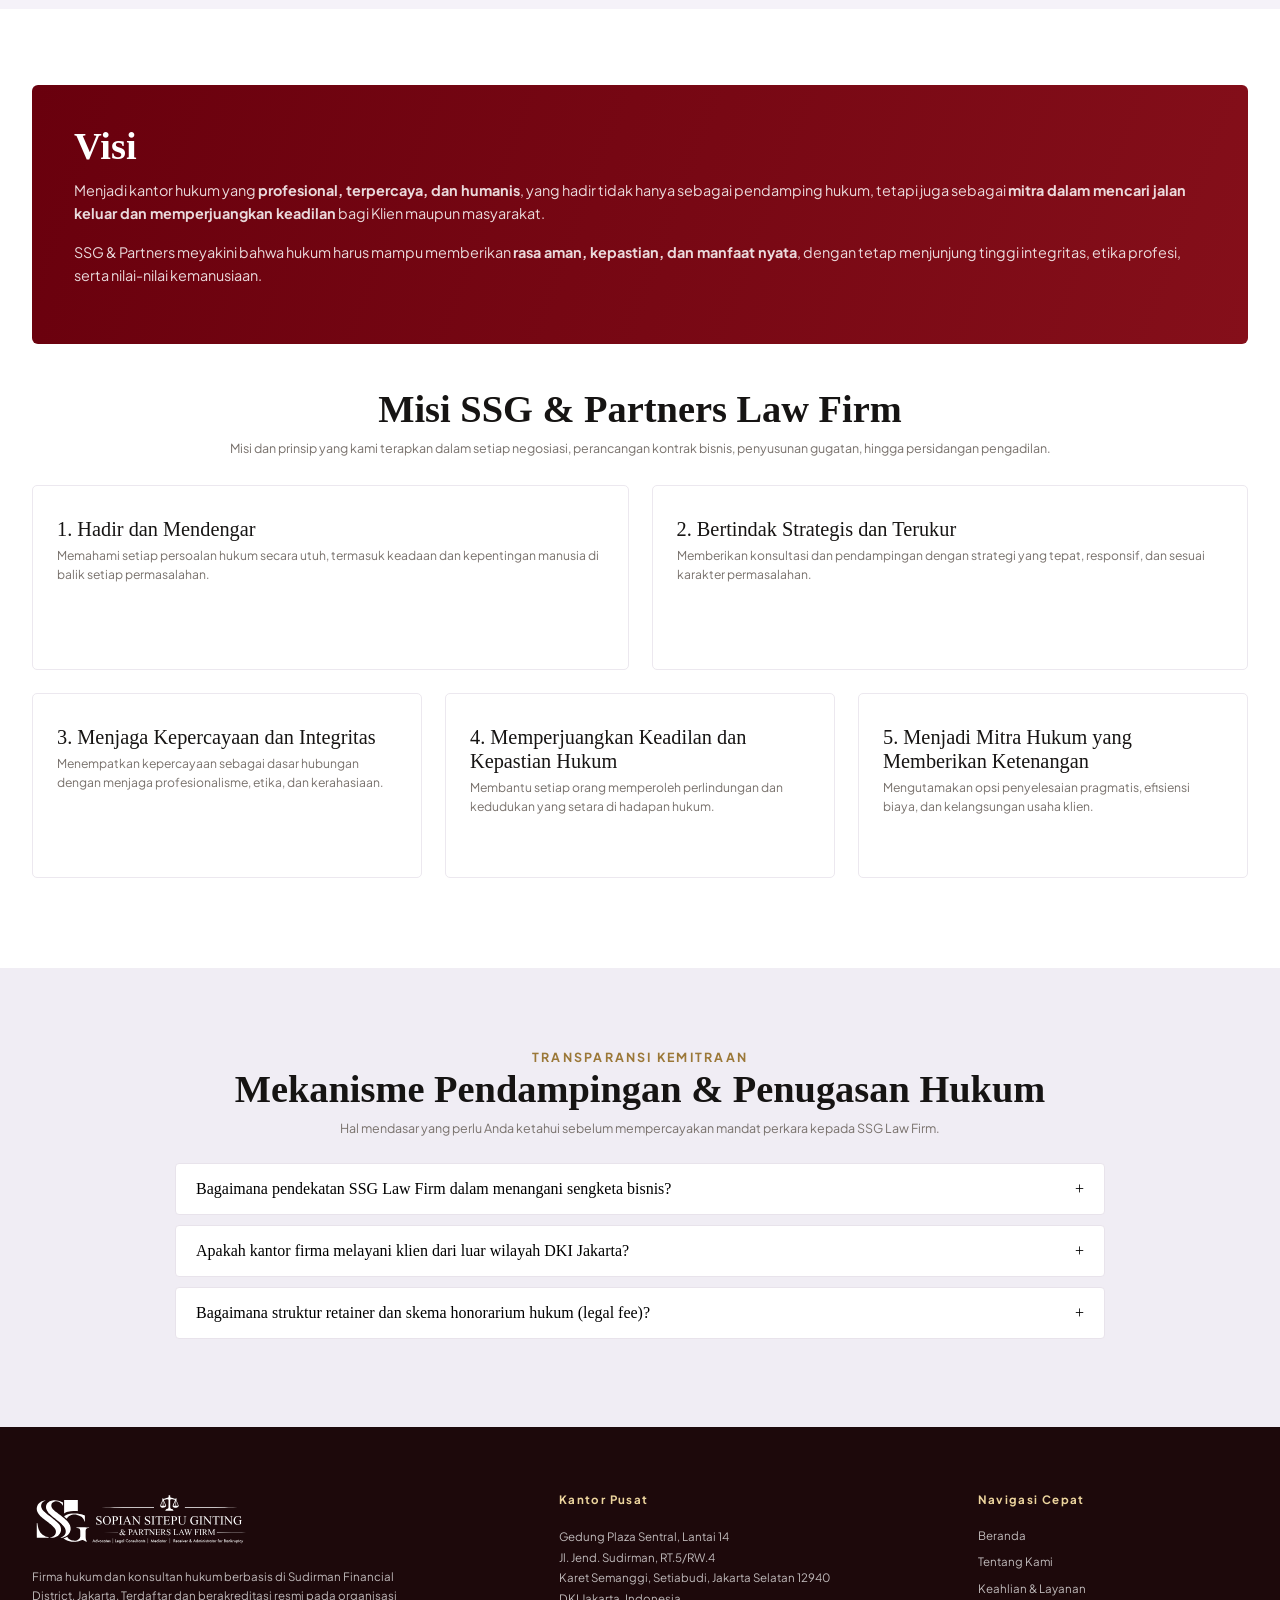
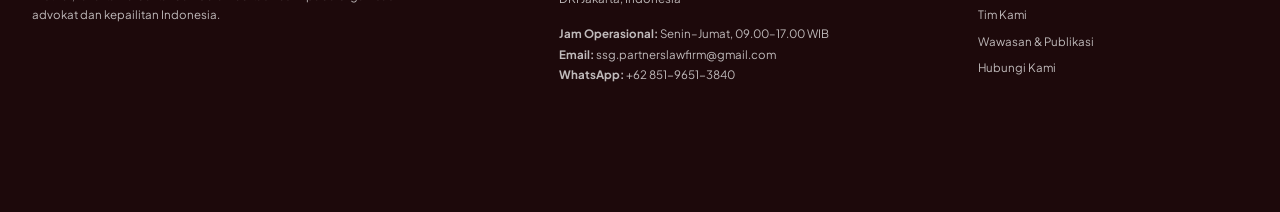
==== commit 083b419d: "update with english" ====
--- a/about.html
+++ b/about.html
@@ -614,7 +614,13 @@
     <link rel="stylesheet" href="assets/site-shell.css">
   </head>
 
-  <body data-page="about">
+  <body
+    data-page="about"
+    data-title-id="Tentang Kami | SSG & Partners"
+    data-title-en="About Us | SSG & Partners"
+    data-description-id="Tentang SSG & Partners Law Firm."
+    data-description-en="Learn about SSG & Partners Law Firm, our experience, values, vision, and commitment to professional legal service."
+  >
     <header class="site-header">
       <div class="header-inner">
         <a class="brand" href="index.html" aria-label="Beranda SSG & Partners">
@@ -663,12 +669,19 @@
       <section class="story">
         <div class="container story-grid">
           <div class="story-photo">
-            <img src="images/foto-bersama.webp" alt="Tim SSG berdiskusi di ruang rapat" width="700" height="700">
+            <img src="images/foto-bersama.webp" alt="Tim SSG berdiskusi di ruang rapat" data-alt-id="Tim SSG berdiskusi di ruang rapat" data-alt-en="The SSG team in a discussion at the conference table" width="700" height="700">
           </div>
           <div>
-            <h2>Sinergi Baru di Dunia Hukum Indonesia: Lahirnya SSG & Partners Law Firm</h2>
-            <p>Didirikan di jantung pusat ekonomi Jakarta oleh advokat senior Dr. Sopian Sitepu Ginting, S.H., M.H., firma hukum ini bermula dari visi sederhana namun teguh: menyediakan representasi hukum yang tajam, berdaya saing global, namun tetap berakar kuat pada kepatuhan sistem peradilan Indonesia.</p>
-            <p>Selama lebih dari satu dekade, rekam jejak SSG Law Firm teruji dalam mendampingi ragam spektrum klien: korporasi multinasional, lembaga perbankan ternama, Badan Usaha Milik Negara, kementerian serta instansi pemerintah, hingga pengusaha independen yang menghadapi perselisihan komersial berisiko tinggi.</p>
+            <h2 data-i18n data-id="Sinergi Baru di Dunia Hukum Indonesia: Lahirnya SSG & Partners Law Firm" data-en="A New Synergy in Indonesia's Legal Landscape: The Formation of SSG & Partners Law Firm">Sinergi Baru di Dunia Hukum Indonesia: Lahirnya SSG & Partners Law Firm</h2>
+            <p><strong>Sopian Sitepu Ginting & Partners (SSG & Partners)</strong><span data-i18n data-id=" merupakan kantor hukum full-service yang berbasis di kawasan Sudirman, Jakarta, didirikan melalui kolaborasi dua managing partner, " data-en=" is a full-service law firm based in Sudirman, Jakarta, established through the collaboration of two managing partners, "> merupakan kantor hukum full-service yang berbasis di kawasan Sudirman, Jakarta, didirikan melalui kolaborasi dua managing partner, </span><strong>Dr. Sopian Sitepu, S.H., M.H., M.Kn.</strong><span data-i18n data-id=" dan " data-en=" and "> dan </span><strong>Ridho I. Ginting, S.H., C.Med., CCD., CPLA.</strong><span data-i18n data-id=", dua praktisi hukum dengan pengalaman, keahlian, dan perspektif strategis yang saling melengkapi." data-en=", two legal practitioners whose experience, expertise, and strategic perspectives complement one another.">, dua praktisi hukum dengan pengalaman, keahlian, dan perspektif strategis yang saling melengkapi.</span>
+            </p>
+
+            <p><span data-i18n data-id="Dengan memadukan pengalaman panjang, ketajaman strategi, serta jaringan profesional yang luas, " data-en="By combining extensive experience, strategic insight, and a broad professional network, ">Dengan memadukan pengalaman panjang, ketajaman strategi, serta jaringan profesional yang luas, </span><strong>SSG & Partners</strong><span data-i18n data-id=" memberikan layanan hukum yang terintegrasi dan komprehensif dalam berbagai bidang, baik melalui jalur litigasi maupun non-litigasi." data-en=" provides integrated and comprehensive legal services across a wide range of practice areas, through both litigation and non-litigation channels."> memberikan layanan hukum yang terintegrasi dan komprehensif dalam berbagai bidang, baik melalui jalur litigasi maupun non-litigasi.</span>
+            </p>
+
+            <p>
+                <span data-i18n data-id="Berlandaskan " data-en="Guided by ">Berlandaskan </span><strong data-i18n data-id="integritas, profesionalitas, kerahasiaan, dan komitmen terhadap kepentingan klien" data-en="integrity, professionalism, confidentiality, and a commitment to our clients' interests">integritas, profesionalitas, kerahasiaan, dan komitmen terhadap kepentingan klien</strong><span data-i18n data-id=", SSG & Partners hadir sebagai mitra hukum strategis bagi individu, korporasi, dan institusi dalam menghadapi berbagai kebutuhan serta kompleksitas hukum di Indonesia." data-en=", SSG & Partners serves as a strategic legal partner to individuals, corporations, and institutions navigating Indonesia's diverse and complex legal landscape.">, SSG & Partners hadir sebagai mitra hukum strategis bagi individu, korporasi, dan institusi dalam menghadapi berbagai kebutuhan serta kompleksitas hukum di Indonesia.</span>
+            </p>
           </div>
         </div>
       </section>
@@ -676,30 +689,30 @@
       <section class="performance">
         <div class="container">
           <div class="performance-head">
-            <p class="eyebrow">Tolak Ukur Keberhasilan</p>
-            <h2 class="title">Kinerja Kami</h2>
+            <p class="eyebrow" data-i18n data-id="Tolak Ukur Keberhasilan" data-en="Measures of Success">Tolak Ukur Keberhasilan</p>
+            <h2 class="title" data-i18n data-id="Kinerja Kami" data-en="Our Performance">Kinerja Kami</h2>
           </div>
 
           <div class="stats">
             <article class="stat">
-              <div class="stat-top"><span>Masa Bakti</span></div>
+              <div class="stat-top"><span data-i18n data-id="Masa Bakti" data-en="Years in Practice">Masa Bakti</span></div>
               <span class="number">15+</span>
-              <h3>Tahun Pengabdian</h3>
-              <p>Secara konsisten menangani restrukturisasi utang, audit legal, merger, dan peradilan perdata/pidana.</p>
+              <h3 data-i18n data-id="Tahun Pengabdian" data-en="Years of Service">Tahun Pengabdian</h3>
+              <p data-i18n data-id="Secara konsisten menangani restrukturisasi utang, audit legal, merger, dan peradilan perdata/pidana." data-en="Consistent experience in debt restructuring, legal audits, mergers, and civil and criminal proceedings.">Secara konsisten menangani restrukturisasi utang, audit legal, merger, dan peradilan perdata/pidana.</p>
             </article>
 
             <article class="stat">
-              <div class="stat-top"><span>Bidang Praktik</span></div>
+              <div class="stat-top"><span data-i18n data-id="Bidang Praktik" data-en="Practice Areas">Bidang Praktik</span></div>
               <span class="number">10+</span>
-              <h3>Bidang Praktik Hukum Terpadu</h3>
-              <p>Layanan hukum kepada individu, perusahaan, pelaku usaha, maupun institusi dalam menghadapi berbagai kebutuhan hukum.</p>
+              <h3 data-i18n data-id="Bidang Praktik Hukum Terpadu" data-en="Integrated Legal Practice Areas">Bidang Praktik Hukum Terpadu</h3>
+              <p data-i18n data-id="Layanan hukum kepada individu, perusahaan, pelaku usaha, maupun institusi dalam menghadapi berbagai kebutuhan hukum." data-en="Legal services for individuals, companies, business operators, and institutions addressing a broad range of legal requirements.">Layanan hukum kepada individu, perusahaan, pelaku usaha, maupun institusi dalam menghadapi berbagai kebutuhan hukum.</p>
             </article>
 
             <article class="stat">
-              <div class="stat-top"><span>Prestasi</span></div>
-              <span class="number">10</span>
-              <h3>Pengakuan Tingkat Nasional</h3>
-              <p>Pengakuan atas kualitas dan konsistensi layanan hukum kami.</p>
+              <div class="stat-top"><span data-i18n data-id="Prestasi" data-en="Recognition">Prestasi</span></div>
+              <span class="number">10+</span>
+              <h3 data-i18n data-id="Pengakuan Tingkat Nasional" data-en="National Recognition">Pengakuan Tingkat Nasional</h3>
+              <p data-i18n data-id="Pengakuan atas kualitas dan konsistensi layanan hukum kami." data-en="Recognition of the quality and consistency of our legal services.">Pengakuan atas kualitas dan konsistensi layanan hukum kami.</p>
             </article>
           </div>
         </div>
@@ -708,40 +721,40 @@
       <section class="vision-mission">
         <div class="container">
           <div class="vision">
-            <h2>Visi</h2>
-            <p>Menjadi kantor hukum yang <strong>profesional, terpercaya, dan humanis</strong>, yang hadir tidak hanya sebagai pendamping hukum, tetapi juga sebagai <strong>mitra dalam mencari jalan keluar dan memperjuangkan keadilan</strong> bagi Klien maupun masyarakat.</p>
-            <p>SSG & Partners meyakini bahwa hukum harus mampu memberikan <strong>rasa aman, kepastian, dan manfaat nyata</strong>, dengan tetap menjunjung tinggi integritas, etika profesi, serta nilai-nilai kemanusiaan.</p>
+            <h2 data-i18n data-id="Visi" data-en="Vision">Visi</h2>
+            <p><span data-i18n data-id="Menjadi kantor hukum yang " data-en="To become a ">Menjadi kantor hukum yang </span><strong data-i18n data-id="profesional, terpercaya, dan humanis" data-en="professional, trusted, and human-centred law firm">profesional, terpercaya, dan humanis</strong><span data-i18n data-id=", yang hadir tidak hanya sebagai pendamping hukum, tetapi juga sebagai " data-en=" that serves not only as legal counsel, but also as a ">, yang hadir tidak hanya sebagai pendamping hukum, tetapi juga sebagai </span><strong data-i18n data-id="mitra dalam mencari jalan keluar dan memperjuangkan keadilan" data-en="partner in pursuing solutions and upholding justice">mitra dalam mencari jalan keluar dan memperjuangkan keadilan</strong><span data-i18n data-id=" bagi Klien maupun masyarakat." data-en=" for our clients and the wider community."> bagi Klien maupun masyarakat.</span></p>
+            <p><span data-i18n data-id="SSG & Partners meyakini bahwa hukum harus mampu memberikan " data-en="SSG & Partners believes that the law must provide ">SSG & Partners meyakini bahwa hukum harus mampu memberikan </span><strong data-i18n data-id="rasa aman, kepastian, dan manfaat nyata" data-en="security, certainty, and tangible value">rasa aman, kepastian, dan manfaat nyata</strong><span data-i18n data-id=", dengan tetap menjunjung tinggi integritas, etika profesi, serta nilai-nilai kemanusiaan." data-en=", while upholding integrity, professional ethics, and fundamental human values.">, dengan tetap menjunjung tinggi integritas, etika profesi, serta nilai-nilai kemanusiaan.</span></p>
           </div>
 
           <div class="mission-head">
-            <h2 class="title">Misi SSG & Partners Law Firm</h2>
-            <p>Misi dan prinsip yang kami terapkan dalam setiap negosiasi, perancangan kontrak bisnis, penyusunan gugatan, hingga persidangan pengadilan.</p>
+            <h2 class="title" data-i18n data-id="Misi SSG & Partners Law Firm" data-en="The Mission of SSG & Partners Law Firm">Misi SSG & Partners Law Firm</h2>
+            <p data-i18n data-id="Misi dan prinsip yang kami terapkan dalam setiap negosiasi, perancangan kontrak bisnis, penyusunan gugatan, hingga persidangan pengadilan." data-en="The mission and principles that guide every negotiation, commercial contract, statement of claim, and court proceeding we undertake.">Misi dan prinsip yang kami terapkan dalam setiap negosiasi, perancangan kontrak bisnis, penyusunan gugatan, hingga persidangan pengadilan.</p>
           </div>
 
           <div class="values">
             <article class="value">
-              <h3>1. Hadir dan Mendengar</h3>
-              <p>Memahami setiap persoalan hukum secara utuh, termasuk keadaan dan kepentingan manusia di balik setiap permasalahan.</p>
+              <h3 data-i18n data-id="1. Hadir dan Mendengar" data-en="1. Being Present and Listening">1. Hadir dan Mendengar</h3>
+              <p data-i18n data-id="Memahami setiap persoalan hukum secara utuh, termasuk keadaan dan kepentingan manusia di balik setiap permasalahan." data-en="Understanding each legal matter in its entirety, including the circumstances and human interests underlying every issue.">Memahami setiap persoalan hukum secara utuh, termasuk keadaan dan kepentingan manusia di balik setiap permasalahan.</p>
             </article>
 
             <article class="value">
-              <h3>2. Bertindak Strategis, dan Terukur</h3>
-              <p>Memberikan konsultasi dan pendampingan dengan strategi yang tepat, responsif, dan sesuai karakter permasalahan.</p>
+              <h3 data-i18n data-id="2. Bertindak Strategis dan Terukur" data-en="2. Acting Strategically and Deliberately">2. Bertindak Strategis dan Terukur</h3>
+              <p data-i18n data-id="Memberikan konsultasi dan pendampingan dengan strategi yang tepat, responsif, dan sesuai karakter permasalahan." data-en="Providing advice and representation through appropriate, responsive strategies tailored to the nature of each matter.">Memberikan konsultasi dan pendampingan dengan strategi yang tepat, responsif, dan sesuai karakter permasalahan.</p>
             </article>
 
             <article class="value">
-              <h3>3. Menjaga Kepercayaan dan Integritas</h3>
-              <p>Menempatkan kepercayaan sebagai dasar hubungan dengan menjaga profesionalisme, etika, dan kerahasiaan.</p>
+              <h3 data-i18n data-id="3. Menjaga Kepercayaan dan Integritas" data-en="3. Preserving Trust and Integrity">3. Menjaga Kepercayaan dan Integritas</h3>
+              <p data-i18n data-id="Menempatkan kepercayaan sebagai dasar hubungan dengan menjaga profesionalisme, etika, dan kerahasiaan." data-en="Placing trust at the foundation of every relationship by maintaining professionalism, ethical conduct, and confidentiality.">Menempatkan kepercayaan sebagai dasar hubungan dengan menjaga profesionalisme, etika, dan kerahasiaan.</p>
             </article>
 
             <article class="value">
-              <h3>4. Memperjuangkan Keadilan dan Kepastian Hukum</h3>
-              <p>Membantu setiap orang memperoleh perlindungan dan kedudukan yang setara di hadapan hukum.</p>
+              <h3 data-i18n data-id="4. Memperjuangkan Keadilan dan Kepastian Hukum" data-en="4. Advancing Justice and Legal Certainty">4. Memperjuangkan Keadilan dan Kepastian Hukum</h3>
+              <p data-i18n data-id="Membantu setiap orang memperoleh perlindungan dan kedudukan yang setara di hadapan hukum." data-en="Helping every person obtain legal protection and equal standing before the law.">Membantu setiap orang memperoleh perlindungan dan kedudukan yang setara di hadapan hukum.</p>
             </article>
 
             <article class="value">
-              <h3>5. Menjadi Mitra Hukum yang Memberikan Ketenangan</h3>
-              <p>Mengutamakan opsi penyelesaian pragmatis, efisiensi biaya, dan kelangsungan usaha klien.</p>
+              <h3 data-i18n data-id="5. Menjadi Mitra Hukum yang Memberikan Ketenangan" data-en="5. Serving as a Reassuring Legal Partner">5. Menjadi Mitra Hukum yang Memberikan Ketenangan</h3>
+              <p data-i18n data-id="Mengutamakan opsi penyelesaian pragmatis, efisiensi biaya, dan kelangsungan usaha klien." data-en="Prioritising pragmatic solutions, cost efficiency, and the continuity of our clients' businesses.">Mengutamakan opsi penyelesaian pragmatis, efisiensi biaya, dan kelangsungan usaha klien.</p>
             </article>
           </div>
         </div>
@@ -750,33 +763,33 @@
       <section class="faq">
         <div class="container faq-wrap">
           <div class="faq-head">
-            <p class="eyebrow">Transparansi Kemitraan</p>
-            <h2 class="title">Mekanisme Pendampingan & Penugasan Hukum</h2>
-            <p>Hal mendasar yang perlu Anda ketahui sebelum mempercayakan mandat perkara kepada SSG Lawfirm.</p>
+            <p class="eyebrow" data-i18n data-id="Transparansi Kemitraan" data-en="Engagement Transparency">Transparansi Kemitraan</p>
+            <h2 class="title" data-i18n data-id="Mekanisme Pendampingan & Penugasan Hukum" data-en="Legal Engagement and Representation Process">Mekanisme Pendampingan & Penugasan Hukum</h2>
+            <p data-i18n data-id="Hal mendasar yang perlu Anda ketahui sebelum mempercayakan mandat perkara kepada SSG Law Firm." data-en="Essential matters to consider before entrusting a legal mandate to SSG & Partners.">Hal mendasar yang perlu Anda ketahui sebelum mempercayakan mandat perkara kepada SSG Law Firm.</p>
           </div>
 
           <div class="faq-item">
             <button class="question" aria-expanded="false" type="button">
-              <span>Bagaimana pendekatan SSG Lawfirm dalam menangani sengketa bisnis?</span>
+              <span data-i18n data-id="Bagaimana pendekatan SSG Law Firm dalam menangani sengketa bisnis?" data-en="How does SSG & Partners approach business disputes?">Bagaimana pendekatan SSG Law Firm dalam menangani sengketa bisnis?</span>
               <span class="plus">+</span>
             </button>
-            <div class="answer">Kami menggabungkan analisis hukum, pemahaman bisnis, dan strategi penyelesaian yang proporsional.</div>
+            <div class="answer" data-i18n data-id="Kami menggabungkan analisis hukum, pemahaman bisnis, dan strategi penyelesaian yang proporsional." data-en="We combine legal analysis, commercial understanding, and a proportionate dispute-resolution strategy.">Kami menggabungkan analisis hukum, pemahaman bisnis, dan strategi penyelesaian yang proporsional.</div>
           </div>
 
           <div class="faq-item">
             <button class="question" aria-expanded="false" type="button">
-              <span>Apakah kantor firma melayani klien dari luar wilayah DKI Jakarta?</span>
+              <span data-i18n data-id="Apakah kantor firma melayani klien dari luar wilayah DKI Jakarta?" data-en="Does the firm advise clients outside the Jakarta metropolitan area?">Apakah kantor firma melayani klien dari luar wilayah DKI Jakarta?</span>
               <span class="plus">+</span>
             </button>
-            <div class="answer">Ya. Kami melayani klien dari berbagai wilayah Indonesia, termasuk melalui konsultasi jarak jauh.</div>
+            <div class="answer" data-i18n data-id="Ya. Kami melayani klien dari berbagai wilayah Indonesia, termasuk melalui konsultasi jarak jauh." data-en="Yes. We advise clients throughout Indonesia, including through remote consultations.">Ya. Kami melayani klien dari berbagai wilayah Indonesia, termasuk melalui konsultasi jarak jauh.</div>
           </div>
 
           <div class="faq-item">
             <button class="question" aria-expanded="false" type="button">
-              <span>Bagaimana struktur retainer dan skema honorarium hukum (legal fee)?</span>
+              <span data-i18n data-id="Bagaimana struktur retainer dan skema honorarium hukum (legal fee)?" data-en="How are retainers and professional fees structured?">Bagaimana struktur retainer dan skema honorarium hukum (legal fee)?</span>
               <span class="plus">+</span>
             </button>
-            <div class="answer">Skema honorarium disusun transparan berdasarkan ruang lingkup, kompleksitas, dan durasi penugasan.</div>
+            <div class="answer" data-i18n data-id="Skema honorarium disusun transparan berdasarkan ruang lingkup, kompleksitas, dan durasi penugasan." data-en="Our professional fee arrangements are set out transparently, based on the scope, complexity, and duration of the engagement.">Skema honorarium disusun transparan berdasarkan ruang lingkup, kompleksitas, dan durasi penugasan.</div>
           </div>
         </div>
       </section>
@@ -786,7 +799,7 @@
       <div class="container">
         <div class="footer-grid">
           <div class="footer-brand">
-            <img src="images/ssg-logo.svg" alt="SSG and Partners Law Firm logo in burgundy and gold with the firm name displayed prominently" width="221" height="60">
+            <img src="images/ssg-logo-putih.svg" alt="SSG and Partners Law Firm logo" width="221" height="60">
             <p data-i18n data-id="Firma hukum dan konsultan hukum berbasis di Sudirman Financial District, Jakarta. Terdaftar dan berakreditasi resmi pada organisasi advokat dan kepailitan Indonesia." data-en="A law firm and legal consultancy based in Jakarta's Sudirman Financial District, officially registered and accredited by Indonesia's advocate and insolvency organisations.">Firma hukum dan konsultan hukum berbasis di Sudirman Financial District, Jakarta. Terdaftar dan berakreditasi resmi pada organisasi advokat dan kepailitan Indonesia.</p>
           </div>
 
@@ -831,7 +844,7 @@
     </a>
 
     <script src="assets/use-site-shell.js"></script>
-    <script src="assets/site-shell.js"></script>
+    <script src="assets/site-shell.js?v=20260922-en"></script>
     <script>
       const languageToggle = document.getElementById('language-toggle');
       const languageMenu = document.getElementById('language-menu');
@@ -849,8 +862,24 @@
       function setLanguage(language) {
         const selected = language === 'en' ? 'en' : 'id';
         document.documentElement.lang = selected;
+
+        const title = document.body.dataset[selected === 'en' ? 'titleEn' : 'titleId'];
+        const description = document.body.dataset[selected === 'en' ? 'descriptionEn' : 'descriptionId'];
+        if (title) document.title = title;
+        if (description) document.querySelector('meta[name="description"]')?.setAttribute('content', description);
+
         document.querySelectorAll('[data-i18n]').forEach((element) => {
-          element.textContent = element.dataset[selected];
+          if (element.dataset[selected] !== undefined) {
+            element.textContent = element.dataset[selected];
+          }
+        });
+
+        document.querySelectorAll('[data-alt-id]').forEach((image) => {
+          image.alt = selected === 'en' ? image.dataset.altEn : image.dataset.altId;
+        });
+
+        document.querySelectorAll('[data-aria-id]').forEach((element) => {
+          element.setAttribute('aria-label', selected === 'en' ? element.dataset.ariaEn : element.dataset.ariaId);
         });
 
         languageOptions.forEach((option) => {
